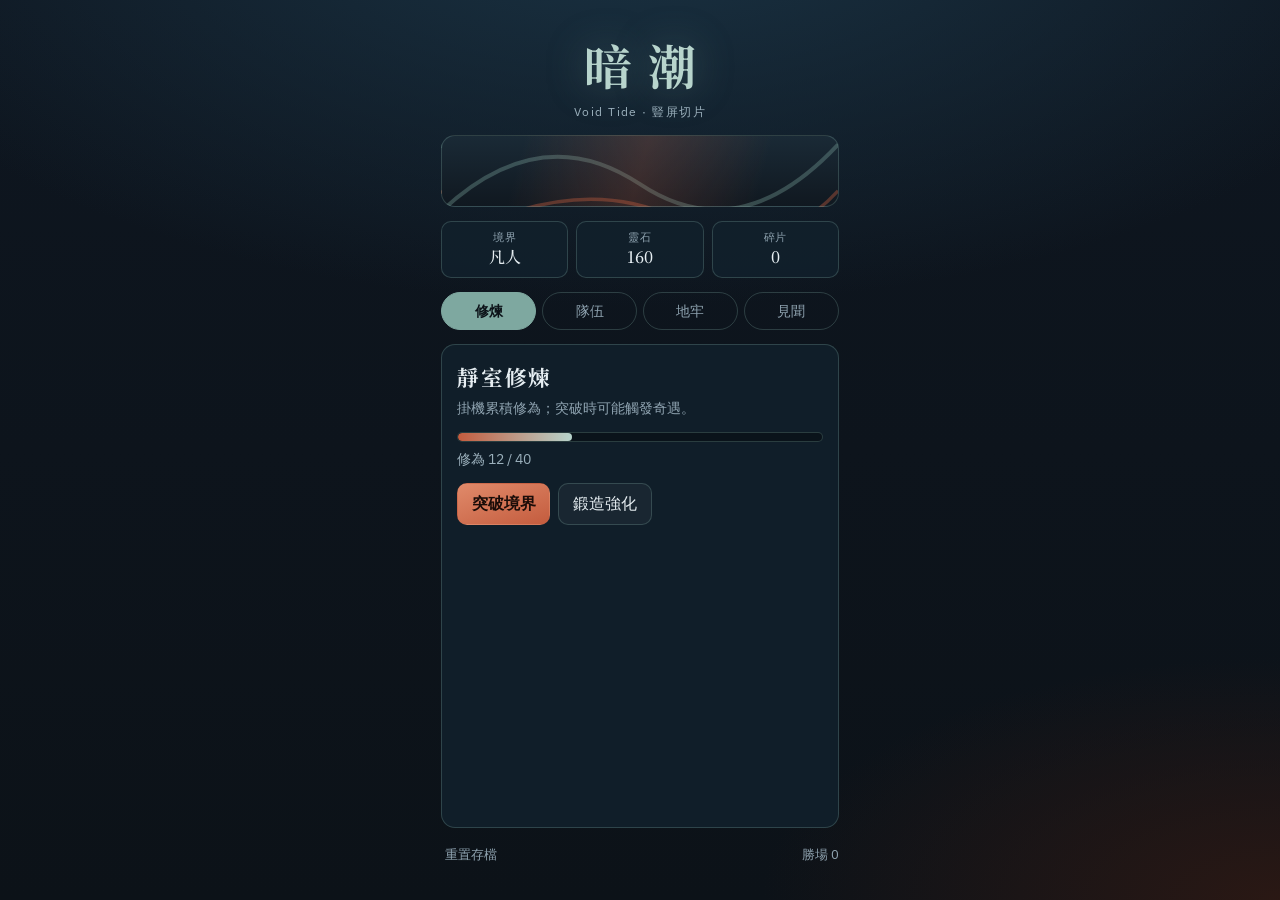
==== mobile-rpg-slice/index.html @ 33b52b40 "Add Void Tide mobile PWA vertical slice and OSS guide Hybrid text-cultivation idle + party dungeon c" ====
<!DOCTYPE html>
<html lang="zh-Hant">
  <head>
    <meta charset="UTF-8" />
    <meta name="viewport" content="width=device-width, initial-scale=1, viewport-fit=cover" />
    <meta name="theme-color" content="#0c1218" />
    <meta name="description" content="暗潮 — 文字修仙掛機與組隊地牢的豎屏垂直切片" />
    <link rel="manifest" href="./manifest.webmanifest" />
    <link rel="icon" href="./icons/icon.svg" />
    <link rel="apple-touch-icon" href="./icons/icon.svg" />
    <title>暗潮 · Void Tide</title>
    <link rel="stylesheet" href="./css/style.css" />
  </head>
  <body>
    <div id="app" aria-live="polite">載入中…</div>
    <script type="module" src="./js/ui.js"></script>
  </body>
</html>
---- mobile-rpg-slice/css/style.css ----
@import url("https://fonts.googleapis.com/css2?family=Noto+Serif+TC:wght@500;700&family=IBM+Plex+Sans:wght@400;500;600&display=swap");

:root {
  --ink: #0c1218;
  --deep: #13202c;
  --panel: rgba(18, 32, 44, 0.88);
  --line: rgba(126, 168, 160, 0.28);
  --jade: #7ea8a0;
  --jade-bright: #b7d4cc;
  --ember: #c45c3e;
  --ember-soft: #e08a6a;
  --fog: #9bb0bc;
  --text: #e6eef2;
  --muted: #8fa3b0;
  --radius: 14px;
  --font-display: "Noto Serif TC", "Songti TC", serif;
  --font-body: "IBM Plex Sans", "PingFang TC", sans-serif;
}

* { box-sizing: border-box; }
html, body {
  margin: 0;
  min-height: 100%;
  background: var(--ink);
  color: var(--text);
  font-family: var(--font-body);
  -webkit-tap-highlight-color: transparent;
}

body {
  background:
    radial-gradient(ellipse 120% 80% at 50% -10%, #1a3344 0%, transparent 55%),
    radial-gradient(ellipse 90% 60% at 100% 100%, #2a1814 0%, transparent 45%),
    linear-gradient(180deg, #0e1620 0%, #0c1218 100%);
  background-attachment: fixed;
}

#app {
  max-width: 430px;
  margin: 0 auto;
  min-height: 100dvh;
  padding: 1.1rem 1rem 2rem;
  display: flex;
  flex-direction: column;
  gap: 0.85rem;
}

.top { text-align: center; padding-top: 0.4rem; }
.brand {
  margin: 0;
  font-family: var(--font-display);
  font-size: clamp(2.4rem, 10vw, 3rem);
  font-weight: 700;
  letter-spacing: 0.35em;
  text-indent: 0.35em;
  color: var(--jade-bright);
  text-shadow: 0 0 40px rgba(126, 168, 160, 0.35);
  animation: brandIn 0.9s ease-out both;
}
.tag {
  margin: 0.25rem 0 0;
  font-size: 0.78rem;
  letter-spacing: 0.12em;
  color: var(--fog);
  animation: fadeUp 0.8s 0.15s ease-out both;
}

.hero-strip {
  height: 72px;
  border-radius: var(--radius);
  background:
    linear-gradient(105deg, transparent 20%, rgba(196, 92, 62, 0.22) 50%, transparent 80%),
    url("data:image/svg+xml,%3Csvg xmlns='http://www.w3.org/2000/svg' width='120' height='72' viewBox='0 0 120 72'%3E%3Cpath fill='none' stroke='%237ea8a0' stroke-opacity='0.35' stroke-width='1.2' d='M0 48 Q30 20 60 40 T120 28'/%3E%3Cpath fill='none' stroke='%23c45c3e' stroke-opacity='0.4' stroke-width='1' d='M0 58 Q40 36 70 50 T120 42'/%3E%3C/svg%3E") center/cover,
    linear-gradient(180deg, #1a2a36, #101820);
  border: 1px solid var(--line);
  animation: tide 8s ease-in-out infinite alternate;
}

.stats {
  display: grid;
  grid-template-columns: repeat(3, 1fr);
  gap: 0.5rem;
}
.stats div {
  background: var(--panel);
  border: 1px solid var(--line);
  border-radius: 10px;
  padding: 0.55rem 0.4rem;
  text-align: center;
}
.stats span {
  display: block;
  font-size: 0.68rem;
  color: var(--muted);
  letter-spacing: 0.06em;
}
.stats strong {
  font-family: var(--font-display);
  font-size: 1rem;
  font-weight: 500;
}

.flash {
  margin: 0;
  padding: 0.55rem 0.75rem;
  border-radius: 10px;
  background: rgba(196, 92, 62, 0.18);
  border: 1px solid rgba(196, 92, 62, 0.4);
  color: var(--ember-soft);
  font-size: 0.9rem;
  animation: fadeUp 0.35s ease-out;
}

.tabs {
  display: grid;
  grid-template-columns: repeat(4, 1fr);
  gap: 0.35rem;
}
.tabs button {
  border: 1px solid var(--line);
  background: transparent;
  color: var(--muted);
  border-radius: 999px;
  padding: 0.55rem 0.2rem;
  font: inherit;
  font-size: 0.85rem;
  cursor: pointer;
}
.tabs button.on {
  color: var(--ink);
  background: var(--jade);
  border-color: var(--jade);
  font-weight: 600;
}

.panel {
  flex: 1;
  background: var(--panel);
  border: 1px solid var(--line);
  border-radius: var(--radius);
  padding: 1rem 0.95rem 1.15rem;
  backdrop-filter: blur(8px);
  animation: fadeUp 0.4s ease-out;
}
.panel h2 {
  margin: 0 0 0.35rem;
  font-family: var(--font-display);
  font-size: 1.35rem;
  font-weight: 700;
  letter-spacing: 0.08em;
}
.panel h3 {
  margin: 1rem 0 0.45rem;
  font-size: 0.85rem;
  color: var(--jade);
  letter-spacing: 0.1em;
  font-weight: 600;
}
.lead {
  margin: 0 0 0.9rem;
  color: var(--muted);
  font-size: 0.88rem;
  line-height: 1.45;
}

.bar {
  height: 10px;
  border-radius: 999px;
  background: rgba(0, 0, 0, 0.35);
  overflow: hidden;
  border: 1px solid var(--line);
}
.bar i {
  display: block;
  height: 100%;
  background: linear-gradient(90deg, var(--ember), var(--jade-bright));
  border-radius: inherit;
  transition: width 0.4s ease;
}
.meta { margin: 0.45rem 0 0.9rem; color: var(--fog); font-size: 0.85rem; }

.row { display: flex; gap: 0.5rem; flex-wrap: wrap; }
button {
  font: inherit;
  cursor: pointer;
  border-radius: 10px;
  border: 1px solid var(--line);
  background: rgba(255, 255, 255, 0.04);
  color: var(--text);
  padding: 0.55rem 0.85rem;
}
button.primary {
  background: linear-gradient(160deg, var(--ember-soft), var(--ember));
  border-color: transparent;
  color: #1a0c08;
  font-weight: 600;
}
button:disabled { opacity: 0.4; cursor: not-allowed; }
button.ghost {
  background: transparent;
  color: var(--muted);
  border: none;
  padding: 0.25rem;
  font-size: 0.8rem;
}

.list, .log, .combat {
  list-style: none;
  margin: 0;
  padding: 0;
  display: flex;
  flex-direction: column;
  gap: 0.45rem;
}
.card-row {
  display: flex;
  align-items: center;
  justify-content: space-between;
  gap: 0.6rem;
  padding: 0.65rem 0.55rem;
  border-radius: 10px;
  border: 1px solid var(--line);
  background: rgba(0, 0, 0, 0.2);
}
.card-row strong { display: block; font-family: var(--font-display); }
.muted { display: block; margin-top: 0.15rem; font-size: 0.75rem; color: var(--muted); }
.empty { color: var(--muted); padding: 0.5rem; font-size: 0.9rem; }

.log li, .combat li {
  font-size: 0.86rem;
  line-height: 1.4;
  padding: 0.4rem 0;
  border-bottom: 1px solid rgba(126, 168, 160, 0.12);
  color: var(--fog);
}

.foot {
  display: flex;
  justify-content: space-between;
  align-items: center;
  color: var(--muted);
  font-size: 0.8rem;
}

@keyframes brandIn {
  from { opacity: 0; letter-spacing: 0.6em; filter: blur(4px); }
  to { opacity: 1; letter-spacing: 0.35em; filter: blur(0); }
}
@keyframes fadeUp {
  from { opacity: 0; transform: translateY(8px); }
  to { opacity: 1; transform: translateY(0); }
}
@keyframes tide {
  from { filter: hue-rotate(0deg) brightness(1); }
  to { filter: hue-rotate(-8deg) brightness(1.08); }
}

@media (min-width: 480px) {
  #app { padding-top: 1.5rem; }
}
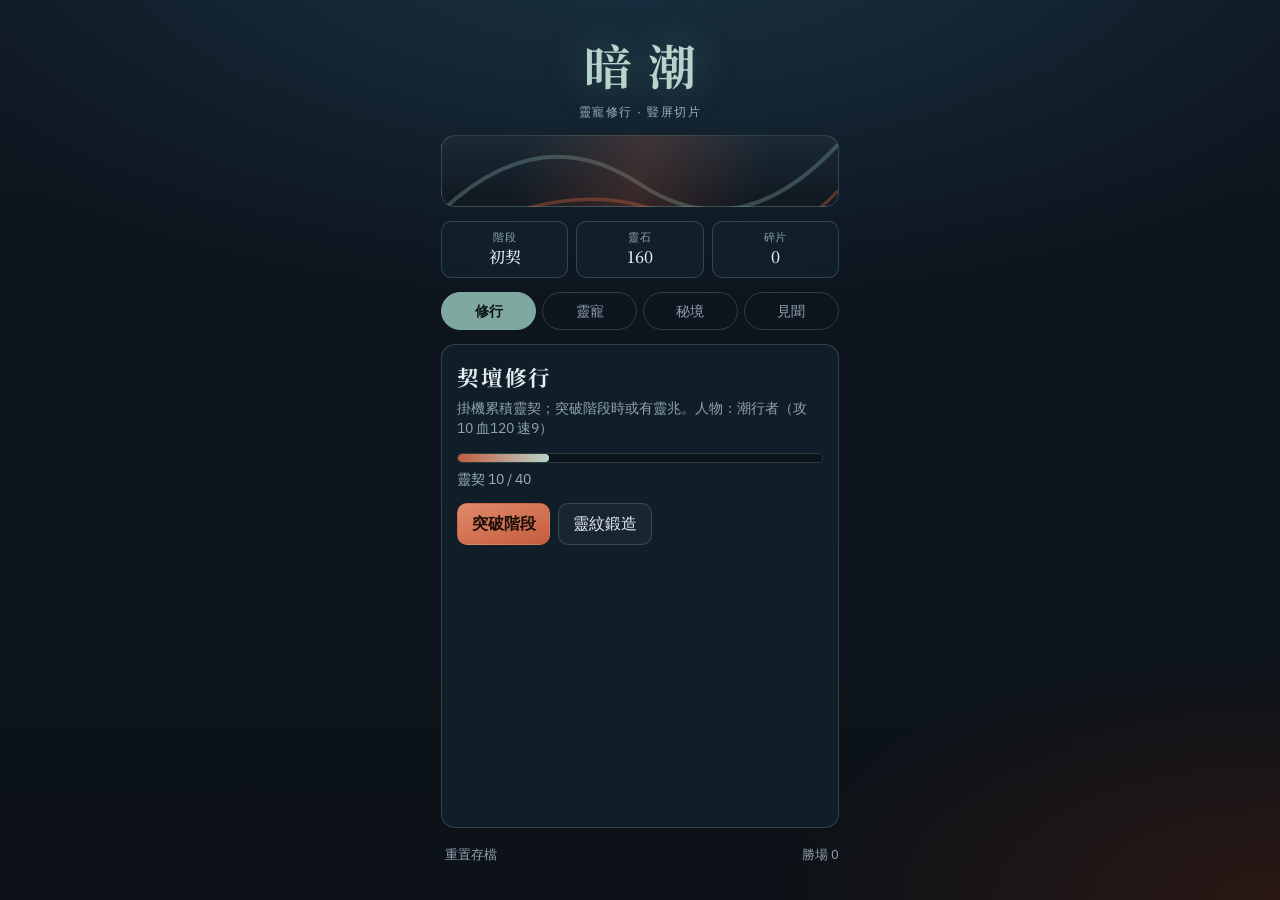
==== commit 0b6890ce: "Refactor to spirit-pet taming: master + 3 pets Replace disciples with pets that combine species, ele" ====
--- a/mobile-rpg-slice/index.html
+++ b/mobile-rpg-slice/index.html
@@ -4,11 +4,11 @@
     <meta charset="UTF-8" />
     <meta name="viewport" content="width=device-width, initial-scale=1, viewport-fit=cover" />
     <meta name="theme-color" content="#0c1218" />
-    <meta name="description" content="暗潮 — 文字修仙掛機與組隊地牢的豎屏垂直切片" />
+    <meta name="description" content="暗潮 — 靈寵修行：掛機升階、契約靈寵、秘境掉落" />
     <link rel="manifest" href="./manifest.webmanifest" />
     <link rel="icon" href="./icons/icon.svg" />
     <link rel="apple-touch-icon" href="./icons/icon.svg" />
-    <title>暗潮 · Void Tide</title>
+    <title>暗潮 · 靈寵修行</title>
     <link rel="stylesheet" href="./css/style.css" />
   </head>
   <body>
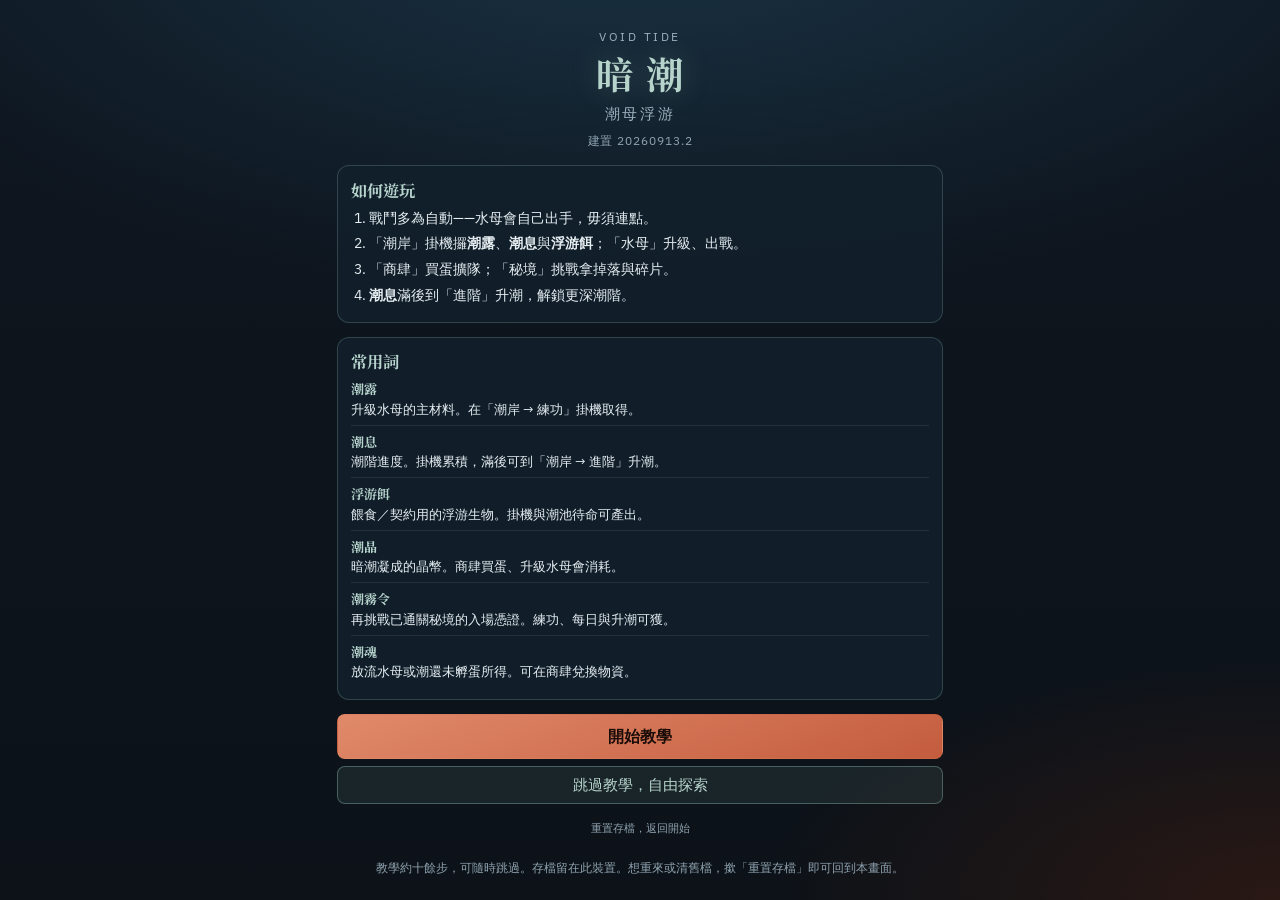
==== commit 405a1e22: "Retheme player copy to jellyfish and dark-tide glossary. Unify title, tutorial, HUD, shop, ranks, an" ====
--- a/mobile-rpg-slice/index.html
+++ b/mobile-rpg-slice/index.html
@@ -4,11 +4,11 @@
     <meta charset="UTF-8" />
     <meta name="viewport" content="width=device-width, initial-scale=1, viewport-fit=cover" />
     <meta name="theme-color" content="#0c1218" />
-    <meta name="description" content="暗潮 — 靈寵修行：掛機升階、契約靈寵、秘境掉落" />
+    <meta name="description" content="暗潮 — 潮母浮游：潮岸掛機、契約水母、秘境掉落" />
     <link rel="manifest" href="./manifest.webmanifest" />
     <link rel="icon" href="./icons/icon.svg" />
     <link rel="apple-touch-icon" href="./icons/icon.svg" />
-    <title>暗潮 · 靈寵修行</title>
+    <title>暗潮 · 潮母浮游</title>
     <link rel="stylesheet" href="./css/style.css" />
   </head>
   <body>
--- a/mobile-rpg-slice/css/style.css
+++ b/mobile-rpg-slice/css/style.css
@@ -3,7 +3,7 @@
 :root {
   --ink: #0c1218;
   --deep: #13202c;
-  --panel: rgba(18, 32, 44, 0.88);
+  --panel: rgba(18, 32, 44, 0.92);
   --line: rgba(126, 168, 160, 0.28);
   --jade: #7ea8a0;
   --jade-bright: #b7d4cc;
@@ -12,15 +12,18 @@
   --fog: #9bb0bc;
   --text: #e6eef2;
   --muted: #8fa3b0;
-  --radius: 14px;
+  --radius: 12px;
   --font-display: "Noto Serif TC", "Songti TC", serif;
   --font-body: "IBM Plex Sans", "PingFang TC", sans-serif;
+  --chrome-h: 11.5rem;
+  --app-h: 100dvh;
 }
 
 * { box-sizing: border-box; }
 html, body {
   margin: 0;
-  min-height: 100%;
+  height: 100%;
+  overflow: hidden;
   background: var(--ink);
   color: var(--text);
   font-family: var(--font-body);
@@ -32,99 +35,354 @@
     radial-gradient(ellipse 120% 80% at 50% -10%, #1a3344 0%, transparent 55%),
     radial-gradient(ellipse 90% 60% at 100% 100%, #2a1814 0%, transparent 45%),
     linear-gradient(180deg, #0e1620 0%, #0c1218 100%);
-  background-attachment: fixed;
 }
 
 #app {
-  max-width: 430px;
+  max-width: 520px;
   margin: 0 auto;
-  min-height: 100dvh;
-  padding: 1.1rem 1rem 2rem;
+  height: var(--app-h);
+  max-height: var(--app-h);
+  overflow: hidden;
+  padding: 0.4rem 0.75rem 0;
   display: flex;
   flex-direction: column;
-  gap: 0.85rem;
-}
-
-.top { text-align: center; padding-top: 0.4rem; }
+  gap: 0.32rem;
+}
+@media (min-width: 760px) {
+  #app {
+    max-width: 560px;
+    padding: 0.5rem 0.9rem 0;
+  }
+}
+
+.top {
+  text-align: center;
+  padding: 0.1rem 0 0;
+  flex-shrink: 0;
+}
+.top-compact {
+  padding: 0;
+}
+.brand-row {
+  display: flex;
+  align-items: center;
+  justify-content: center;
+  gap: 0.45rem;
+  flex-wrap: wrap;
+}
+.brand-help {
+  width: 1.7rem;
+  height: 1.7rem;
+  padding: 0;
+  border-radius: 999px;
+  border: 1px solid var(--line);
+  background: rgba(18, 32, 44, 0.72);
+  color: var(--jade-bright);
+  font-size: 0.85rem;
+  font-weight: 700;
+  line-height: 1;
+  cursor: pointer;
+}
 .brand {
   margin: 0;
   font-family: var(--font-display);
-  font-size: clamp(2.4rem, 10vw, 3rem);
+  font-size: 1.55rem;
   font-weight: 700;
-  letter-spacing: 0.35em;
-  text-indent: 0.35em;
+  letter-spacing: 0.28em;
+  text-indent: 0.28em;
   color: var(--jade-bright);
-  text-shadow: 0 0 40px rgba(126, 168, 160, 0.35);
-  animation: brandIn 0.9s ease-out both;
+  text-shadow: 0 0 24px rgba(126, 168, 160, 0.28);
+}
+.top-compact .brand {
+  font-size: 1.12rem;
+  letter-spacing: 0.18em;
+  text-indent: 0.18em;
+  text-shadow: 0 0 14px rgba(126, 168, 160, 0.22);
+}
+#app.is-enter .brand {
+  animation: brandIn 0.7s ease-out both;
 }
 .tag {
-  margin: 0.25rem 0 0;
-  font-size: 0.78rem;
+  margin: 0.08rem 0 0;
+  font-size: 0.62rem;
+  letter-spacing: 0.1em;
+  color: var(--fog);
+}
+.top-compact .tag {
+  margin: 0;
+  font-size: 0.58rem;
+  letter-spacing: 0.06em;
+}
+.build-chip {
+  display: inline-flex;
+  align-items: center;
+  margin: 0;
+  padding: 0.12rem 0.38rem;
+  border-radius: 999px;
+  border: 1px solid rgba(126, 168, 160, 0.28);
+  background: rgba(12, 22, 30, 0.55);
+  color: var(--fog);
+  font-size: 0.58rem;
+  letter-spacing: 0.04em;
+  font-variant-numeric: tabular-nums;
+}
+.brand-reset {
+  padding: 0.12rem 0.4rem;
+  min-height: 1.55rem;
+  font-size: 0.62rem;
+  letter-spacing: 0.02em;
+}
+#app.is-enter .tag {
+  animation: fadeUp 0.6s 0.1s ease-out both;
+}
+
+
+.team-bond-bar {
+  display: block;
+  width: 100%;
+  margin: 0 0 0.28rem;
+  padding: 0.38rem 0.55rem 0.32rem;
+  border: 1px solid rgba(90, 160, 140, 0.38);
+  border-radius: 10px;
+  background: linear-gradient(180deg, rgba(24, 48, 44, 0.72) 0%, rgba(14, 28, 36, 0.8) 100%);
+  color: inherit;
+  text-align: left;
+  cursor: pointer;
+}
+.team-bond-bar:active {
+  transform: scale(0.99);
+}
+.team-bond-top {
+  display: flex;
+  align-items: baseline;
+  justify-content: space-between;
+  gap: 0.4rem;
+  margin-bottom: 0.22rem;
+}
+.team-bond-kicker {
+  font-size: 0.72rem;
+  font-weight: 700;
   letter-spacing: 0.12em;
+  color: var(--jade-bright);
+}
+.team-bond-meta {
+  font-size: 0.58rem;
   color: var(--fog);
-  animation: fadeUp 0.8s 0.15s ease-out both;
-}
-
+  white-space: nowrap;
+}
+.team-bond-track {
+  height: 0.38rem;
+  border-radius: 999px;
+  background: rgba(0, 0, 0, 0.35);
+  overflow: hidden;
+}
+.team-bond-track > i {
+  display: block;
+  height: 100%;
+  background: linear-gradient(90deg, #3d8f7a, #8fd4bf);
+  border-radius: inherit;
+}
+.team-bond-sub {
+  margin: 0.2rem 0 0;
+  font-size: 0.58rem;
+  color: var(--muted);
+}
+.bond-sheet-card .cond-list {
+  margin: 0.35rem 0 0.6rem;
+  max-height: 40vh;
+  overflow: auto;
+}
+.offline-home-slot.is-empty {
+  opacity: 0.85;
+}
+.offline-claim-card button:disabled {
+  opacity: 0.45;
+  cursor: not-allowed;
+}
 .hero-strip {
-  height: 72px;
-  border-radius: var(--radius);
-  background:
-    linear-gradient(105deg, transparent 20%, rgba(196, 92, 62, 0.22) 50%, transparent 80%),
-    url("data:image/svg+xml,%3Csvg xmlns='http://www.w3.org/2000/svg' width='120' height='72' viewBox='0 0 120 72'%3E%3Cpath fill='none' stroke='%237ea8a0' stroke-opacity='0.35' stroke-width='1.2' d='M0 48 Q30 20 60 40 T120 28'/%3E%3Cpath fill='none' stroke='%23c45c3e' stroke-opacity='0.4' stroke-width='1' d='M0 58 Q40 36 70 50 T120 42'/%3E%3C/svg%3E") center/cover,
-    linear-gradient(180deg, #1a2a36, #101820);
-  border: 1px solid var(--line);
-  animation: tide 8s ease-in-out infinite alternate;
+  display: none;
 }
 
 .stats {
   display: grid;
-  grid-template-columns: repeat(3, 1fr);
-  gap: 0.5rem;
+  grid-template-columns: repeat(5, 1fr);
+  gap: 0.22rem;
+  flex-shrink: 0;
+}
+.stats-compact {
+  gap: 0.14rem;
 }
 .stats div {
   background: var(--panel);
   border: 1px solid var(--line);
-  border-radius: 10px;
-  padding: 0.55rem 0.4rem;
+  border-radius: 8px;
+  padding: 0.28rem 0.15rem;
   text-align: center;
+}
+.stats-compact div {
+  padding: 0.16rem 0.08rem;
+  border-radius: 6px;
 }
 .stats span {
   display: block;
-  font-size: 0.68rem;
+  font-size: 0.66rem;
   color: var(--muted);
-  letter-spacing: 0.06em;
+  letter-spacing: 0.04em;
+}
+.stats-compact span {
+  font-size: 0.62rem;
 }
 .stats strong {
   font-family: var(--font-display);
-  font-size: 1rem;
+  font-size: 0.88rem;
   font-weight: 500;
+}
+.stats-compact strong {
+  font-size: 0.82rem;
+}
+
+.stats-tappable {
+  width: 100%;
+  border: 1px solid var(--line);
+  border-radius: 8px;
+  background: transparent;
+  padding: 0;
+  cursor: pointer;
+  font: inherit;
+  color: inherit;
+  text-align: center;
+  transition: border-color 0.2s ease, background 0.2s ease;
+}
+.stats-tappable:active {
+  background: rgba(126, 168, 160, 0.12);
+  border-color: rgba(126, 168, 160, 0.45);
+}
+.stats-tappable > div {
+  background: var(--panel);
+  border: none;
+  border-radius: 0;
+  padding: 0.16rem 0.08rem;
+}
+.stats-tappable > div:first-child {
+  border-radius: 8px 0 0 8px;
+}
+.stats-tappable > div:last-child {
+  border-radius: 0 8px 8px 0;
+}
+
+.stat-sheet-grid {
+  list-style: none;
+  margin: 0 0 0.35rem;
+  padding: 0;
+  display: grid;
+  grid-template-columns: repeat(2, 1fr);
+  gap: 0.28rem;
+}
+.stat-sheet-grid li {
+  padding: 0.32rem 0.38rem;
+  border-radius: 8px;
+  border: 1px solid var(--line);
+  background: rgba(0, 0, 0, 0.18);
+}
+.stat-sheet-grid span {
+  display: block;
+  font-size: 0.58rem;
+  color: var(--muted);
+}
+.stat-sheet-grid strong {
+  font-family: var(--font-display);
+  font-size: 0.82rem;
+  color: var(--jade-bright);
+}
+.stat-sheet-card h4 {
+  margin: 0.35rem 0 0.2rem;
+  font-size: 0.68rem;
+  color: var(--jade);
+  letter-spacing: 0.08em;
+}
+.stat-sheet-mats {
+  list-style: none;
+  margin: 0 0 0.35rem;
+  padding: 0;
+  display: flex;
+  flex-direction: column;
+  gap: 0.18rem;
+}
+.stat-sheet-mat {
+  display: grid;
+  grid-template-columns: 1fr auto;
+  gap: 0.12rem 0.35rem;
+  padding: 0.28rem 0.35rem;
+  border-radius: 7px;
+  border: 1px solid var(--line);
+  background: rgba(255, 255, 255, 0.02);
+  font-size: 0.68rem;
+}
+.stat-sheet-mat .muted {
+  grid-column: 1 / -1;
+  font-size: 0.58rem;
 }
 
 .flash {
   margin: 0;
-  padding: 0.55rem 0.75rem;
+  padding: 0.42rem 0.65rem;
   border-radius: 10px;
-  background: rgba(196, 92, 62, 0.18);
-  border: 1px solid rgba(196, 92, 62, 0.4);
+  background: rgba(20, 28, 36, 0.94);
+  border: 1px solid rgba(196, 92, 62, 0.55);
   color: var(--ember-soft);
-  font-size: 0.9rem;
-  animation: fadeUp 0.35s ease-out;
+  font-size: 0.76rem;
+  line-height: 1.35;
+  animation: toastIn 0.32s ease-out;
+  box-shadow: 0 10px 32px rgba(0, 0, 0, 0.5);
+  backdrop-filter: blur(10px);
+}
+.flash-toast-host {
+  position: fixed;
+  top: calc(env(safe-area-inset-top, 0px) + 0.55rem);
+  left: 0;
+  right: 0;
+  margin: 0 auto;
+  width: min(400px, calc(100vw - 1.2rem));
+  z-index: 500;
+  pointer-events: none;
+}
+.flash-toast-host.is-visible .flash {
+  animation: toastIn 0.32s ease-out;
+}
+@keyframes toastIn {
+  from { opacity: 0; transform: translateY(-10px); }
+  to { opacity: 1; transform: translateY(0); }
 }
 
 .tabs {
   display: grid;
-  grid-template-columns: repeat(4, 1fr);
-  gap: 0.35rem;
+  grid-template-columns: repeat(5, 1fr);
+  gap: 0.22rem;
+  flex-shrink: 0;
+}
+.tabs-bottom {
+  gap: 0.12rem;
+  margin: 0 -0.55rem;
+  padding: 0.32rem 0.45rem max(0.32rem, env(safe-area-inset-bottom, 0px));
+  border-top: 1px solid var(--line);
+  background: rgba(10, 16, 22, 0.94);
+  backdrop-filter: blur(10px);
+  z-index: 20;
 }
 .tabs button {
   border: 1px solid var(--line);
-  background: transparent;
+  background: rgba(255, 255, 255, 0.03);
   color: var(--muted);
   border-radius: 999px;
-  padding: 0.55rem 0.2rem;
+  padding: 0.38rem 0.05rem;
   font: inherit;
-  font-size: 0.85rem;
+  font-size: 0.72rem;
   cursor: pointer;
+}
+.tabs-bottom button {
+  border-radius: 10px;
+  padding: 0.42rem 0.05rem;
+  font-size: 0.7rem;
 }
 .tabs button.on {
   color: var(--ink);
@@ -135,36 +393,381 @@
 
 .panel {
   flex: 1;
+  min-height: 0;
+  display: flex;
+  flex-direction: column;
   background: var(--panel);
   border: 1px solid var(--line);
   border-radius: var(--radius);
-  padding: 1rem 0.95rem 1.15rem;
+  padding: 0.55rem 0.6rem 0.5rem;
   backdrop-filter: blur(8px);
-  animation: fadeUp 0.4s ease-out;
-}
+  box-shadow: inset 0 1px 0 rgba(255, 255, 255, 0.04);
+  overflow: hidden;
+}
+#app.is-enter .panel {
+  animation: fadeUp 0.35s ease-out;
+}
+
+.panel-subnav {
+  display: flex;
+  gap: 0.22rem;
+  margin: 0 0 0.35rem;
+  flex-shrink: 0;
+  overflow-x: auto;
+  -webkit-overflow-scrolling: touch;
+  overscroll-behavior-x: contain;
+  scrollbar-width: none;
+}
+.panel-subnav::-webkit-scrollbar {
+  display: none;
+}
+.panel-subnav button {
+  flex: 1 0 auto;
+  min-width: 3.4rem;
+  min-height: 2.15rem;
+  padding: 0.4rem 0.35rem;
+  font-size: 0.7rem;
+  border-radius: 999px;
+  touch-action: manipulation;
+  pointer-events: auto;
+}
+.panel-subnav button.on {
+  color: var(--ink);
+  background: rgba(126, 168, 160, 0.85);
+  border-color: transparent;
+  font-weight: 600;
+}
+
+.bag-inner-nav {
+  display: flex;
+  gap: 0.28rem;
+  margin: 0 0 0.45rem;
+}
+.bag-inner-nav button {
+  flex: 1;
+  padding: 0.34rem 0.25rem;
+  font-size: 0.72rem;
+  border-radius: 0.45rem;
+}
+.bag-inner-nav button.on {
+  color: var(--ink);
+  background: rgba(126, 168, 160, 0.75);
+  border-color: transparent;
+  font-weight: 600;
+}
+.bag-item-list .bag-item {
+  display: flex;
+  align-items: flex-start;
+  justify-content: space-between;
+  gap: 0.5rem;
+}
+.bag-item-body {
+  display: flex;
+  flex-direction: column;
+  gap: 0.12rem;
+  min-width: 0;
+}
+.bag-item.is-empty {
+  opacity: 0.72;
+}
+
+.panel > .tutorial-banner {
+  flex-shrink: 0;
+  margin: 0 0 0.35rem;
+}
+
+#app.is-tutorial .panel {
+  padding-top: 0.45rem;
+}
+
+.tutorial-stats-strip {
+  display: flex;
+  align-items: center;
+  justify-content: center;
+  flex-wrap: wrap;
+  gap: 0.35rem 0.55rem;
+  padding: 0.28rem 0.5rem;
+  border-radius: 8px;
+  border: 1px solid var(--line);
+  background: rgba(18, 32, 44, 0.72);
+  font-size: 0.74rem;
+  color: var(--fog);
+  flex-shrink: 0;
+}
+.tutorial-stats-strip strong {
+  color: var(--jade-bright);
+  font-weight: 600;
+}
+
+.tutorial-banner-compact {
+  display: flex;
+  align-items: center;
+  gap: 0.35rem;
+  margin: 0;
+  padding: 0.28rem 0.35rem 0.28rem 0.42rem;
+}
+.tutorial-compact-main {
+  flex: 1;
+  min-width: 0;
+  display: flex;
+  align-items: center;
+  gap: 0.32rem;
+  padding: 0.15rem 0;
+  border: none;
+  background: transparent;
+  color: inherit;
+  font: inherit;
+  text-align: left;
+  cursor: pointer;
+}
+.tutorial-compact-main strong {
+  flex-shrink: 0;
+  font-family: var(--font-display);
+  font-size: 0.72rem;
+  color: #d0f0e4;
+}
+.tutorial-hint-oneline {
+  flex: 1;
+  min-width: 0;
+  font-size: 0.62rem;
+  color: #c8dce6;
+  white-space: nowrap;
+  overflow: hidden;
+  text-overflow: ellipsis;
+}
+.tutorial-banner-compact .tutorial-skip {
+  margin-left: 0;
+  flex-shrink: 0;
+}
+.tutorial-collapse {
+  margin-left: auto;
+  padding: 0.12rem 0.35rem;
+  font-size: 0.55rem;
+  line-height: 1.2;
+}
+.tutorial-head .tutorial-skip {
+  margin-left: 0;
+}
+
+.panel-body {
+  flex: 1;
+  min-height: 0;
+  overflow: hidden;
+  display: flex;
+  flex-direction: column;
+}
+
+.panel-stage {
+  flex: 1;
+  min-height: 0;
+  display: flex;
+  flex-direction: column;
+}
+
+.stage-scroll {
+  flex: 1;
+  min-height: 0;
+  overflow-y: auto;
+  -webkit-overflow-scrolling: touch;
+  overscroll-behavior: contain;
+  padding-right: 0.05rem;
+}
+
+.stage-dock {
+  flex-shrink: 0;
+  display: flex;
+  flex-direction: column;
+  gap: 0.38rem;
+  margin: 0;
+  padding: 0.42rem 0 0.18rem;
+  /* 唔好喺呢度食 safe-area：真正底欄先至要，否則會壓縮子分頁觸控區 */
+  border-top: 1px solid var(--line);
+  background: linear-gradient(180deg, rgba(18, 32, 44, 0.72) 0%, rgba(18, 32, 44, 0.98) 35%);
+}
+
+.stage-dock .row,
+.stage-dock.row {
+  margin: 0;
+  gap: 0.28rem;
+}
+
+.stage-dock .primary {
+  flex: 1;
+}
+
+.panel-body > .panel-subnav,
+.panel-stage > .panel-subnav {
+  flex-shrink: 0;
+}
+
+.panel-subnav-dock {
+  position: relative;
+  z-index: 30;
+  flex-shrink: 0;
+  margin: 0;
+  padding: 0.28rem 0 0.08rem;
+  border-top: 1px solid var(--line);
+  background: rgba(12, 20, 28, 0.92);
+  pointer-events: auto;
+}
+.panel-subnav-dock--top {
+  border-top: none;
+  border-bottom: 1px solid var(--line);
+  padding: 0.08rem 0 0.28rem;
+  margin: 0 0 0.2rem;
+  background: rgba(12, 20, 28, 0.96);
+}
+.panel-subnav-dock .panel-subnav {
+  margin: 0;
+  padding: 0 0.05rem;
+  gap: 0.28rem;
+}
+.panel-subnav-dock .panel-subnav button {
+  min-height: 2.2rem;
+  padding: 0.42rem 0.55rem;
+  pointer-events: auto;
+  touch-action: manipulation;
+}
+.panel-body > .panel-subnav-dock {
+  flex-shrink: 0;
+}
+
+.panel-body > h2,
+.panel-body > .lead,
+.panel-body > .meta,
+.panel-body > .bar,
+.panel-body > .row,
+.panel-body > h3,
+.panel-body > .panel-subnav,
+.panel-body > .tactics-row,
+.panel-body > .gear-row,
+.panel-body > .dungeon-pager {
+  flex-shrink: 0;
+}
+
+.dungeon-dock-row {
+  flex-wrap: wrap;
+  align-items: center;
+  justify-content: space-between;
+}
+
+.dungeon-dock-row .dungeon-attack-btn {
+  flex: 1 1 100%;
+  padding: 0.48rem 0.65rem;
+  font-size: 0.78rem;
+}
+
+.dungeon-dock-row .dungeon-pager {
+  flex: 1 1 100%;
+  margin: 0;
+}
+
+.combat-settlement-wrap {
+  flex: 1;
+  min-height: 0;
+  display: flex;
+  flex-direction: column;
+  margin: 0 -0.05rem;
+}
+.combat-modal-overlay {
+  position: fixed;
+  inset: 0;
+  z-index: 8500;
+  display: flex;
+  flex-direction: column;
+  justify-content: flex-end;
+  padding: 0;
+  background: rgba(6, 10, 14, 0.78);
+  backdrop-filter: blur(5px);
+}
+.combat-modal-card {
+  display: flex;
+  flex-direction: column;
+  max-width: 430px;
+  width: 100%;
+  margin: 0 auto;
+  max-height: min(var(--app-h, 100dvh), 100%);
+  background: var(--panel);
+  border: 1px solid var(--line);
+  border-radius: var(--radius) var(--radius) 0 0;
+  padding: 0.55rem 0.65rem 0;
+  box-shadow: 0 -12px 40px rgba(0, 0, 0, 0.55);
+}
+.combat-modal-scroll {
+  flex: 1;
+  min-height: 0;
+  overflow-y: auto;
+  -webkit-overflow-scrolling: touch;
+  overscroll-behavior: contain;
+  padding-right: 0.1rem;
+}
+.combat-modal-actions {
+  flex-shrink: 0;
+  margin: 0 -0.65rem;
+  padding: 0.45rem 0.65rem max(0.55rem, env(safe-area-inset-bottom, 0px));
+  border-top: 1px solid var(--line);
+  background: linear-gradient(180deg, rgba(18, 32, 44, 0.72) 0%, rgba(18, 32, 44, 0.98) 35%);
+}
+.combat-modal-actions .primary {
+  flex: 1;
+}
+.combat-settlement-scroll {
+  flex: 1;
+  min-height: 0;
+  overflow-y: auto;
+  -webkit-overflow-scrolling: touch;
+  overscroll-behavior: contain;
+  padding-right: 0.1rem;
+}
+.combat-settlement-scroll .reward-breakdown {
+  margin-bottom: 0.25rem;
+}
+.combat-settlement-actions {
+  flex-shrink: 0;
+  margin: 0;
+  padding: 0.45rem 0 0.15rem;
+  padding-bottom: max(0.15rem, env(safe-area-inset-bottom, 0px));
+  border-top: 1px solid var(--line);
+  background: linear-gradient(180deg, rgba(18, 32, 44, 0.72) 0%, rgba(18, 32, 44, 0.98) 35%);
+  position: sticky;
+  bottom: 0;
+  z-index: 2;
+}
+.combat-settlement-actions .primary {
+  flex: 1;
+}
+
+.flash[hidden] { display: none !important; }
+
 .panel h2 {
+  margin: 0 0 0.2rem;
+  font-family: var(--font-display);
+  font-size: 1.05rem;
+  font-weight: 700;
+  letter-spacing: 0.06em;
+}
+.panel h3 {
+  margin: 0.35rem 0 0.2rem;
+  font-size: 0.72rem;
+  color: var(--jade);
+  letter-spacing: 0.08em;
+  font-weight: 600;
+}
+.lead {
   margin: 0 0 0.35rem;
-  font-family: var(--font-display);
-  font-size: 1.35rem;
-  font-weight: 700;
-  letter-spacing: 0.08em;
-}
-.panel h3 {
-  margin: 1rem 0 0.45rem;
-  font-size: 0.85rem;
-  color: var(--jade);
-  letter-spacing: 0.1em;
-  font-weight: 600;
-}
-.lead {
-  margin: 0 0 0.9rem;
   color: var(--muted);
-  font-size: 0.88rem;
-  line-height: 1.45;
+  font-size: 0.74rem;
+  line-height: 1.35;
+}
+.meta {
+  margin: 0.15rem 0 0.3rem;
+  color: var(--fog);
+  font-size: 0.68rem;
+  line-height: 1.3;
 }
 
 .bar {
-  height: 10px;
+  height: 7px;
   border-radius: 999px;
   background: rgba(0, 0, 0, 0.35);
   overflow: hidden;
@@ -177,17 +780,1275 @@
   border-radius: inherit;
   transition: width 0.4s ease;
 }
-.meta { margin: 0.45rem 0 0.9rem; color: var(--fog); font-size: 0.85rem; }
-
-.row { display: flex; gap: 0.5rem; flex-wrap: wrap; }
+
+.chip-row {
+  display: flex;
+  flex-wrap: wrap;
+  gap: 0.22rem;
+  margin: 0.2rem 0 0.35rem;
+}
+.chip {
+  font-size: 0.62rem;
+  padding: 0.2rem 0.38rem;
+  border-radius: 999px;
+  border: 1px solid var(--line);
+  background: rgba(0, 0, 0, 0.22);
+  color: var(--fog);
+  white-space: nowrap;
+}
+.chip strong { color: var(--jade-bright); font-weight: 600; }
+.chip-use {
+  display: inline-block;
+  margin-left: 0.15rem;
+  font-size: 0.52rem;
+  color: var(--muted);
+  opacity: 0.85;
+}
+.chip.is-empty { border-color: rgba(200, 100, 90, 0.35); opacity: 0.82; }
+
+.chip-row-scroll {
+  flex-wrap: nowrap;
+  overflow-x: auto;
+  -webkit-overflow-scrolling: touch;
+  overscroll-behavior-x: contain;
+  scrollbar-width: none;
+  padding-bottom: 0.08rem;
+}
+.chip-row-scroll::-webkit-scrollbar {
+  display: none;
+}
+
+.fold-section {
+  margin: 0.15rem 0 0.25rem;
+}
+.fold-section-inline {
+  margin-top: 0.2rem;
+}
+.section-toggle {
+  display: flex;
+  align-items: center;
+  gap: 0.35rem;
+  width: 100%;
+  margin: 0 0 0.22rem;
+  padding: 0.32rem 0.42rem;
+  border: 1px solid var(--line);
+  border-radius: 8px;
+  background: rgba(0, 0, 0, 0.18);
+  color: var(--text);
+  font: inherit;
+  font-size: 0.68rem;
+  text-align: left;
+  cursor: pointer;
+}
+.section-toggle strong {
+  flex: 1;
+  color: var(--jade-bright);
+  font-weight: 600;
+}
+.section-toggle .muted {
+  font-size: 0.58rem;
+  color: var(--fog);
+}
+
+.chrome-toast {
+  position: fixed;
+  left: 50%;
+  transform: translateX(-50%);
+  width: min(400px, calc(100vw - 1.1rem));
+  max-width: 430px;
+  z-index: 560;
+  display: flex;
+  align-items: center;
+  justify-content: space-between;
+  gap: 0.35rem;
+  padding: 0.38rem 0.5rem;
+  border-radius: 10px;
+  font-size: 0.65rem;
+  box-shadow: 0 8px 28px rgba(0, 0, 0, 0.45);
+  backdrop-filter: blur(8px);
+  pointer-events: auto;
+  animation: toastIn 0.32s ease-out;
+}
+.offline-home-slot {
+  display: flex;
+  align-items: center;
+  justify-content: space-between;
+  gap: 0.45rem;
+  margin: 0 0.55rem 0.28rem;
+  padding: 0.32rem 0.5rem;
+  border-radius: 8px;
+  border: 1px solid rgba(90, 160, 140, 0.28);
+  background: linear-gradient(180deg, rgba(22, 38, 42, 0.72) 0%, rgba(14, 24, 30, 0.82) 100%);
+  flex-shrink: 0;
+}
+.offline-home-slot .offline-home-label {
+  margin: 0;
+  flex: 1;
+  min-width: 0;
+  font-size: 0.68rem;
+  line-height: 1.3;
+  color: color-mix(in srgb, var(--fog) 78%, var(--jade-bright));
+  font-weight: 560;
+}
+.offline-home-slot:not(.is-claimable) .offline-home-label {
+  color: var(--muted);
+  font-weight: 500;
+}
+.offline-home-slot.is-claimable {
+  border-color: rgba(90, 160, 140, 0.55);
+  background: linear-gradient(180deg, rgba(28, 52, 46, 0.62) 0%, rgba(18, 32, 40, 0.78) 100%);
+  box-shadow: 0 0 0 1px rgba(126, 168, 160, 0.12);
+}
+.offline-home-slot.is-claimable .offline-home-label {
+  color: var(--jade-bright);
+  font-weight: 650;
+}
+.offline-home-slot button {
+  flex-shrink: 0;
+  padding: 0.28rem 0.55rem;
+  font-size: 0.65rem;
+}
+.offline-claim-overlay .offline-claim-card {
+  max-height: min(52vh, calc(var(--app-h, 100dvh) * 0.55));
+}
+.hatch-claim-overlay .hatch-claim-card {
+  max-height: min(52vh, calc(var(--app-h, 100dvh) * 0.55));
+}
+.hatch-claim-overlay.is-celebrate .hatch-claim-card {
+  border-color: rgba(232, 184, 109, 0.55);
+  box-shadow: 0 0 0 1px rgba(232, 184, 109, 0.2);
+}
+.hatch-reveal-tags {
+  display: flex;
+  flex-wrap: wrap;
+  gap: 0.2rem;
+  margin: 0.15rem 0 0.2rem;
+}
+.hatch-reveal-tag {
+  font-size: 0.55rem;
+  padding: 0.08rem 0.28rem;
+  border-radius: 4px;
+  background: rgba(232, 184, 109, 0.18);
+  color: #f0d6a0;
+  border: 1px solid rgba(232, 184, 109, 0.35);
+}
+.hatch-claim-row.is-reveal {
+  border-color: rgba(126, 184, 163, 0.4);
+}
+.hatch-panel .lead {
+  margin-bottom: 0.35rem;
+}
+.hatch-slots {
+  display: grid;
+  grid-template-columns: repeat(3, 1fr);
+  gap: 0.4rem;
+  margin: 0.25rem 0 0.45rem;
+}
+.hatch-slot {
+  display: flex;
+  flex-direction: column;
+  justify-content: space-between;
+  gap: 0.28rem;
+  min-height: 4.4rem;
+  padding: 0.4rem 0.35rem;
+  border-radius: 8px;
+  border: 1px solid var(--line);
+  background: rgba(0, 0, 0, 0.22);
+  min-width: 0;
+}
+.hatch-slot.is-empty {
+  align-items: center;
+  justify-content: center;
+  border-style: dashed;
+  opacity: 0.8;
+}
+.hatch-slot.is-hatching {
+  border-color: rgba(109, 179, 217, 0.45);
+  background: rgba(30, 70, 100, 0.22);
+}
+.hatch-slot.is-ready {
+  border-color: rgba(120, 190, 140, 0.55);
+  background: rgba(28, 70, 48, 0.28);
+}
+.hatch-slot-body {
+  display: flex;
+  flex-direction: column;
+  gap: 0.12rem;
+  min-width: 0;
+}
+.hatch-slot-body strong {
+  font-size: 0.7rem;
+  line-height: 1.25;
+  overflow: hidden;
+  text-overflow: ellipsis;
+  white-space: nowrap;
+}
+.hatch-slot-body .muted,
+.hatch-slot .muted {
+  font-size: 0.62rem;
+}
+.hatch-slot-actions {
+  display: flex;
+  justify-content: flex-end;
+}
+.hatch-slot-actions .primary {
+  width: 100%;
+  padding: 0.28rem 0.35rem;
+  font-size: 0.68rem;
+}
+.hatch-timer {
+  font-variant-numeric: tabular-nums;
+  font-size: 0.78rem;
+  font-weight: 700;
+  color: var(--jade-bright, #9ed9c0);
+}
+.hatch-claim-all-row {
+  margin: 0 0 0.55rem;
+}
+.hatch-claim-all-row .primary {
+  flex: 1;
+}
+.hatch-ranch-warn {
+  color: #e8b86d;
+  margin: 0.2rem 0 0.35rem;
+}
+.hatch-ranch-warn .linkish {
+  margin-left: 0.35rem;
+}
+.hatch-inv-row .row-actions {
+  display: flex;
+  flex-wrap: wrap;
+  gap: 0.25rem;
+  justify-content: flex-end;
+}
+.hatch-egg-filters {
+  margin-bottom: 0.35rem;
+}
+.hatch-ranch-brief {
+  display: flex;
+  flex-wrap: wrap;
+  align-items: center;
+  gap: 0.35rem 0.55rem;
+  margin: 0.15rem 0 0.45rem;
+}
+.hatch-claim-list {
+  margin-top: 0.15rem;
+}
+.offline-gain-list {
+  margin-top: 0.15rem;
+}
+.offline-gain-row {
+  justify-content: space-between;
+  gap: 0.5rem;
+}
+.offline-gain-row span {
+  color: var(--jade-bright);
+  font-weight: 600;
+  font-variant-numeric: tabular-nums;
+}
+
+.flash-truncate {
+  display: -webkit-box;
+  -webkit-line-clamp: 3;
+  -webkit-box-orient: vertical;
+  overflow: hidden;
+}
+
+.install-banner {
+  display: flex;
+  align-items: center;
+  justify-content: space-between;
+  gap: 0.35rem;
+  padding: 0.38rem 0.5rem;
+  margin-bottom: 0.25rem;
+  border-radius: 8px;
+  border: 1px solid rgba(109, 179, 217, 0.4);
+  background: rgba(30, 70, 100, 0.28);
+  font-size: 0.65rem;
+  flex-shrink: 0;
+}
+.install-banner p { margin: 0; flex: 1; line-height: 1.25; }
+.install-banner .row { flex-shrink: 0; gap: 0.2rem; }
+.install-banner button { padding: 0.25rem 0.4rem; font-size: 0.62rem; }
+
+.mat-hint-list {
+  list-style: none;
+  margin: 0 0 0.35rem;
+  padding: 0;
+  display: grid;
+  grid-template-columns: 1fr 1fr;
+  gap: 0.15rem 0.35rem;
+}
+.mat-hint {
+  display: grid;
+  grid-template-columns: minmax(0, 1fr) auto auto;
+  gap: 0.12rem 0.2rem;
+  align-items: baseline;
+  font-size: 0.55rem;
+  line-height: 1.2;
+  color: var(--muted);
+  padding: 0.12rem 0.2rem;
+  border-radius: 5px;
+  border: 1px solid rgba(126, 168, 160, 0.12);
+  background: rgba(0, 0, 0, 0.12);
+}
+.mat-hint .mat-src {
+  grid-column: 1 / -1;
+  opacity: 0.88;
+  white-space: nowrap;
+  overflow: hidden;
+  text-overflow: ellipsis;
+}
+.mat-hint .mat-goto {
+  grid-column: 1 / -1;
+  justify-self: start;
+  font-size: 0.55rem;
+  padding: 0;
+  min-height: 0;
+}
+.flash-with-act {
+  pointer-events: auto;
+}
+button.flash-act {
+  margin-left: 0.35rem;
+  padding: 0.15rem 0.45rem;
+  font-size: 0.72rem;
+  border-radius: 8px;
+  border: 1px solid rgba(232, 168, 96, 0.55);
+  background: rgba(196, 92, 62, 0.35);
+  color: #f3e6d8;
+  cursor: pointer;
+  pointer-events: auto;
+}
+
+.train-lock-note {
+  margin: 0.1rem 0 0.35rem;
+  font-size: 0.58rem;
+  color: var(--muted);
+  line-height: 1.3;
+}
+
+.install-toast {
+  top: calc(env(safe-area-inset-top, 0px) + 0.45rem);
+  border: 1px solid rgba(109, 179, 217, 0.45);
+  background: rgba(18, 32, 44, 0.94);
+}
+.install-toast p {
+  margin: 0;
+  flex: 1;
+  line-height: 1.25;
+}
+.install-toast .row {
+  flex-shrink: 0;
+  gap: 0.2rem;
+}
+.install-toast button {
+  padding: 0.25rem 0.4rem;
+  font-size: 0.62rem;
+}
+
+.cu-act {
+  display: inline-block;
+  margin-right: 0.12rem;
+  padding: 0 0.18rem;
+  border-radius: 3px;
+  font-size: 0.48rem;
+  font-weight: 700;
+  color: #1a1018;
+  background: linear-gradient(90deg, #e8b86d, #e89070);
+  vertical-align: middle;
+}
+.combat-unit.is-boss-act {
+  border-color: rgba(232, 184, 109, 0.45);
+  box-shadow: 0 0 0 1px rgba(232, 184, 109, 0.12);
+}
+.combat .log-round {
+  color: var(--muted);
+  font-size: 0.58rem;
+  text-align: center;
+  list-style: none;
+  opacity: 0.85;
+}
+.elem-badge {
+  display: inline-block;
+  margin-right: 0.2rem;
+  padding: 0 0.22rem;
+  border-radius: 3px;
+  font-size: 0.5rem;
+  font-weight: 700;
+  vertical-align: middle;
+}
+.elem-badge.elem-adv {
+  color: #102018;
+  background: #9fd4c0;
+}
+.elem-badge.elem-dis {
+  color: #2a1818;
+  background: #e8a090;
+}
+
+.breed-preview {
+  margin: 0 0 0.4rem;
+  padding: 0.45rem 0.5rem;
+  border-radius: 8px;
+  border: 1px solid rgba(126, 184, 163, 0.35);
+  background: rgba(40, 90, 75, 0.18);
+}
+.breed-preview h3 {
+  margin: 0 0 0.2rem;
+  font-family: var(--font-display);
+  font-size: 0.78rem;
+  color: #d0f0e4;
+}
+.breed-outcomes {
+  list-style: none;
+  margin: 0.15rem 0;
+  padding: 0;
+  display: grid;
+  gap: 0.12rem;
+}
+.breed-outcome {
+  display: flex;
+  justify-content: space-between;
+  align-items: baseline;
+  font-size: 0.62rem;
+  padding: 0.15rem 0.25rem;
+  border-radius: 5px;
+  background: rgba(0, 0, 0, 0.15);
+}
+.breed-outcome-hybrid strong { color: #e8b86d; }
+.breed-outcome-hybrid-sub strong { color: #c9a86a; }
+.breed-outcome-tertiary strong { color: #d4a5ff; }
+.breed-outcome-inherit strong { color: var(--muted); }
+.breed-chip-row {
+  display: flex;
+  flex-wrap: wrap;
+  gap: 0.18rem;
+  margin: 0.2rem 0;
+}
+.breed-chip {
+  font-size: 0.55rem;
+  padding: 0.08rem 0.3rem;
+  border-radius: 999px;
+  border: 1px solid rgba(126, 184, 163, 0.35);
+  color: #9fd4c0;
+  background: rgba(40, 90, 75, 0.22);
+}
+.breed-awaken {
+  margin: 0.15rem 0;
+  font-size: 0.6rem;
+  color: #e8b86d;
+  font-weight: 600;
+}
+.lineage-list {
+  list-style: none;
+  margin: 0 0 0.35rem;
+  padding: 0;
+  font-size: 0.62rem;
+}
+.lineage-list li { margin: 0.12rem 0; }
+.lineage-tag {
+  display: inline-block;
+  margin-right: 0.15rem;
+  padding: 0 0.2rem;
+  border-radius: 3px;
+  font-size: 0.48rem;
+  font-weight: 700;
+  color: #102018;
+  background: #9fd4c0;
+  vertical-align: middle;
+}
+.lineage-kin {
+  margin: 0.2rem 0 0.35rem;
+}
+.breed-temper-parent {
+  display: inline;
+}
+.meta-inline { font-size: 0.58rem; color: var(--muted); font-weight: 400; }
+
+.mat-need.is-ok { color: #9fd4c0; }
+.mat-need.is-short { color: #e8a090; font-weight: 600; }
+
+.train-site-btn {
+  display: inline-flex;
+  flex-direction: column;
+  align-items: center;
+  gap: 0.05rem;
+  line-height: 1.15;
+  max-width: 5.2rem;
+}
+.train-site-btn.is-locked { opacity: 0.72; }
+.train-site-btn.is-daily-spot:not(.is-locked) {
+  box-shadow: inset 0 0 0 1px rgba(232, 184, 109, 0.55);
+}
+.train-idle-strip {
+  margin: 0.35rem 0 0.65rem;
+  padding: 0.62rem 0.7rem 0.7rem;
+  border-radius: 12px;
+  background:
+    radial-gradient(120% 80% at 50% -10%, rgba(126, 168, 160, 0.14), transparent 55%),
+    linear-gradient(165deg, color-mix(in srgb, var(--panel) 70%, #152028) 0%, #101820 100%);
+  border: 1px solid color-mix(in srgb, var(--line) 70%, rgba(126, 168, 160, 0.25));
+  box-shadow: inset 0 1px 0 rgba(183, 212, 204, 0.06);
+}
+.train-idle-head {
+  display: flex;
+  align-items: flex-start;
+  justify-content: space-between;
+  gap: 0.45rem;
+  margin: 0 0 0.4rem;
+}
+.train-idle-title {
+  display: flex;
+  flex-direction: column;
+  gap: 0.12rem;
+  min-width: 0;
+}
+.train-idle-title strong {
+  font-size: 0.92rem;
+  font-weight: 700;
+  letter-spacing: 0.01em;
+  line-height: 1.25;
+  color: color-mix(in srgb, var(--fog) 92%, #fff);
+}
+.train-idle-progress {
+  font-size: 0.62rem;
+  line-height: 1.2;
+}
+.train-qi-chip {
+  display: block;
+  width: 100%;
+  margin: 0 0 0.4rem;
+  padding: 0.28rem 0.4rem;
+  border: 1px solid color-mix(in srgb, var(--line) 55%, transparent);
+  border-radius: 8px;
+  background: rgba(0, 0, 0, 0.22);
+  text-align: left;
+  cursor: pointer;
+  color: inherit;
+  font: inherit;
+}
+.train-qi-chip:active {
+  transform: scale(0.99);
+}
+.train-qi-label {
+  display: block;
+  font-size: 0.62rem;
+  color: color-mix(in srgb, var(--jade-bright) 70%, var(--fog));
+  margin-bottom: 0.18rem;
+  letter-spacing: 0.02em;
+}
+.train-qi-bar {
+  margin: 0;
+  height: 0.22rem;
+  background: rgba(0, 0, 0, 0.35);
+  border-radius: 999px;
+  overflow: hidden;
+}
+.train-qi-bar > i {
+  display: block;
+  height: 100%;
+  background: linear-gradient(90deg, #3d7a6e, var(--jade-bright));
+  border-radius: inherit;
+}
+.train-idle-empty-cta {
+  margin: 0.35rem 0 0.1rem;
+  justify-content: flex-start;
+}
+.train-idle-log { margin: 0 0 0.25rem; font-size: 0.82rem; color: var(--fog); }
+.train-idle-hit {
+  margin: 0.35rem 0 0;
+  font-size: 0.72rem;
+  color: var(--fog);
+  min-height: 1.1em;
+  letter-spacing: 0.02em;
+}
+.train-idle-hit.is-clear { color: color-mix(in srgb, var(--jade-bright) 75%, var(--fog)); }
+.train-idle-hit.is-fail { color: color-mix(in srgb, #e89078 70%, var(--fog)); }
+.train-idle-hit[hidden] { display: none; }
+.train-idle-fail {
+  margin: 0.4rem 0 0.1rem;
+  padding: 0.55rem 0.6rem 0.6rem;
+  border-radius: 10px;
+  border: 1px solid rgba(224, 138, 106, 0.42);
+  background: rgba(42, 24, 20, 0.62);
+}
+.train-idle-fail.is-timeout {
+  border-color: rgba(214, 176, 96, 0.45);
+  background: rgba(40, 32, 16, 0.62);
+}
+.train-idle-fail[hidden] { display: none; }
+.train-idle-fail-kicker {
+  margin: 0 0 0.18rem;
+  font-size: 0.66rem;
+  letter-spacing: 0.08em;
+  color: #f0c2b0;
+}
+.train-idle-fail.is-timeout .train-idle-fail-kicker {
+  color: #ead59a;
+}
+.train-idle-fail strong {
+  display: block;
+  font-family: var(--font-display);
+  font-size: 0.92rem;
+  color: #f6d4c6;
+  margin-bottom: 0.28rem;
+}
+.train-idle-fail.is-timeout strong {
+  color: #f3e3b0;
+}
+.train-idle-fail ul {
+  margin: 0;
+  padding: 0 0 0 1.05rem;
+}
+.train-idle-fail li {
+  font-size: 0.76rem;
+  line-height: 1.45;
+  color: #e6eef2;
+  margin: 0.12rem 0;
+}
+.train-idle-meta {
+  margin: 0.15rem 0 0.28rem;
+  font-size: 0.74rem;
+  color: color-mix(in srgb, var(--fog) 88%, var(--muted));
+}
+.train-idle-bar { margin: 0 0 0.5rem; height: 0.34rem; border-radius: 999px; }
+.train-idle-claim { margin-top: 0.45rem; }
+.train-idle-roster { gap: 0.55rem; }
+.train-idle-roster .combat-unit { min-width: 0; transition: opacity 0.35s ease; }
+.train-idle-roster .combat-side.allies {
+  padding: 0.28rem 0.3rem;
+  border-radius: 8px;
+  background: rgba(90, 160, 140, 0.08);
+  border: 1px solid rgba(90, 160, 140, 0.16);
+}
+.train-idle-roster .combat-side.foes {
+  padding: 0.28rem 0.3rem;
+  border-radius: 8px;
+  background: rgba(180, 90, 80, 0.07);
+  border: 1px solid rgba(180, 90, 80, 0.14);
+}
+.train-idle-roster .cu-name {
+  font-size: 0.62rem;
+  opacity: 0.92;
+}
+.train-idle-strip.is-hit-shake {
+  animation: trainIdleShake 0.38s ease-out;
+}
+@keyframes trainIdleShake {
+  0% { transform: translateX(0); }
+  20% { transform: translateX(-2px); }
+  40% { transform: translateX(2px); }
+  60% { transform: translateX(-1px); }
+  100% { transform: translateX(0); }
+}
+.idle-foe-dying { opacity: 0.15; transform: scale(0.92); transition: opacity 0.5s, transform 0.5s; }
+.train-tier-actions { flex-wrap: wrap; gap: 0.4rem; }
+.train-depth-row { flex-wrap: wrap; gap: 0.3rem; align-items: center; margin: 0.3rem 0; }
+.train-depth-btn { min-width: 2.6rem; padding: 0.25rem 0.4rem; font-size: 0.78rem; }
+.train-floor-nav { gap: 0.5rem; margin: 0.15rem 0 0.35rem; justify-content: center; flex-wrap: wrap; align-items: center; }
+.train-floor-nav button { min-width: 5.5rem; }
+.train-auto-next {
+  display: inline-flex;
+  align-items: center;
+  gap: 0.28rem;
+  font-size: 0.72rem;
+  color: var(--fog, #c8d0dc);
+  user-select: none;
+  cursor: pointer;
+}
+.train-auto-next input {
+  width: 0.95rem;
+  height: 0.95rem;
+  accent-color: var(--jade, #3d9b8f);
+}
+.train-daily-spot {
+  margin: 0.15rem 0 0.35rem;
+  font-size: 0.62rem;
+  color: #e8b86d;
+  line-height: 1.3;
+}
+.train-rates-block {
+  margin: 0.15rem 0 0.35rem;
+}
+.train-rate-summary {
+  margin: 0.2rem 0 0;
+  font-size: 0.62rem;
+  line-height: 1.35;
+  color: color-mix(in srgb, var(--jade-bright) 55%, var(--fog));
+  letter-spacing: 0.01em;
+}
+.train-rate-list {
+  list-style: none;
+  margin: 0.25rem 0 0.5rem;
+  padding: 0;
+  display: grid;
+  gap: 0.2rem;
+}
+.train-rate {
+  display: flex;
+  justify-content: space-between;
+  gap: 0.5rem;
+  font-size: 0.58rem;
+  padding: 0.2rem 0.35rem;
+  border-radius: 6px;
+  background: rgba(0, 0, 0, 0.18);
+}
+.train-rate.is-boosted {
+  background: rgba(232, 184, 109, 0.12);
+  border: 1px solid rgba(232, 184, 109, 0.25);
+}
+.egg-row strong {
+  color: #e8b86d;
+}
+.dungeon-daily-mod {
+  margin: 0.2rem 0 0.45rem;
+  font-size: 0.62rem;
+  color: #9fd4c0;
+  line-height: 1.35;
+}
+.lock-hint {
+  display: block;
+  font-size: 0.48rem;
+  color: var(--muted);
+  font-weight: 400;
+  white-space: normal;
+  max-width: 4.8rem;
+}
+.mat-hint.is-empty .mat-count { color: #d89088; }
+.mat-hint .mat-name { color: var(--jade-bright); font-weight: 600; }
+.mat-hint .mat-count { color: var(--fog); font-weight: 600; text-align: right; }
+
+.tabs button.locked {
+  opacity: 0.45;
+}
+.panel-subnav button.is-locked {
+  opacity: 0.45;
+}
+
+.tutorial-banner {
+  margin: 0 0 0.35rem;
+  padding: 0.38rem 0.5rem;
+  border-radius: 8px;
+  border: 1px solid rgba(109, 179, 217, 0.45);
+  background: linear-gradient(110deg, rgba(30, 70, 100, 0.35), rgba(40, 90, 75, 0.22));
+  transition: border-color 0.25s ease, box-shadow 0.25s ease;
+  flex-shrink: 0;
+}
+.tutorial-banner.is-spotlight-active {
+  border-color: rgba(126, 184, 163, 0.85);
+  box-shadow: 0 0 0 1px rgba(126, 184, 163, 0.35), 0 4px 16px rgba(40, 90, 75, 0.25);
+  background: linear-gradient(110deg, rgba(35, 85, 110, 0.48), rgba(45, 100, 85, 0.32));
+}
+.tutorial-head {
+  display: flex;
+  align-items: center;
+  gap: 0.35rem;
+  margin-bottom: 0.15rem;
+  flex-wrap: wrap;
+}
+.tutorial-skip {
+  margin-left: auto;
+  padding: 0.12rem 0.35rem;
+  font-size: 0.55rem;
+  line-height: 1.2;
+}
+.tutorial-step {
+  font-size: 0.58rem;
+  font-weight: 700;
+  color: #9fd4c0;
+  border: 1px solid rgba(126, 184, 163, 0.45);
+  border-radius: 999px;
+  padding: 0.05rem 0.35rem;
+}
+.tutorial-head strong {
+  font-family: var(--font-display);
+  font-size: 0.78rem;
+  color: #d0f0e4;
+}
+.tutorial-hint {
+  margin: 0;
+  font-size: 0.68rem;
+  line-height: 1.4;
+  color: #c8dce6;
+}
+.tutorial-banner.is-spotlight-active .tutorial-hint {
+  color: #e6f2f8;
+  font-weight: 500;
+}
+.tut-cta-row {
+  margin: 0.25rem 0 0.35rem;
+}
+.tut-cta-row button {
+  width: 100%;
+  font-size: 0.72rem;
+}
+@keyframes tut-pulse {
+  0%,
+  100% {
+    box-shadow: inset 0 0 0 2px rgba(232, 184, 109, 0.95);
+    filter: brightness(1);
+  }
+  50% {
+    box-shadow: inset 0 0 0 2px #ffe0a8, 0 0 12px rgba(232, 184, 109, 0.55);
+    filter: brightness(1.2);
+  }
+}
+.tut-glow {
+  animation: tut-pulse 1.1s ease-in-out infinite;
+  border-color: #e8b86d !important;
+  color: #fff !important;
+  background: rgba(232, 184, 109, 0.38) !important;
+  position: relative;
+  z-index: 2;
+}
+.tut-flash-urgent {
+  animation: tut-urgent 0.55s ease-in-out infinite !important;
+}
+@keyframes tut-urgent {
+  0%, 100% { filter: brightness(1); transform: scale(1); }
+  50% { filter: brightness(1.45); transform: scale(1.04); }
+}
+#tut-spotlight {
+  position: fixed;
+  z-index: 440;
+  pointer-events: none;
+  box-sizing: border-box;
+  border-radius: 12px;
+  transition: top 0.2s ease, left 0.2s ease, width 0.2s ease, height 0.2s ease;
+}
+#tut-spotlight .tut-spotlight-ring {
+  display: block;
+  width: 100%;
+  height: 100%;
+  border-radius: inherit;
+  border: 2px solid rgba(255, 224, 168, 0.55);
+  box-shadow: 0 0 0 2px rgba(232, 184, 109, 0.15);
+  animation: tut-ring 2s ease-in-out infinite;
+}
+#tut-spotlight.is-urgent .tut-spotlight-ring {
+  animation: tut-ring-urgent 0.5s ease-in-out infinite;
+  border-color: #fff3d0;
+  box-shadow: 0 0 0 4px rgba(255, 200, 80, 0.45), 0 0 20px rgba(255, 200, 80, 0.65);
+}
+.tutorial-banner.is-spotlight-active .tutorial-step {
+  animation: tut-step-pulse 1.5s ease-in-out infinite;
+}
+@keyframes tut-step-pulse {
+  0%, 100% { box-shadow: 0 0 0 0 rgba(159, 212, 192, 0.4); }
+  50% { box-shadow: 0 0 0 4px rgba(159, 212, 192, 0.15); }
+}
+.cond-item.is-tut-waive .cond-badge {
+  background: rgba(126, 184, 163, 0.35);
+  color: #d0f0e4;
+}
+@keyframes tut-ring {
+  0%, 100% { opacity: 0.85; }
+  50% { opacity: 1; }
+}
+@keyframes tut-ring-urgent {
+  0%, 100% { opacity: 0.7; transform: scale(1); }
+  50% { opacity: 1; transform: scale(1.03); }
+}
+.tutorial-phase {
+  margin: 0 0 0.2rem;
+  font-size: 0.58rem;
+  color: #e8b86d;
+  letter-spacing: 0.08em;
+}
+.tabs .tut-glow.on {
+  background: #c9953a !important;
+  border-color: #ffe0a8 !important;
+  color: #1a1208 !important;
+}
+.panel-subnav .tut-glow.on {
+  background: rgba(232, 184, 109, 0.55) !important;
+  color: #1a1208 !important;
+}
+.tutorial-deal {
+  color: #e8b86d;
+  font-weight: 600;
+}
+.flash-unlock {
+  border-color: rgba(126, 184, 163, 0.7);
+  background: linear-gradient(110deg, rgba(40, 90, 75, 0.5), rgba(50, 70, 110, 0.35));
+  color: #d0f0e4;
+  animation: unlockFlash 0.75s ease-out;
+}
+@keyframes unlockFlash {
+  0% { transform: scale(0.97); box-shadow: 0 0 0 0 rgba(126, 184, 163, 0.55); filter: brightness(1.45); }
+  100% { transform: scale(1); box-shadow: 0 0 0 10px rgba(126, 184, 163, 0); filter: brightness(1); }
+}
+
+.row { display: flex; gap: 0.35rem; flex-wrap: wrap; }
+.gear-row {
+  align-items: flex-end;
+  margin: 0.25rem 0 0.35rem;
+}
+.gear-row label {
+  display: flex;
+  flex-direction: column;
+  gap: 0.15rem;
+  font-size: 0.65rem;
+  color: var(--muted);
+  flex: 1;
+  min-width: 5.5rem;
+}
+
+.offline-banner {
+  display: flex;
+  align-items: center;
+  justify-content: space-between;
+  gap: 0.35rem;
+  padding: 0.38rem 0.5rem;
+  border-radius: 8px;
+  border: 1px solid rgba(90, 160, 140, 0.45);
+  background: rgba(40, 90, 75, 0.28);
+  font-size: 0.68rem;
+  flex-shrink: 0;
+}
+.offline-banner p { margin: 0; flex: 1; line-height: 1.25; }
+.offline-banner button { padding: 0.3rem 0.45rem; font-size: 0.65rem; }
+
+.codex-grid {
+  list-style: none;
+  margin: 0.2rem 0 0;
+  padding: 0;
+  display: grid;
+  grid-template-columns: repeat(5, 1fr);
+  gap: 0.22rem;
+  flex: 1;
+  min-height: 0;
+  align-content: start;
+}
+.codex-cell {
+  font-size: 0.58rem;
+  text-align: center;
+  padding: 0.28rem 0.1rem;
+  border-radius: 6px;
+  border: 1px solid var(--line);
+  background: rgba(255, 255, 255, 0.03);
+  color: var(--muted);
+  min-height: 1.65rem;
+  display: flex;
+  align-items: center;
+  justify-content: center;
+}
+.codex-cell.on {
+  color: var(--text);
+  border-color: rgba(90, 160, 140, 0.5);
+  background: rgba(40, 90, 75, 0.22);
+}
+
+.rarity { font-weight: 600; }
+.rarity-common { color: var(--muted); }
+.rarity-rare { color: #6db3d9; }
+.rarity-epic { color: #c9a0e8; }
+.rarity-legendary { color: #e8b86d; }
+.breed-hint { color: var(--jade); margin: 0.2rem 0 0.3rem; font-size: 0.68rem; }
+
+.gen-tag {
+  display: inline-block;
+  font-weight: 600;
+  font-size: 0.62rem;
+  letter-spacing: 0.02em;
+  padding: 0.02rem 0.22rem;
+  border-radius: 4px;
+  border: 1px solid transparent;
+}
+.gen-tag.gen-0 { color: var(--muted); border-color: rgba(126, 168, 160, 0.2); }
+.gen-tag.gen-1 { color: #7eb8a3; border-color: rgba(126, 184, 163, 0.45); background: rgba(40, 90, 75, 0.18); }
+.gen-tag.gen-2 { color: #6db3d9; border-color: rgba(109, 179, 217, 0.5); background: rgba(30, 70, 100, 0.25); }
+.gen-tag.gen-3 { color: #e8b86d; border-color: rgba(232, 184, 109, 0.55); background: rgba(90, 60, 20, 0.28); }
+
+.flash-celebrate {
+  border-color: rgba(109, 179, 217, 0.55);
+  background: rgba(40, 90, 120, 0.28);
+  color: #b8dce8;
+  animation: celebratePulse 0.55s ease-out;
+}
+.flash-hybrid {
+  border-color: rgba(126, 184, 163, 0.65);
+  background: linear-gradient(110deg, rgba(40, 90, 75, 0.45), rgba(60, 50, 90, 0.35));
+  color: #c8efe0;
+  animation: hybridFlash 0.7s ease-out;
+}
+.flash-legend {
+  border-color: rgba(232, 184, 109, 0.7);
+  background: linear-gradient(110deg, rgba(90, 60, 20, 0.45), rgba(120, 50, 40, 0.3));
+  color: #f0d6a0;
+  animation: legendFlash 0.85s ease-out;
+}
+
+.recipe-sum {
+  list-style: none;
+  margin: 0 0 0.35rem;
+  padding: 0;
+  display: grid;
+  grid-template-columns: 1fr 1fr;
+  gap: 0.15rem 0.35rem;
+  font-size: 0.65rem;
+}
+.recipe-sum li strong { font-weight: 600; color: var(--jade); }
+.recipe-matrix-wrap {
+  overflow-x: auto;
+  margin: 0.2rem 0 0.35rem;
+  -webkit-overflow-scrolling: touch;
+}
+.recipe-matrix {
+  width: 100%;
+  border-collapse: collapse;
+  font-size: 0.58rem;
+  min-width: 14rem;
+}
+.recipe-matrix th,
+.recipe-matrix td {
+  border: 1px solid rgba(126, 168, 160, 0.18);
+  padding: 0.2rem 0.1rem;
+  text-align: center;
+}
+.recipe-matrix th { color: var(--muted); font-weight: 600; background: rgba(0, 0, 0, 0.18); }
+.recipe-matrix td span { display: block; font-size: 0.52rem; color: var(--muted); }
+.recipe-matrix .recipe-main { color: #9fd4c0; background: rgba(40, 90, 75, 0.22); }
+.recipe-matrix .recipe-sub { color: #a8c4d8; background: rgba(40, 60, 90, 0.2); }
+.recipe-matrix .recipe-none { color: var(--muted); opacity: 0.55; }
+.recipe-matrix .recipe-same { color: var(--muted); opacity: 0.35; }
+
+.trial-note.on { color: #9fd4c0; }
+.dungeon-list { gap: 0.35rem; }
+.dungeon-card {
+  list-style: none;
+  padding: 0.45rem 0.42rem;
+  border-radius: 8px;
+  border: 1px solid var(--line);
+  background: rgba(0, 0, 0, 0.22);
+}
+.dungeon-head {
+  display: flex;
+  align-items: flex-start;
+  justify-content: space-between;
+  gap: 0.4rem;
+}
+.dungeon-head strong {
+  display: block;
+  font-family: var(--font-display);
+  font-size: 0.82rem;
+}
+.dungeon-head .muted {
+  display: block;
+  margin-top: 0.12rem;
+}
+.daily-variant {
+  display: block;
+  font-size: 0.65rem;
+  color: #7ec8e3;
+  margin-top: 0.08rem;
+}
+.cond-caption { margin: 0.28rem 0 0.15rem; font-size: 0.65rem; }
+.cond-list {
+  list-style: none;
+  margin: 0;
+  padding: 0;
+  display: flex;
+  flex-direction: column;
+  gap: 0.22rem;
+}
+.cond-item {
+  display: flex;
+  align-items: flex-start;
+  gap: 0.32rem;
+  padding: 0.28rem 0.35rem;
+  border-radius: 7px;
+  border: 1px solid var(--line);
+  background: rgba(255, 255, 255, 0.02);
+}
+.cond-item.is-met {
+  border-color: rgba(126, 184, 163, 0.55);
+  background: rgba(40, 90, 75, 0.22);
+}
+.cond-item.is-miss {
+  border-color: rgba(160, 120, 110, 0.35);
+  background: rgba(40, 20, 18, 0.25);
+  opacity: 0.92;
+}
+.cond-badge {
+  flex-shrink: 0;
+  font-size: 0.58rem;
+  font-weight: 700;
+  padding: 0.12rem 0.28rem;
+  border-radius: 4px;
+  min-width: 2.2rem;
+  text-align: center;
+}
+.cond-item.is-met .cond-badge { color: #102018; background: #9fd4c0; }
+.cond-item.is-miss .cond-badge { color: #e8c8c0; background: rgba(120, 60, 50, 0.55); }
+.cond-body { min-width: 0; }
+.cond-body strong { display: block; font-size: 0.72rem; font-weight: 600; }
+.cond-list.is-compact {
+  gap: 0.12rem;
+}
+.cond-list.is-compact .cond-item {
+  padding: 0.16rem 0.28rem;
+}
+.cond-list.is-compact .cond-body strong {
+  font-size: 0.66rem;
+}
+.cond-list.is-compact .cond-badge {
+  font-size: 0.52rem;
+  padding: 0.08rem 0.22rem;
+  min-width: 2rem;
+}
+.cond-list.is-compact .cond-body .muted {
+  font-size: 0.58rem;
+}
+.breakthrough-miss-note {
+  margin: 0.12rem 0 0.2rem;
+  color: #e0b8a8;
+}
+.reward-breakdown { margin: 0.35rem 0 0.2rem; }
+
+.log-scroll,
+.combat-scroll {
+  flex: 1;
+  min-height: 0;
+  overflow-y: auto;
+  overscroll-behavior: contain;
+  -webkit-overflow-scrolling: touch;
+  border: 1px solid rgba(126, 168, 160, 0.22);
+  border-radius: 8px;
+  padding: 0.28rem 0.38rem;
+  background: rgba(0, 0, 0, 0.2);
+  margin: 0.2rem 0 0;
+}
+.combat-scroll .combat { margin: 0; }
+.combat-log-fixed {
+  flex: none;
+  height: calc(1.35rem * 6);
+  max-height: calc(1.35rem * 6);
+  min-height: calc(1.35rem * 6);
+}
+.combat-log-fixed .combat li {
+  font-size: 0.68rem;
+  line-height: 1.35;
+}
+.combat-report-card .combat-round-meta {
+  margin: 0.35rem 0 0.15rem;
+  font-size: 0.72rem;
+}
+.combat-report-card .combat-roster {
+  margin-top: 0.35rem;
+}
+.combat-report-card--abyss {
+  max-height: min(94vh, var(--app-h, 100dvh));
+}
+.combat-report-card--abyss-settle {
+  max-height: min(96vh, var(--app-h, 100dvh));
+}
+.combat-report-card--abyss-settle .combat-modal-actions {
+  flex-wrap: wrap;
+  gap: 0.35rem;
+}
+.combat-report-card--abyss-settle .combat-modal-actions button {
+  flex: 1 1 auto;
+  min-width: 5.5rem;
+}
+.abyss-settle {
+  margin: 0.45rem 0 0.2rem;
+  padding: 0.5rem 0.55rem;
+  border-radius: 8px;
+  border: 1px solid rgba(126, 168, 160, 0.28);
+  background: rgba(0, 28, 36, 0.45);
+}
+.abyss-settle--wipe {
+  border-color: rgba(180, 96, 96, 0.35);
+  background: rgba(48, 18, 22, 0.4);
+}
+.abyss-settle .lead {
+  margin: 0 0 0.35rem;
+}
+.abyss-settle .meta {
+  margin: 0.15rem 0;
+}
+.abyss-mut-list {
+  font-size: 0.72rem;
+  line-height: 1.35;
+  opacity: 0.92;
+}
+.abyss-grit-row {
+  margin-top: 0.2rem;
+}
+.abyss-next-preview {
+  margin-top: 0.45rem;
+  padding: 0.4rem 0.45rem;
+  border-radius: 7px;
+  border: 1px dashed rgba(126, 168, 160, 0.35);
+  background: rgba(20, 48, 56, 0.35);
+  display: flex;
+  flex-direction: column;
+  gap: 0.15rem;
+}
+.abyss-next-preview strong {
+  font-size: 0.82rem;
+}
+.abyss-next-preview .muted {
+  font-size: 0.68rem;
+}
+
+.tactics-row {
+  display: flex;
+  flex-wrap: wrap;
+  gap: 0.22rem;
+  margin: 0.2rem 0 0.3rem;
+}
+.tactics-row button {
+  flex: 1 1 auto;
+  min-width: 3.2rem;
+  padding: 0.32rem 0.35rem;
+  font-size: 0.65rem;
+}
+
+.dungeon-pager {
+  display: flex;
+  align-items: center;
+  justify-content: space-between;
+  gap: 0.35rem;
+  margin-top: 0.25rem;
+}
+.dungeon-pager span {
+  font-size: 0.68rem;
+  color: var(--muted);
+  flex: 1;
+  text-align: center;
+}
+
+.gear-row input[type="text"] {
+  font: inherit;
+  color: var(--text);
+  background: rgba(255, 255, 255, 0.04);
+  border: 1px solid var(--line);
+  border-radius: 7px;
+  padding: 0.32rem 0.4rem;
+  font-size: 0.72rem;
+}
+.gear-row select {
+  font: inherit;
+  color: var(--text);
+  background: rgba(255, 255, 255, 0.04);
+  border: 1px solid var(--line);
+  border-radius: 7px;
+  padding: 0.28rem 0.35rem;
+  font-size: 0.68rem;
+}
+
 button {
   font: inherit;
   cursor: pointer;
-  border-radius: 10px;
+  border-radius: 8px;
   border: 1px solid var(--line);
   background: rgba(255, 255, 255, 0.04);
   color: var(--text);
-  padding: 0.55rem 0.85rem;
+  padding: 0.38rem 0.55rem;
+  font-size: 0.72rem;
 }
 button.primary {
   background: linear-gradient(160deg, var(--ember-soft), var(--ember));
@@ -195,41 +2056,419 @@
   color: #1a0c08;
   font-weight: 600;
 }
+button.secondary {
+  background: rgba(126, 168, 160, 0.12);
+  border-color: rgba(126, 168, 160, 0.45);
+  color: var(--jade-bright);
+}
+button.success {
+  background: linear-gradient(160deg, #6aab82, #3d7a55);
+  border-color: transparent;
+  color: #081a0e;
+  font-weight: 600;
+}
+button.info {
+  background: rgba(91, 143, 185, 0.15);
+  border-color: rgba(120, 170, 210, 0.45);
+  color: #b8d8f0;
+}
+button.warn {
+  background: rgba(196, 140, 60, 0.18);
+  border-color: rgba(224, 170, 80, 0.5);
+  color: #f0d4a0;
+}
+button.danger {
+  background: rgba(140, 48, 48, 0.22);
+  border-color: rgba(196, 92, 62, 0.55);
+  color: #f0b0a0;
+}
 button:disabled { opacity: 0.4; cursor: not-allowed; }
 button.ghost {
   background: transparent;
   color: var(--muted);
   border: none;
-  padding: 0.25rem;
-  font-size: 0.8rem;
-}
-
-.list, .log, .combat {
+  padding: 0.15rem;
+  font-size: 0.68rem;
+}
+
+.list, .log, .combat, .skill-list {
   list-style: none;
   margin: 0;
   padding: 0;
   display: flex;
   flex-direction: column;
-  gap: 0.45rem;
-}
-.card-row {
+  gap: 0.28rem;
+}
+.skill-list li {
+  font-size: 0.68rem;
+  color: var(--fog);
+  line-height: 1.3;
+  padding: 0.28rem 0.35rem;
+  border-radius: 7px;
+  border: 1px solid rgba(126, 168, 160, 0.15);
+  background: rgba(0, 0, 0, 0.15);
+}
+.skill-list strong { color: var(--jade-bright); font-family: var(--font-display); }
+
+.pet-detail-tabs {
+  display: flex;
+  gap: 0.28rem;
+  margin: 0.35rem 0 0.45rem;
+  flex-wrap: wrap;
+}
+.pet-detail-tabs button {
+  flex: 1 1 auto;
+  min-width: 4.2rem;
+  font-size: 0.72rem;
+  padding: 0.32rem 0.45rem;
+  border-radius: 8px;
+  border: 1px solid var(--line);
+  background: rgba(0, 0, 0, 0.22);
+  color: var(--fog);
+}
+.pet-detail-tabs button.on {
+  border-color: rgba(126, 168, 160, 0.55);
+  color: var(--jade-bright);
+  background: rgba(40, 72, 68, 0.45);
+}
+.pet-detail-hero-text h2 {
+  display: flex;
+  flex-wrap: wrap;
+  align-items: center;
+  gap: 0.25rem 0.35rem;
+}
+.pet-detail-name {
+  font-family: var(--font-display);
+}
+.pet-rename-pen {
+  flex: 0 0 auto;
+  width: 1.65rem;
+  height: 1.65rem;
+  padding: 0;
+  margin: 0;
+  border-radius: 8px;
+  border: 1px solid rgba(126, 168, 160, 0.35);
+  background: rgba(0, 0, 0, 0.28);
+  color: var(--jade-bright);
+  font-size: 0.85rem;
+  line-height: 1;
+  cursor: pointer;
+}
+.pet-rename-pen:hover {
+  border-color: rgba(126, 168, 160, 0.65);
+}
+.pet-temper-card h3,
+.pet-skill-card h3 {
   display: flex;
   align-items: center;
   justify-content: space-between;
-  gap: 0.6rem;
-  padding: 0.65rem 0.55rem;
-  border-radius: 10px;
+  gap: 0.4rem;
+}
+.pet-temper-card h3 > span,
+.pet-skill-card h3 > span {
+  min-width: 0;
+}
+.pet-inline-btn {
+  flex: 0 0 auto;
+  font-size: 0.68rem;
+  padding: 0.22rem 0.45rem;
+  border-radius: 7px;
+  border: 1px solid rgba(126, 168, 160, 0.4);
+  background: rgba(0, 0, 0, 0.28);
+  color: var(--fog);
+  cursor: pointer;
+}
+.pet-inline-btn.primary {
+  border-color: rgba(126, 168, 160, 0.65);
+  color: var(--jade-bright);
+  background: rgba(40, 72, 68, 0.5);
+}
+.pet-inline-btn:disabled {
+  opacity: 0.45;
+  cursor: not-allowed;
+}
+.pet-explain {
+  margin: 0.35rem 0;
+  padding: 0.4rem 0.45rem;
+  border-radius: 8px;
+  border: 1px solid rgba(126, 168, 160, 0.18);
+  background: rgba(0, 0, 0, 0.18);
+}
+.pet-explain h3 {
+  margin: 0 0 0.2rem;
+  font-size: 0.78rem;
+  font-family: var(--font-display);
+  color: var(--jade-bright);
+  font-weight: 600;
+}
+.pet-explain .meta {
+  margin: 0.12rem 0;
+}
+.pet-detail-upgrade {
+  margin-top: 0.45rem;
+}
+.pet-detail-block {
+  margin-bottom: 0.2rem;
+}
+
+.card-row {
+  display: flex;
+  align-items: center;
+  justify-content: space-between;
+  gap: 0.4rem;
+  padding: 0.38rem 0.4rem;
+  border-radius: 8px;
   border: 1px solid var(--line);
   background: rgba(0, 0, 0, 0.2);
 }
-.card-row strong { display: block; font-family: var(--font-display); }
-.muted { display: block; margin-top: 0.15rem; font-size: 0.75rem; color: var(--muted); }
-.empty { color: var(--muted); padding: 0.5rem; font-size: 0.9rem; }
+.card-row strong {
+  display: block;
+  font-family: var(--font-display);
+  font-size: 0.88rem;
+}
+button.linkish {
+  display: block;
+  padding: 0;
+  border: 0;
+  background: none;
+  color: inherit;
+  text-align: left;
+  cursor: pointer;
+  font: inherit;
+}
+button.linkish strong { color: var(--jade); }
+.muted {
+  display: block;
+  margin-top: 0.08rem;
+  font-size: 0.72rem;
+  color: var(--muted);
+  line-height: 1.35;
+}
+.shop-cost {
+  display: block;
+  margin-top: 0.16rem;
+  font-size: 0.86rem;
+  font-weight: 600;
+  letter-spacing: 0.02em;
+  color: var(--jade-bright);
+}
+.empty { color: var(--muted); padding: 0.35rem; font-size: 0.72rem; }
+.row-actions {
+  display: flex;
+  flex-direction: column;
+  gap: 0.2rem;
+  flex-shrink: 0;
+}
+.row-actions button { white-space: nowrap; padding: 0.28rem 0.4rem; font-size: 0.62rem; }
+.combat-bar { margin: 0.2rem 0 0.3rem; }
+.combat-roster {
+  display: grid;
+  grid-template-columns: 1fr 1fr;
+  gap: 0.35rem;
+  margin: 0.15rem 0 0.35rem;
+}
+.combat-roster.combat-formation {
+  align-items: stretch;
+}
+.combat-side {
+  display: flex;
+  flex-direction: column;
+  gap: 0.15rem;
+}
+.combat-formation-side {
+  display: grid;
+  grid-template-columns: minmax(0, 1fr) minmax(0, 1fr);
+  grid-template-rows: repeat(var(--formation-rows, 3), minmax(1.4rem, auto));
+  gap: 0.2rem 0.12rem;
+  min-height: calc(var(--formation-rows, 3) * 1.55rem);
+  align-content: start;
+}
+.combat-unit[data-slot="0"] { grid-row: 1; }
+.combat-unit[data-slot="1"] { grid-row: 2; }
+.combat-unit[data-slot="2"] { grid-row: 3; }
+.combat-unit[data-slot="3"] { grid-row: 4; }
+/* 友方：rear=外側(左)，front=對敵(右)；敵方鏡像 */
+.combat-formation-side[data-side="ally"] .combat-unit[data-lane="rear"] {
+  grid-column: 1;
+}
+.combat-formation-side[data-side="ally"] .combat-unit[data-lane="front"] {
+  grid-column: 2;
+}
+.combat-formation-side[data-side="foe"] .combat-unit[data-lane="front"] {
+  grid-column: 1;
+}
+.combat-formation-side[data-side="foe"] .combat-unit[data-lane="rear"] {
+  grid-column: 2;
+}
+.combat-unit.is-empty-slot {
+  opacity: 0.2;
+  border-style: dashed;
+  background: transparent;
+  pointer-events: none;
+  min-height: 1.55rem;
+}
+.combat-unit {
+  position: relative;
+  font-size: 0.55rem;
+  line-height: 1.2;
+  padding: 0.12rem 0.2rem;
+  border-radius: 5px;
+  border: 1px solid rgba(126, 168, 160, 0.15);
+  background: rgba(0, 0, 0, 0.2);
+  transition:
+    transform 0.14s ease-out,
+    opacity 0.4s ease,
+    border-color 0.12s ease,
+    box-shadow 0.12s ease,
+    background 0.12s ease;
+  will-change: transform;
+  z-index: 1;
+}
+.combat-unit.is-down { opacity: 0.38; }
+.combat-unit.is-dying {
+  opacity: 0 !important;
+  transform: scale(0.9);
+  pointer-events: none;
+}
+/* 1. 攻方高亮 */
+.combat-unit.is-attacker {
+  z-index: 4;
+  border-color: rgba(126, 184, 163, 0.85);
+  box-shadow: 0 0 0 1px rgba(126, 184, 163, 0.45), 0 0 10px rgba(90, 160, 140, 0.25);
+  background: rgba(40, 90, 75, 0.35);
+}
+.combat-unit.is-attacker .cu-name { color: var(--jade-bright); }
+/* 2. 攻方輕撞守方：位移由 JS translate(dx,dy) 對準目標 */
+/* 3. 守方淺紅高亮 */
+.combat-unit.is-defender {
+  z-index: 3;
+  border-color: rgba(232, 120, 100, 0.8);
+  box-shadow: 0 0 0 1px rgba(232, 120, 100, 0.4), 0 0 8px rgba(200, 70, 50, 0.22);
+  background: rgba(140, 45, 40, 0.28);
+}
+.combat-unit.is-defender .cu-name { color: #f0b0a0; }
+/* legacy classes kept quiet — sequence uses new ones */
+.combat-unit.is-hit { /* replaced by is-defender sequence */ }
+.combat-unit.is-actor .cu-name { color: var(--jade-bright); }
+.combat-unit.is-ko-flash { animation: none; }
+.cu-temp-buff {
+  display: inline-block;
+  margin-right: 0.2rem;
+  padding: 0 0.22rem;
+  border-radius: 3px;
+  font-size: 0.48rem;
+  font-weight: 700;
+  vertical-align: middle;
+  color: #d8f0e4;
+  background: rgba(70, 140, 120, 0.45);
+  border: 1px solid rgba(126, 184, 163, 0.5);
+  animation: fadeUp 0.2s ease-out;
+}
+.cu-temp-buff.is-guard {
+  color: #e8d8a8;
+  background: rgba(140, 120, 60, 0.4);
+  border-color: rgba(200, 180, 100, 0.45);
+}
+.combat-unit[data-element="tide"] .cu-bar i { background: linear-gradient(90deg, #4a90a8, #6db3d9); }
+.combat-unit[data-element="flame"] .cu-bar i { background: linear-gradient(90deg, #a86048, #e89070); }
+.combat-unit[data-element="gale"] .cu-bar i { background: linear-gradient(90deg, #6888a8, #a8c4d8); }
+.combat-unit[data-element="stone"] .cu-bar i { background: linear-gradient(90deg, #887848, #b8a878); }
+.combat-unit[data-element="gloom"] .cu-bar i { background: linear-gradient(90deg, #685888, #a888c8); }
+.cu-name {
+  display: block;
+  white-space: nowrap;
+  overflow: hidden;
+  text-overflow: ellipsis;
+  color: var(--fog);
+  margin-bottom: 0.08rem;
+  position: relative;
+}
+.cu-bar {
+  height: 0.28rem;
+  border-radius: 999px;
+  background: rgba(0, 0, 0, 0.35);
+  overflow: hidden;
+}
+.cu-bar i {
+  display: block;
+  height: 100%;
+  border-radius: inherit;
+  background: linear-gradient(90deg, var(--jade), var(--ember-soft));
+  transition: width 0.2s ease-out;
+}
+.cu-dmg,
+.cu-heal {
+  display: inline-block;
+  margin-left: 0.2rem;
+  font-size: 0.58rem;
+  font-weight: 700;
+  opacity: 1;
+  transform: translateY(0) scale(1);
+  transition: opacity 0.35s ease, transform 0.35s ease;
+  animation: dmgPopIn 0.28s ease-out;
+}
+.cu-dmg { color: #e89078; }
+.cu-heal { color: #7eb8a3; }
+.cu-dmg.is-fading,
+.cu-heal.is-fading {
+  opacity: 0;
+  transform: translateY(-6px) scale(0.92);
+}
+@keyframes dmgPopIn {
+  0% { opacity: 0; transform: translateY(5px) scale(0.8); }
+  100% { opacity: 1; transform: translateY(0) scale(1); }
+}
+.combat .log-adv { color: #9fd4c0; }
+.combat .log-dis { color: #e8a090; }
+.combat .log-heal { color: #7eb8a3; }
+.combat .log-ko { color: #e8b86d; font-weight: 600; }
+.combat .log-skill { color: #c8dce8; }
+.combat .log-wave { color: #9ec4e8; font-weight: 600; }
+.skill-badge,
+.wave-badge {
+  display: inline-block;
+  margin-right: 0.25rem;
+  padding: 0 0.25rem;
+  border-radius: 4px;
+  font-size: 0.52rem;
+  vertical-align: middle;
+}
+.skill-badge {
+  background: rgba(100, 140, 180, 0.35);
+  color: #d8eaf8;
+  border: 1px solid rgba(140, 180, 220, 0.35);
+}
+.wave-badge {
+  background: rgba(80, 120, 160, 0.4);
+  color: #b8d8f0;
+}
+.combat-wave-banner {
+  font-size: 0.62rem;
+  color: #9ec4e8;
+  margin: 0 0 0.25rem;
+  text-align: center;
+  animation: fadeUp 0.35s ease-out;
+}
+.skip-summary {
+  font-size: 0.62rem;
+  color: var(--jade-bright);
+  margin: 0.15rem 0 0.25rem;
+  padding: 0.25rem 0.35rem;
+  border-radius: 6px;
+  border: 1px solid rgba(126, 184, 163, 0.35);
+  background: rgba(40, 90, 75, 0.22);
+}
+.combat-bar { margin: 0.2rem 0 0.3rem; }
+.combat-bar i {
+  transition: width 0.35s linear;
+  background: linear-gradient(90deg, var(--jade), var(--ember-soft));
+}
+.log-line-in { animation: fadeUp 0.28s ease-out; }
 
 .log li, .combat li {
-  font-size: 0.86rem;
-  line-height: 1.4;
-  padding: 0.4rem 0;
+  font-size: 0.72rem;
+  line-height: 1.32;
+  padding: 0.28rem 0;
   border-bottom: 1px solid rgba(126, 168, 160, 0.12);
   color: var(--fog);
 }
@@ -239,22 +2478,1331 @@
   justify-content: space-between;
   align-items: center;
   color: var(--muted);
-  font-size: 0.8rem;
+  font-size: 0.65rem;
+  flex-shrink: 0;
+  padding-top: 0.05rem;
 }
 
 @keyframes brandIn {
-  from { opacity: 0; letter-spacing: 0.6em; filter: blur(4px); }
-  to { opacity: 1; letter-spacing: 0.35em; filter: blur(0); }
+  from { opacity: 0; letter-spacing: 0.5em; filter: blur(3px); }
+  to { opacity: 1; letter-spacing: 0.28em; filter: blur(0); }
 }
 @keyframes fadeUp {
-  from { opacity: 0; transform: translateY(8px); }
+  from { opacity: 0; transform: translateY(6px); }
   to { opacity: 1; transform: translateY(0); }
 }
-@keyframes tide {
-  from { filter: hue-rotate(0deg) brightness(1); }
-  to { filter: hue-rotate(-8deg) brightness(1.08); }
-}
-
-@media (min-width: 480px) {
-  #app { padding-top: 1.5rem; }
-}
+@keyframes celebratePulse {
+  0% { transform: scale(0.98); filter: brightness(1.35); }
+  100% { transform: scale(1); filter: brightness(1); }
+}
+@keyframes hybridFlash {
+  0% { box-shadow: 0 0 0 0 rgba(126, 184, 163, 0.55); filter: brightness(1.4); }
+  100% { box-shadow: 0 0 0 12px rgba(126, 184, 163, 0); filter: brightness(1); }
+}
+@keyframes legendFlash {
+  0% { box-shadow: 0 0 0 0 rgba(232, 184, 109, 0.6); filter: brightness(1.5); }
+  100% { box-shadow: 0 0 0 14px rgba(232, 184, 109, 0); filter: brightness(1); }
+}
+
+/* —— 玩家體驗改善 —— */
+.next-goal-chip {
+  display: flex;
+  flex-direction: column;
+  align-items: flex-start;
+  gap: 0.08rem;
+  width: 100%;
+  margin: 0.1rem 0 0.15rem;
+  padding: 0.45rem 0.6rem;
+  border: 1px solid rgba(126, 168, 160, 0.35);
+  border-radius: var(--radius);
+  background: rgba(18, 32, 44, 0.75);
+  color: var(--text);
+  text-align: left;
+  cursor: pointer;
+}
+.next-goal-compact {
+  flex-direction: row;
+  align-items: center;
+  gap: 0.35rem;
+  margin: 0;
+  padding: 0.28rem 0.5rem;
+  border-radius: 8px;
+}
+.next-goal-kicker {
+  font-size: 0.58rem;
+  letter-spacing: 0.12em;
+  color: var(--jade);
+  text-transform: uppercase;
+  flex-shrink: 0;
+}
+.next-goal-chip strong { font-size: 0.78rem; }
+.next-goal-compact strong {
+  flex: 1;
+  min-width: 0;
+  font-size: 0.7rem;
+  white-space: nowrap;
+  overflow: hidden;
+  text-overflow: ellipsis;
+}
+.next-goal-chip .muted { font-size: 0.65rem; }
+.next-goal-compact .muted {
+  flex-shrink: 0;
+  font-size: 0.58rem;
+  max-width: 38%;
+  white-space: nowrap;
+  overflow: hidden;
+  text-overflow: ellipsis;
+}
+
+.cond-sheet-trigger {
+  display: flex;
+  align-items: center;
+  gap: 0.35rem;
+  width: 100%;
+  margin-top: 0.35rem;
+  padding: 0.38rem 0.45rem;
+  border: 1px solid rgba(126, 168, 160, 0.35);
+  border-radius: 8px;
+  background: rgba(0, 0, 0, 0.22);
+  color: var(--text);
+  font: inherit;
+  font-size: 0.68rem;
+  cursor: pointer;
+  text-align: left;
+}
+.cond-sheet-trigger strong {
+  flex: 1;
+  font-size: 0.7rem;
+  color: var(--jade-bright);
+}
+.cond-sheet-trigger .muted {
+  font-size: 0.58rem;
+  color: var(--fog);
+}
+
+.sheet-overlay {
+  position: fixed;
+  inset: 0;
+  z-index: 8600;
+  display: flex;
+  flex-direction: column;
+  justify-content: flex-end;
+  background: rgba(6, 10, 14, 0.55);
+  backdrop-filter: blur(3px);
+}
+.sheet-card {
+  max-width: 430px;
+  width: 100%;
+  margin: 0 auto;
+  max-height: min(72dvh, calc(var(--app-h) * 0.72));
+  overflow-y: auto;
+  -webkit-overflow-scrolling: touch;
+  padding: 0.35rem 0.75rem max(0.75rem, env(safe-area-inset-bottom, 0px));
+  border-radius: 16px 16px 0 0;
+  border: 1px solid var(--line);
+  border-bottom: none;
+  background: var(--panel);
+  box-shadow: 0 -10px 36px rgba(0, 0, 0, 0.5);
+  animation: sheetUp 0.28s ease-out;
+}
+.sheet-handle {
+  width: 2.4rem;
+  height: 0.28rem;
+  margin: 0.15rem auto 0.45rem;
+  border-radius: 999px;
+  background: rgba(126, 168, 160, 0.35);
+}
+.sheet-card h3 {
+  margin: 0 0 0.35rem;
+  font-family: var(--font-display);
+  font-size: 0.92rem;
+}
+.sheet-close {
+  width: 100%;
+  margin-top: 0.55rem;
+}
+@keyframes sheetUp {
+  from { transform: translateY(18%); opacity: 0.6; }
+  to { transform: translateY(0); opacity: 1; }
+}
+
+.settle-outcome {
+  margin: 0.15rem 0 0.35rem;
+  padding: 0.55rem 0.6rem 0.6rem;
+  border-radius: 10px;
+  border: 1px solid rgba(126, 184, 163, 0.42);
+  background: rgba(28, 64, 54, 0.28);
+}
+.settle-outcome--loss {
+  border-color: rgba(224, 138, 106, 0.42);
+  background: rgba(42, 24, 20, 0.55);
+}
+.settle-outcome--timeout {
+  border-color: rgba(214, 176, 96, 0.42);
+  background: rgba(40, 32, 16, 0.55);
+}
+.settle-outcome-kicker {
+  margin: 0 0 0.12rem;
+  font-size: 0.66rem;
+  letter-spacing: 0.1em;
+  color: var(--fog);
+}
+.settle-outcome strong {
+  display: block;
+  font-family: var(--font-display);
+  font-size: 1.12rem;
+  color: var(--jade-bright);
+  letter-spacing: 0.06em;
+}
+.settle-outcome--loss strong {
+  color: #f0c2b0;
+}
+.settle-outcome--timeout strong {
+  color: #f3e3b0;
+}
+.settle-outcome-line,
+.settle-outcome-msg {
+  margin: 0.22rem 0 0;
+  font-size: 0.78rem;
+  line-height: 1.45;
+  color: var(--text);
+}
+.settle-outcome-tips {
+  margin: 0.35rem 0 0;
+  padding: 0 0 0 1.05rem;
+}
+.settle-outcome-tips li {
+  margin: 0.12rem 0;
+  font-size: 0.74rem;
+  line-height: 1.45;
+  color: #e6eef2;
+}
+.combat-report-card--settle h2 {
+  letter-spacing: 0.04em;
+}
+.settle-summary-row {
+  display: flex;
+  align-items: center;
+  justify-content: space-between;
+  gap: 0.45rem;
+  margin: 0.35rem 0 0.2rem;
+  padding: 0.4rem 0.45rem;
+  border-radius: 8px;
+  border: 1px solid rgba(126, 184, 163, 0.4);
+  background: rgba(40, 90, 75, 0.22);
+}
+.settle-total {
+  display: block;
+  font-family: var(--font-display);
+  font-size: 1rem;
+  color: var(--jade-bright);
+}
+.settle-summary-row .muted {
+  font-size: 0.62rem;
+}
+.settle-summary-row .ghost {
+  flex-shrink: 0;
+  padding: 0.25rem 0.45rem;
+  font-size: 0.62rem;
+}
+
+.daily-hub-overlay {
+  position: fixed;
+  inset: 0;
+  z-index: 9000;
+  display: flex;
+  align-items: center;
+  justify-content: center;
+  padding: 1rem;
+  background: rgba(6, 10, 14, 0.72);
+  backdrop-filter: blur(4px);
+}
+.daily-hub-card {
+  width: min(100%, 380px);
+  max-height: 90dvh;
+  overflow-y: auto;
+  padding: 1rem 0.85rem;
+  border-radius: calc(var(--radius) + 4px);
+  border: 1px solid var(--line);
+  background: var(--panel);
+  box-shadow: 0 12px 40px rgba(0, 0, 0, 0.45);
+}
+.daily-hub-card h2 {
+  margin: 0 0 0.5rem;
+  font-family: var(--font-display);
+  font-size: 1.1rem;
+  color: var(--jade-bright);
+}
+.daily-hub-card h3 {
+  margin: 0.75rem 0 0.35rem;
+  font-size: 0.75rem;
+  color: var(--fog);
+}
+.hub-grid {
+  display: grid;
+  grid-template-columns: 1fr 1fr;
+  gap: 0.4rem;
+}
+.hub-stat {
+  padding: 0.4rem 0.5rem;
+  border-radius: 8px;
+  background: rgba(0, 0, 0, 0.22);
+  border: 1px solid rgba(126, 168, 160, 0.15);
+}
+.hub-stat span {
+  display: block;
+  font-size: 0.58rem;
+  color: var(--muted);
+}
+.hub-stat strong { font-size: 0.95rem; color: var(--jade-bright); }
+.hub-offline, .hub-mod, .hub-spot, .hub-goal {
+  margin: 0.35rem 0 0;
+  font-size: 0.68rem;
+  color: var(--fog);
+}
+.hub-timers {
+  margin: 0.4rem 0 0;
+  padding: 0;
+  list-style: none;
+  font-size: 0.65rem;
+  color: var(--muted);
+}
+.hub-timers li { padding: 0.15rem 0; }
+.streak-row {
+  display: flex;
+  gap: 0.25rem;
+  margin: 0;
+  padding: 0;
+  list-style: none;
+}
+.streak-row li {
+  flex: 1;
+  text-align: center;
+  padding: 0.3rem 0.1rem;
+  border-radius: 6px;
+  border: 1px solid rgba(126, 168, 160, 0.2);
+  font-size: 0.62rem;
+  color: var(--muted);
+}
+.streak-row li.is-today {
+  border-color: var(--jade);
+  background: rgba(126, 168, 160, 0.15);
+  color: var(--jade-bright);
+}
+.streak-row li.is-past { opacity: 0.55; }
+.hub-actions { margin-top: 0.65rem; flex-wrap: wrap; gap: 0.35rem; }
+.hub-daily-claim { margin: 0.35rem 0 0; font-size: 0.72rem; color: var(--fog); }
+.hub-daily-claim-row { margin-top: 0.45rem; flex-wrap: wrap; gap: 0.35rem; }
+
+.dungeon-dock-stack { display: flex; flex-direction: column; gap: 0.45rem; width: 100%; }
+.sweep-controls {
+  display: flex;
+  flex-direction: column;
+  gap: 0.35rem;
+  padding: 0.45rem 0.35rem 0;
+  border-top: 1px solid rgba(126, 168, 160, 0.15);
+}
+.sweep-label { font-size: 0.68rem; color: var(--muted); }
+.sweep-count-row { flex-wrap: wrap; gap: 0.25rem; }
+.sweep-count-btn { min-width: 2.2rem; padding: 0.35rem 0.5rem; font-size: 0.72rem; }
+.sweep-run-btn { width: 100%; }
+
+.summon-controls {
+  display: flex;
+  flex-direction: column;
+  gap: 0.4rem;
+  padding: 0.45rem 0.35rem 0;
+  border-top: 1px solid rgba(126, 168, 160, 0.15);
+}
+.summon-slider-row {
+  display: flex;
+  align-items: center;
+  gap: 0.5rem;
+  flex-wrap: wrap;
+}
+.summon-slider {
+  flex: 1;
+  min-width: 120px;
+  accent-color: var(--jade);
+}
+.summon-progress-wrap {
+  display: flex;
+  flex-direction: column;
+  gap: 0.35rem;
+  padding: 0.2rem 0.1rem;
+}
+.summon-bar {
+  margin: 0;
+}
+.summon-bar i {
+  background: linear-gradient(90deg, #3d7a55, #6aab82);
+  transition: width 0.35s linear;
+}
+
+.dungeon-lock-reason {
+  margin: 0.35rem 0 0;
+  padding: 0.45rem 0.55rem;
+  border-radius: 8px;
+  border: 1px solid rgba(196, 92, 62, 0.45);
+  background: rgba(120, 40, 30, 0.28);
+  color: #f0c4b0;
+  font-size: 0.72rem;
+  line-height: 1.35;
+}
+
+.breed-slots {
+  display: grid;
+  grid-template-columns: 1fr 1fr;
+  gap: 0.4rem;
+  margin: 0.35rem 0 0.5rem;
+}
+.breed-slot {
+  display: flex;
+  align-items: center;
+  gap: 0.35rem;
+  padding: 0.4rem;
+  border-radius: 8px;
+  border: 1px solid var(--line);
+  background: rgba(0, 0, 0, 0.22);
+  min-width: 0;
+}
+.breed-slot.is-empty {
+  justify-content: center;
+  min-height: 3.2rem;
+  border-style: dashed;
+  opacity: 0.85;
+}
+.breed-slot.is-cooling {
+  justify-content: center;
+  border-color: rgba(224, 170, 80, 0.45);
+  background: rgba(120, 80, 30, 0.2);
+}
+.breed-slot strong {
+  font-size: 0.72rem;
+}
+.breed-mating-label {
+  margin: 0.2rem 0 0;
+  font-size: 0.7rem;
+  color: #f0d4a0;
+}
+.breed-cd-wrap {
+  margin: 0.25rem 0 0.55rem;
+}
+.breed-cd-label {
+  margin: 0 0 0.25rem;
+  font-size: 0.72rem;
+}
+.breed-cd-bar {
+  height: 0.55rem;
+}
+.breed-cd-bar i {
+  background: linear-gradient(90deg, #c48c3c, #e8b86d);
+  transition: width 0.35s linear;
+}
+.breed-cd-ready {
+  margin: 0.2rem 0 0.45rem;
+  font-size: 0.7rem;
+  color: var(--jade-bright);
+}
+
+.pet-tag {
+  display: inline-block;
+  margin-left: 0.25rem;
+  padding: 0.05rem 0.35rem;
+  border-radius: 4px;
+  font-size: 0.62rem;
+  font-weight: 600;
+  vertical-align: middle;
+}
+.pet-tag-fight {
+  background: rgba(196, 92, 62, 0.25);
+  border: 1px solid rgba(224, 138, 106, 0.55);
+  color: #f0c4b0;
+}
+.pet-tag-kin {
+  background: rgba(180, 120, 80, 0.22);
+  border: 1px solid rgba(220, 160, 100, 0.5);
+  color: #f0d0a8;
+}
+.pet-tag-soul {
+  margin-left: 0.2rem;
+  font-size: 0.55rem;
+  letter-spacing: 0.02em;
+}
+.pet-tag-soul-fight {
+  background: rgba(196, 92, 62, 0.22);
+  border: 1px solid rgba(224, 138, 106, 0.5);
+  color: #f0c4b0;
+}
+.pet-tag-soul-work {
+  background: rgba(90, 140, 110, 0.22);
+  border: 1px solid rgba(120, 180, 140, 0.45);
+  color: #b8e0c8;
+}
+.pet-tag-soul-balanced {
+  background: rgba(100, 130, 160, 0.2);
+  border: 1px solid rgba(140, 170, 200, 0.42);
+  color: #c0d4e8;
+}
+.pet-tag-soul-blessed {
+  background: rgba(180, 150, 70, 0.2);
+  border: 1px solid rgba(220, 190, 100, 0.48);
+  color: #f0e0a0;
+}
+.pet-tag-dispatch {
+  background: rgba(91, 143, 185, 0.2);
+  border: 1px solid rgba(120, 170, 210, 0.45);
+  color: #b8d8f0;
+}
+.pet-tag-idle {
+  background: rgba(90, 120, 90, 0.22);
+  border: 1px solid rgba(140, 170, 130, 0.4);
+  color: #c5dbc0;
+}
+.pet-tag-star {
+  background: rgba(196, 160, 60, 0.22);
+  border: 1px solid rgba(220, 180, 80, 0.5);
+  color: #f0d888;
+  min-width: 1.1rem;
+  text-align: center;
+}
+.pet-tag-lock {
+  background: rgba(120, 130, 150, 0.25);
+  border: 1px solid rgba(160, 170, 190, 0.45);
+  color: #c8d0e0;
+}
+
+.pet-card.is-starred {
+  box-shadow: inset 0 0 0 1px rgba(220, 180, 80, 0.28);
+}
+.pet-card.is-manage.is-selected {
+  box-shadow: inset 0 0 0 1px rgba(110, 180, 150, 0.55);
+  background: rgba(40, 70, 58, 0.35);
+}
+.pet-card.is-manage.is-locked-pet {
+  opacity: 0.62;
+}
+.pet-quick-flag {
+  min-width: 2rem;
+  padding: 0.2rem 0.35rem;
+  font-size: 0.72rem;
+}
+.pet-quick-flag.on {
+  color: #f0d888;
+  border-color: rgba(220, 180, 80, 0.55);
+}
+.pet-card-badges {
+  position: absolute;
+  top: 0.18rem;
+  right: 0.18rem;
+  z-index: 2;
+  display: flex;
+  flex-direction: row;
+  align-items: center;
+  gap: 0.1rem;
+  pointer-events: none;
+}
+.pet-card-badges .pet-badge {
+  pointer-events: auto;
+  display: inline-flex;
+  align-items: center;
+  justify-content: center;
+  min-width: 1.15rem;
+  height: 1.15rem;
+  padding: 0;
+  margin: 0;
+  border: none;
+  border-radius: 4px;
+  background: rgba(8, 16, 24, 0.72);
+  color: var(--muted);
+  font-size: 0.72rem;
+  line-height: 1;
+  cursor: default;
+}
+button.pet-badge {
+  cursor: pointer;
+}
+.pet-badge-star.on {
+  color: #f0d888;
+}
+.pet-badge-lock.on {
+  color: #c8d0e0;
+}
+.pet-flag-row button.on {
+  border-color: rgba(220, 180, 80, 0.55);
+  color: #f0d888;
+}
+
+.ranch-manage-bar,
+.ranch-manage-entry {
+  margin: 0.35rem 0 0.5rem;
+}
+.ranch-manage-bar .meta {
+  margin-bottom: 0.35rem;
+}
+
+.release-modal-overlay .release-modal-card {
+  max-height: min(78vh, var(--app-h, 100vh) - 1rem);
+}
+.release-pet-row .muted {
+  display: block;
+}
+
+.ranch-sort {
+  display: flex;
+  flex-wrap: wrap;
+  gap: 0.3rem;
+  position: sticky;
+  top: 0;
+  z-index: 4;
+  margin: 0.2rem 0 0.4rem;
+  padding: 0.28rem 0 0.38rem;
+  background: linear-gradient(180deg, rgba(18, 32, 44, 0.98) 65%, rgba(18, 32, 44, 0.88));
+  backdrop-filter: blur(4px);
+}
+.sort-chip {
+  padding: 0.22rem 0.55rem;
+  font-size: 0.68rem;
+  border-radius: 6px;
+  border: 1px solid var(--line);
+  background: rgba(0, 0, 0, 0.25);
+  color: var(--muted);
+}
+.sort-chip.on {
+  border-color: rgba(106, 171, 130, 0.65);
+  color: var(--jade-bright);
+  background: rgba(61, 122, 85, 0.28);
+}
+
+.pet-grid {
+  list-style: none;
+  margin: 0;
+  padding: 0;
+  display: grid;
+  grid-template-columns: 1fr 1fr;
+  gap: 0.32rem;
+}
+.pet-grid-empty {
+  grid-column: 1 / -1;
+}
+.pet-card {
+  position: relative;
+  display: flex;
+  flex-direction: column;
+  gap: 0.08rem;
+  padding: 0.32rem 0.36rem;
+  padding-right: 1.55rem;
+  border-radius: 8px;
+  border: 1px solid var(--line);
+  background: rgba(0, 0, 0, 0.22);
+  min-width: 0;
+}
+.pet-card-top {
+  display: flex;
+  align-items: flex-start;
+  gap: 0.28rem;
+}
+.pet-card-title {
+  min-width: 0;
+  flex: 1;
+}
+.pet-card-title strong {
+  font-size: 0.68rem;
+  line-height: 1.2;
+}
+.pet-card .muted {
+  font-size: 0.55rem;
+  line-height: 1.25;
+}
+.pet-card-actions {
+  margin-top: 0.12rem;
+  flex-direction: row;
+  flex-wrap: wrap;
+  gap: 0.2rem;
+}
+.pet-card-actions button {
+  font-size: 0.58rem;
+  padding: 0.18rem 0.32rem;
+}
+
+/* 密集揀寵：繁殖／派遣／融合 兩欄 */
+.pet-pick-grid {
+  list-style: none;
+  margin: 0;
+  padding: 0;
+  display: grid;
+  grid-template-columns: 1fr 1fr;
+  gap: 0.32rem;
+  max-height: min(46vh, 400px);
+  overflow: auto;
+  -webkit-overflow-scrolling: touch;
+}
+.pet-pick-empty {
+  grid-column: 1 / -1;
+}
+.pet-pick-card {
+  position: relative;
+  display: flex;
+  flex-direction: column;
+  gap: 0.12rem;
+  padding: 0.32rem 0.36rem;
+  padding-right: 1.55rem;
+  border-radius: 8px;
+  border: 1px solid var(--line);
+  background: rgba(0, 0, 0, 0.22);
+  min-width: 0;
+}
+.pet-pick-card.is-selected {
+  box-shadow: inset 0 0 0 1px rgba(110, 180, 150, 0.55);
+  background: rgba(40, 70, 58, 0.35);
+}
+.pet-pick-card.is-starred:not(.is-selected) {
+  box-shadow: inset 0 0 0 1px rgba(220, 180, 80, 0.28);
+}
+.pet-pick-card.is-locked-pet .pet-tag-lock {
+  opacity: 1;
+}
+.pet-pick-card.is-disabled {
+  opacity: 0.55;
+}
+.pet-pick-top {
+  display: flex;
+  align-items: flex-start;
+  gap: 0.26rem;
+}
+.pet-pick-title {
+  min-width: 0;
+  flex: 1;
+}
+.pet-pick-title strong {
+  font-size: 0.68rem;
+  line-height: 1.2;
+}
+.pet-pick-card .muted {
+  font-size: 0.54rem;
+  line-height: 1.25;
+}
+.pet-pick-card > button {
+  margin-top: 0.06rem;
+  width: 100%;
+  font-size: 0.6rem;
+  padding: 0.2rem 0.32rem;
+}
+.pet-pick-card .pet-tag {
+  margin-left: 0.12rem;
+}
+.pet-pick-card .pet-card-badges {
+  top: 0.14rem;
+  right: 0.14rem;
+}
+.sheet-card.pet-pick-sheet {
+  display: flex;
+  flex-direction: column;
+  overflow: hidden;
+  max-height: min(78dvh, calc(var(--app-h) * 0.78));
+}
+.sheet-card.pet-pick-sheet .pet-pick-grid {
+  flex: 1 1 auto;
+  min-height: 7.5rem;
+  max-height: none;
+  overflow: auto;
+  margin: 0.3rem 0 0.15rem;
+}
+.sheet-card.pet-pick-sheet .pet-pick-actions {
+  flex-shrink: 0;
+  margin: 0.2rem 0 0;
+  padding-top: 0.35rem;
+  border-top: 1px solid var(--line);
+}
+
+.preview-roster {
+  list-style: none;
+  margin: 0.25rem 0 0.65rem;
+  padding: 0;
+  display: flex;
+  flex-direction: column;
+  gap: 0.25rem;
+}
+.preview-unit {
+  padding: 0.3rem 0.4rem;
+  border-radius: 7px;
+  border: 1px solid var(--line);
+  background: rgba(0, 0, 0, 0.18);
+  font-size: 0.72rem;
+}
+.preview-unit.ally { border-color: rgba(126, 168, 160, 0.35); }
+.preview-unit.foe { border-color: rgba(196, 92, 62, 0.35); }
+.preview-unit strong { display: block; font-size: 0.76rem; }
+
+.daily-tasks-toolbar { margin: 0.5rem 0 0.75rem; flex-wrap: wrap; gap: 0.35rem; }
+
+.sweep-modal-overlay .combat-modal-card { max-height: min(88vh, var(--app-h, 100vh) - 1rem); }
+
+.skip-summary-card {
+  margin: 0.35rem 0;
+  padding: 0.45rem 0.55rem;
+  border-radius: 8px;
+  background: rgba(126, 168, 160, 0.1);
+  border: 1px solid rgba(126, 168, 160, 0.22);
+}
+.skip-summary { margin: 0; font-size: 0.68rem; color: var(--fog); }
+.skip-mvp { margin: 0.2rem 0 0; font-size: 0.72rem; color: var(--jade-bright); }
+.skip-loot { margin: 0.15rem 0 0; font-size: 0.7rem; color: var(--ember-soft); }
+
+.combat-fast-badge {
+  display: inline-block;
+  margin-left: 0.35rem;
+  padding: 0.08rem 0.35rem;
+  font-size: 0.58rem;
+  border-radius: 4px;
+  background: rgba(196, 92, 62, 0.25);
+  color: var(--ember-soft);
+  vertical-align: middle;
+}
+.combat-pref-toggle {
+  display: flex;
+  align-items: center;
+  gap: 0.35rem;
+  margin: 0.25rem 0 0.45rem;
+  font-size: 0.68rem;
+  color: var(--muted);
+}
+
+.pet-icon {
+  display: inline-flex;
+  align-items: center;
+  justify-content: center;
+  width: var(--icon-size, 32px);
+  height: var(--icon-size, 32px);
+  flex-shrink: 0;
+}
+.pet-icon svg,
+.pet-icon-svg { display: block; }
+.pet-icon.is-hybrid svg { filter: drop-shadow(0 0 4px rgba(183, 212, 204, 0.35)); }
+.pet-icon--rarity-rare svg { filter: drop-shadow(0 0 3px rgba(109, 179, 217, 0.45)); }
+.pet-icon--rarity-epic svg { filter: drop-shadow(0 0 4px rgba(201, 160, 232, 0.5)); }
+.pet-icon--rarity-legendary svg { filter: drop-shadow(0 0 5px rgba(232, 184, 109, 0.55)); }
+.pet-icon.is-hybrid.pet-icon--rarity-legendary svg {
+  filter: drop-shadow(0 0 5px rgba(232, 184, 109, 0.55)) drop-shadow(0 0 3px rgba(183, 212, 204, 0.3));
+}
+.pet-icon-unknown {
+  width: 32px;
+  height: 32px;
+  border-radius: 50%;
+  background: rgba(126, 168, 160, 0.12);
+  color: var(--muted);
+  font-size: 0.75rem;
+  line-height: 32px;
+  text-align: center;
+}
+
+/* Pack Y — creature silhouette parts (readable at ranch card ~28–34px) */
+.pet-icon--creature .pet-icon-creature {
+  transform-origin: 16px 18px;
+}
+.pet-icon-part {
+  vector-effect: non-scaling-stroke;
+}
+.pet-icon-part--body { opacity: 0.96; }
+.pet-icon-part--shell { opacity: 0.9; }
+.pet-icon-part--head { opacity: 1; }
+.pet-icon-part--ear,
+.pet-icon-part--wing,
+.pet-icon-part--fin,
+.pet-icon-part--tail,
+.pet-icon-part--antenna,
+.pet-icon-part--beak,
+.pet-icon-part--leg {
+  opacity: 0.88;
+}
+.pet-icon-part--eye {
+  opacity: 0.9;
+}
+.pet-icon-part--stroke {
+  pointer-events: none;
+}
+.pet-icon--kind-beast .pet-icon-part--ear {
+  opacity: 0.95;
+}
+.pet-icon--kind-avian .pet-icon-part--wing,
+.pet-icon--kind-avian .pet-icon-part--beak {
+  opacity: 0.95;
+}
+.pet-icon--kind-scale .pet-icon-part--fin,
+.pet-icon--kind-scale .pet-icon-part--tail {
+  opacity: 0.95;
+}
+.pet-icon--kind-shell .pet-icon-part--shell {
+  opacity: 0.92;
+}
+.pet-icon--kind-bug .pet-icon-part--wing,
+.pet-icon--kind-bug .pet-icon-part--antenna {
+  opacity: 0.9;
+}
+.pet-icon--kind-light .pet-icon-part--wing {
+  opacity: 0.72;
+}
+.pet-icon--kind-light .pet-icon-part--fin {
+  opacity: 0.95;
+}
+.pet-card .pet-icon--creature .pet-icon-creature,
+.pet-pick-card .pet-icon--creature .pet-icon-creature {
+  transform: scale(1.06);
+}
+
+/* Pack D — pet art frame (element wash + rarity edge + gen mark) */
+.pet-art {
+  position: relative;
+  display: inline-flex;
+  align-items: center;
+  justify-content: center;
+  width: calc(var(--art-size, 32px) + 0.45rem);
+  height: calc(var(--art-size, 32px) + 0.45rem);
+  flex-shrink: 0;
+  border-radius: 9px;
+  border: 1px solid var(--rarity-stroke, rgba(126, 168, 160, 0.28));
+  background:
+    radial-gradient(circle at 35% 30%, var(--elem-wash, rgba(126, 168, 160, 0.18)) 0%, transparent 62%),
+    linear-gradient(165deg, rgba(18, 32, 44, 0.95) 0%, rgba(8, 14, 20, 0.92) 100%);
+  box-shadow:
+    inset 0 0 0 1px rgba(255, 255, 255, 0.03),
+    0 0 0 1px var(--rarity-soft, transparent);
+}
+.pet-art .pet-icon {
+  position: relative;
+  z-index: 1;
+}
+.pet-art--rarity-rare {
+  box-shadow:
+    inset 0 0 0 1px rgba(109, 179, 217, 0.12),
+    0 0 8px var(--rarity-soft, rgba(109, 179, 217, 0.28));
+}
+.pet-art--rarity-epic {
+  box-shadow:
+    inset 0 0 0 1px rgba(201, 160, 232, 0.14),
+    0 0 10px var(--rarity-soft, rgba(201, 160, 232, 0.32));
+}
+.pet-art--rarity-legendary {
+  box-shadow:
+    inset 0 0 0 1px rgba(232, 184, 109, 0.18),
+    0 0 12px var(--rarity-soft, rgba(232, 184, 109, 0.38));
+  animation: pet-art-legend-pulse 2.8s ease-in-out infinite;
+}
+@keyframes pet-art-legend-pulse {
+  0%, 100% { box-shadow: inset 0 0 0 1px rgba(232, 184, 109, 0.18), 0 0 10px rgba(232, 184, 109, 0.28); }
+  50% { box-shadow: inset 0 0 0 1px rgba(232, 184, 109, 0.28), 0 0 14px rgba(232, 184, 109, 0.48); }
+}
+.pet-art.is-hybrid {
+  border-style: dashed;
+  border-color: color-mix(in srgb, var(--elem-glow, #7ec8d8) 55%, var(--rarity-stroke, var(--line)));
+}
+.pet-art-gen {
+  position: absolute;
+  left: 0.08rem;
+  bottom: 0.06rem;
+  z-index: 2;
+  min-width: 0.85rem;
+  height: 0.85rem;
+  padding: 0 0.12rem;
+  border-radius: 3px;
+  background: rgba(8, 14, 20, 0.82);
+  border: 1px solid rgba(126, 168, 160, 0.28);
+  color: var(--muted);
+  font-size: 0.48rem;
+  font-weight: 600;
+  line-height: 0.85rem;
+  text-align: center;
+  pointer-events: none;
+}
+.pet-art-gen--1 { color: #7eb8a3; border-color: rgba(126, 184, 163, 0.45); }
+.pet-art-gen--2 { color: #6db3d9; border-color: rgba(109, 179, 217, 0.5); }
+.pet-art-gen--3 { color: #e8b86d; border-color: rgba(232, 184, 109, 0.55); }
+.pet-art-elem-dot {
+  position: absolute;
+  right: 0.12rem;
+  bottom: 0.1rem;
+  width: 0.38rem;
+  height: 0.38rem;
+  border-radius: 50%;
+  background: var(--elem-glow, var(--jade));
+  box-shadow: 0 0 4px var(--elem-glow, var(--jade));
+  opacity: 0.85;
+  pointer-events: none;
+  z-index: 2;
+}
+.pet-art--detail {
+  width: calc(var(--art-size, 52px) + 0.7rem);
+  height: calc(var(--art-size, 52px) + 0.7rem);
+  border-radius: 12px;
+}
+.pet-art--detail .pet-art-gen {
+  font-size: 0.55rem;
+  min-width: 1rem;
+  height: 1rem;
+  line-height: 1rem;
+}
+.pet-art-unknown {
+  background: rgba(126, 168, 160, 0.08);
+  border-style: dashed;
+}
+.pet-detail-hero {
+  display: flex;
+  align-items: center;
+  gap: 0.55rem;
+  margin: 0.15rem 0 0.45rem;
+}
+.pet-detail-hero-text {
+  min-width: 0;
+  flex: 1;
+}
+.pet-detail-hero-text h2 {
+  margin: 0 0 0.15rem;
+  font-size: 1.05rem;
+  line-height: 1.25;
+}
+.pet-detail-hero-text .lead {
+  margin: 0;
+}
+.pet-card .pet-art,
+.pet-pick-card .pet-art {
+  margin-top: 0.05rem;
+}
+.codex-row {
+  display: flex;
+  gap: 0.55rem;
+  align-items: center;
+}
+.codex-row.is-unlocked .codex-icon {
+  animation: codexReveal 0.55s ease-out;
+}
+@keyframes codexReveal {
+  0% { transform: scale(0.6); opacity: 0.3; filter: brightness(1.8); }
+  100% { transform: scale(1); opacity: 1; filter: brightness(1); }
+}
+.pet-row {
+  display: flex;
+  gap: 0.5rem;
+  align-items: flex-start;
+}
+.pet-row > div:first-of-type { flex: 1; min-width: 0; }
+.codex-icon { flex-shrink: 0; }
+
+.log-tools {
+  margin-top: 0.5rem;
+  justify-content: flex-end;
+  gap: 0.35rem;
+}
+
+/* Tide Abyss Dive */
+.abyss-run.card-block{margin:.6rem 0;padding:.55rem .65rem;border:1px solid rgba(126,168,160,.22);border-radius:8px;background:rgba(0,20,28,.35)}
+.abyss-run .row{gap:.4rem;flex-wrap:wrap}
+.abyss-roster-mini{display:flex;gap:.6rem;margin:.35rem 0;flex-wrap:wrap}
+.abyss-roster-col{flex:1 1 8rem;min-width:7rem}
+.abyss-roster-list{list-style:none;margin:.15rem 0 0;padding:0;font-size:.72rem}
+.abyss-roster-list li{margin:.1rem 0}
+.abyss-event-block{margin:.4rem 0;padding:.45rem .5rem;border:1px solid rgba(160,140,90,.35);border-radius:8px;background:rgba(36,28,12,.35)}
+.abyss-event-opts{display:flex;flex-direction:column;gap:.35rem;margin-top:.35rem}
+.abyss-event-opt{text-align:left;display:flex;flex-direction:column;gap:.15rem;align-items:flex-start}
+.abyss-rearrange-block{margin:.4rem 0;padding:.45rem .5rem;border:1px solid rgba(100,140,160,.3);border-radius:8px;background:rgba(10,24,32,.4)}
+
+
+
+/* —— Soft launch / update / SW banners —— */
+.sys-banner {
+  display: flex;
+  gap: 0.7rem;
+  align-items: flex-start;
+  justify-content: space-between;
+  padding: 0.65rem 0.75rem;
+  margin: 0 0 0.45rem;
+  border-radius: 12px;
+  background:
+    linear-gradient(135deg, rgba(30, 58, 72, 0.92), rgba(18, 36, 48, 0.88)),
+    radial-gradient(ellipse at 0% 0%, rgba(126, 168, 160, 0.18), transparent 55%);
+  border: 1px solid rgba(126, 168, 160, 0.28);
+  animation: bannerIn 0.45s ease-out both;
+}
+.sys-banner .meta { margin: 0.2rem 0 0; font-size: 0.72rem; color: var(--fog); line-height: 1.35; }
+.sys-banner strong { font-family: var(--font-display); letter-spacing: 0.04em; }
+.soft-launch-banner { border-color: rgba(196, 92, 62, 0.35); }
+.update-notice-banner { border-color: rgba(126, 168, 160, 0.45); }
+.sw-refresh-banner { border-color: rgba(224, 138, 106, 0.5); box-shadow: inset 0 0 0 1px rgba(224, 138, 106, 0.15); }
+@keyframes bannerIn {
+  from { opacity: 0; transform: translateY(-6px); }
+  to { opacity: 1; transform: none; }
+}
+
+/* —— Brand presence —— */
+.brand-row .brand {
+  background: linear-gradient(120deg, #d7ebe4 0%, #7ea8a0 45%, #e08a6a 100%);
+  -webkit-background-clip: text;
+  background-clip: text;
+  color: transparent;
+  animation: brandIn 0.75s ease-out both;
+}
+.brand-row .tag { opacity: 0.9; }
+
+/* —— Main loop: train / pet card / abyss settle —— */
+.cultivate-panel .train-idle-strip,
+.panel-train .train-idle-strip {
+  position: relative;
+  overflow: hidden;
+}
+.train-idle-strip.is-stage-boss {
+  border: 2px solid color-mix(in srgb, #e85a4a 75%, #fff);
+  box-shadow: 0 0 0 1px color-mix(in srgb, #e85a4a 40%, transparent),
+    0 0 18px color-mix(in srgb, #e85a4a 28%, transparent);
+  animation: stageBossPulse 1.1s ease-in-out infinite;
+}
+.train-idle-strip:not(.is-stage-boss) {
+  /* quieter default border so combat roster owns focus */
+  border-color: color-mix(in srgb, var(--line) 55%, rgba(126, 168, 160, 0.22));
+}
+.train-boss-banner {
+  margin: 0 0 0.35rem;
+  font-size: 0.78rem;
+  font-weight: 700;
+  letter-spacing: 0.04em;
+  color: color-mix(in srgb, #ff8a78 80%, var(--fog));
+  text-align: center;
+}
+@keyframes stageBossPulse {
+  0%, 100% {
+    border-color: color-mix(in srgb, #e85a4a 70%, #fff);
+    box-shadow: 0 0 0 1px color-mix(in srgb, #e85a4a 35%, transparent),
+      0 0 12px color-mix(in srgb, #e85a4a 22%, transparent);
+  }
+  50% {
+    border-color: color-mix(in srgb, #ff6b5a 90%, #fff);
+    box-shadow: 0 0 0 2px color-mix(in srgb, #ff6b5a 55%, transparent),
+      0 0 22px color-mix(in srgb, #e85a4a 45%, transparent);
+  }
+}
+.cultivate-panel .train-idle-strip::after,
+.panel-train .train-idle-strip::after {
+  content: "";
+  position: absolute;
+  inset: -20% auto -20% -30%;
+  width: 28%;
+  background: linear-gradient(90deg, transparent, rgba(183, 212, 204, 0.08), transparent);
+  animation: trainSheen 4.5s ease-in-out infinite;
+  pointer-events: none;
+}
+.train-idle-strip.is-stage-boss::after {
+  animation: none;
+  opacity: 0;
+}
+@keyframes trainSheen {
+  0%, 100% { transform: translateX(0); opacity: 0; }
+  35% { opacity: 1; }
+  70% { transform: translateX(380%); opacity: 0; }
+}
+
+.pet-card {
+  transition: transform 0.18s ease, border-color 0.18s ease, background 0.18s ease;
+}
+.pet-card:active { transform: scale(0.985); }
+.pet-card.is-starred {
+  border-color: rgba(224, 138, 106, 0.45);
+  background: linear-gradient(160deg, rgba(42, 28, 22, 0.35), rgba(18, 32, 44, 0.5));
+}
+
+.abyss-settle,
+.combat-report-card--abyss-settle {
+  animation: settleRise 0.4s ease-out both;
+}
+@keyframes settleRise {
+  from { opacity: 0; transform: translateY(12px) scale(0.98); }
+  to { opacity: 1; transform: none; }
+}
+
+.abyss-rules {
+  margin: 0.55rem 0 0.75rem;
+  padding: 0.45rem 0.6rem;
+  border-radius: 10px;
+  border: 1px dashed rgba(126, 168, 160, 0.35);
+  background: rgba(12, 22, 30, 0.55);
+}
+.abyss-rules summary {
+  cursor: pointer;
+  font-family: var(--font-display);
+  color: var(--jade-bright);
+}
+.abyss-rules-body {
+  margin: 0.45rem 0 0.15rem;
+  white-space: pre-wrap;
+  font-family: var(--font-body);
+  font-size: 0.78rem;
+  color: var(--fog);
+  line-height: 1.45;
+}
+
+.save-tools {
+  margin-top: 0.85rem;
+  padding-top: 0.6rem;
+  border-top: 1px solid rgba(126, 168, 160, 0.2);
+}
+.save-io {
+  width: 100%;
+  margin-top: 0.45rem;
+  min-height: 5rem;
+  border-radius: 8px;
+  border: 1px solid rgba(126, 168, 160, 0.3);
+  background: rgba(8, 14, 20, 0.85);
+  color: var(--text);
+  font-size: 0.72rem;
+  padding: 0.45rem;
+}
+
+#app.is-title {
+  max-width: 640px;
+  justify-content: flex-start;
+  overflow-y: auto;
+}
+.title-screen {
+  display: flex;
+  flex-direction: column;
+  gap: 0.85rem;
+  padding: 0.6rem 0.15rem 1.2rem;
+  min-height: 100%;
+}
+.title-hero {
+  text-align: center;
+  padding: 0.7rem 0 0.2rem;
+}
+.title-kicker {
+  margin: 0;
+  font-size: 0.72rem;
+  letter-spacing: 0.22em;
+  color: var(--fog);
+  text-transform: uppercase;
+}
+.title-brand {
+  margin: 0.15rem 0 0;
+  font-family: var(--font-display);
+  font-size: 2.35rem;
+  font-weight: 700;
+  letter-spacing: 0.32em;
+  text-indent: 0.32em;
+  color: var(--jade-bright);
+  text-shadow: 0 0 28px rgba(126, 168, 160, 0.32);
+}
+.title-sub {
+  margin: 0.2rem 0 0;
+  font-size: 0.95rem;
+  letter-spacing: 0.18em;
+  color: var(--fog);
+}
+.title-build {
+  margin: 0.45rem 0 0;
+  font-size: 0.72rem;
+  letter-spacing: 0.08em;
+  color: var(--muted);
+  font-variant-numeric: tabular-nums;
+}
+.title-howto,
+.title-glossary {
+  background: var(--panel);
+  border: 1px solid var(--line);
+  border-radius: var(--radius);
+  padding: 0.7rem 0.8rem 0.75rem;
+}
+.title-howto h2,
+.title-glossary h2 {
+  margin: 0 0 0.4rem;
+  font-family: var(--font-display);
+  font-size: 1.02rem;
+  color: var(--jade-bright);
+}
+.title-howto ol {
+  margin: 0;
+  padding: 0 0 0 1.15rem;
+}
+.title-howto li {
+  margin: 0.28rem 0;
+  font-size: 0.88rem;
+  line-height: 1.5;
+}
+.title-glossary ul {
+  list-style: none;
+  margin: 0;
+  padding: 0;
+}
+.title-glossary li {
+  display: flex;
+  flex-direction: column;
+  gap: 0.08rem;
+  padding: 0.38rem 0;
+  border-top: 1px solid rgba(126, 168, 160, 0.14);
+  font-size: 0.82rem;
+  line-height: 1.45;
+}
+.title-glossary li:first-child { border-top: 0; padding-top: 0; }
+.title-glossary strong {
+  font-family: var(--font-display);
+  color: var(--jade-bright);
+}
+.title-actions {
+  display: flex;
+  flex-direction: column;
+  gap: 0.45rem;
+}
+.title-start {
+  min-height: 2.8rem;
+  font-size: 1.02rem;
+}
+.title-skip {
+  min-height: 2.4rem;
+  font-size: 0.92rem;
+}
+.title-reset {
+  min-height: 2.2rem;
+  font-size: 0.86rem;
+}
+.title-note {
+  margin: 0;
+  text-align: center;
+  font-size: 0.74rem;
+  color: var(--muted);
+  line-height: 1.4;
+}
+.term-tip {
+  text-decoration: underline dotted rgba(183, 212, 204, 0.45);
+  text-underline-offset: 0.12em;
+  cursor: help;
+}
+.term-glossary {
+  margin: 0.2rem 0 0.7rem;
+}
+.term-glossary-row {
+  display: grid;
+  grid-template-columns: 4.2rem 1fr;
+  gap: 0.35rem 0.55rem;
+  padding: 0.32rem 0;
+  border-top: 1px solid rgba(126, 168, 160, 0.12);
+}
+.term-glossary-row:first-child { border-top: 0; }
+.term-glossary dt {
+  font-family: var(--font-display);
+  font-size: 0.82rem;
+  color: var(--jade-bright);
+}
+.term-glossary dd {
+  margin: 0;
+  font-size: 0.76rem;
+  line-height: 1.4;
+  color: var(--fog);
+}
+.tutorial-next {
+  margin: 0.28rem 0 0;
+  padding: 0.32rem 0.42rem;
+  border-radius: 8px;
+  background: rgba(126, 168, 160, 0.12);
+  border: 1px solid rgba(126, 168, 160, 0.22);
+  font-size: 0.78rem;
+  line-height: 1.4;
+  color: #d8efe6;
+}
+.train-qi-label {
+  font-size: 0.74rem;
+}
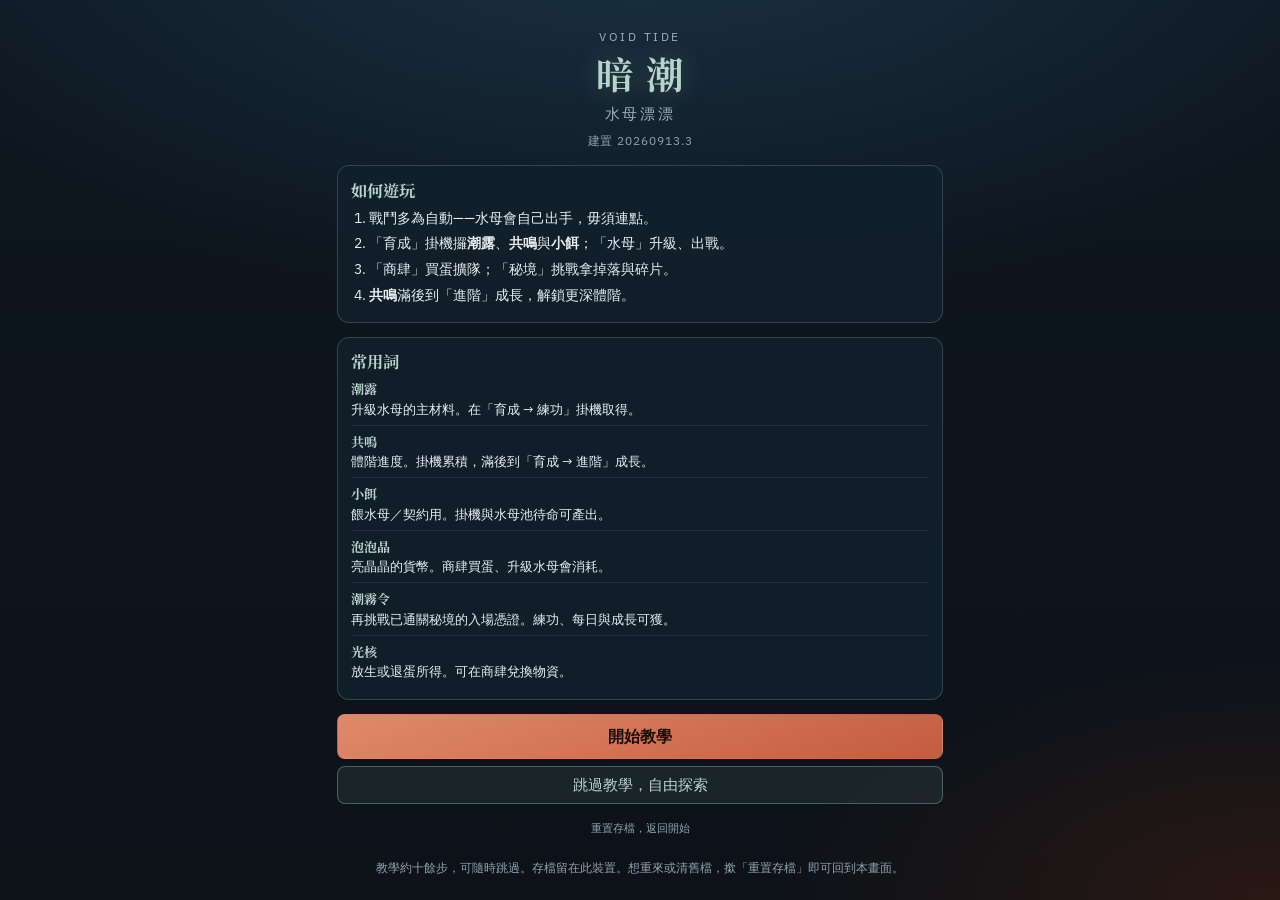
==== commit ef3149e8: "Revise glossary to cuter 水母漂漂 terms with fewer 潮. Resources, tabs, ranks, and verbs now follow the a" ====
--- a/mobile-rpg-slice/index.html
+++ b/mobile-rpg-slice/index.html
@@ -4,11 +4,11 @@
     <meta charset="UTF-8" />
     <meta name="viewport" content="width=device-width, initial-scale=1, viewport-fit=cover" />
     <meta name="theme-color" content="#0c1218" />
-    <meta name="description" content="暗潮 — 潮母浮游：潮岸掛機、契約水母、秘境掉落" />
+    <meta name="description" content="暗潮 — 水母漂漂：育成掛機、契約水母、秘境掉落" />
     <link rel="manifest" href="./manifest.webmanifest" />
     <link rel="icon" href="./icons/icon.svg" />
     <link rel="apple-touch-icon" href="./icons/icon.svg" />
-    <title>暗潮 · 潮母浮游</title>
+    <title>暗潮 · 水母漂漂</title>
     <link rel="stylesheet" href="./css/style.css" />
   </head>
   <body>
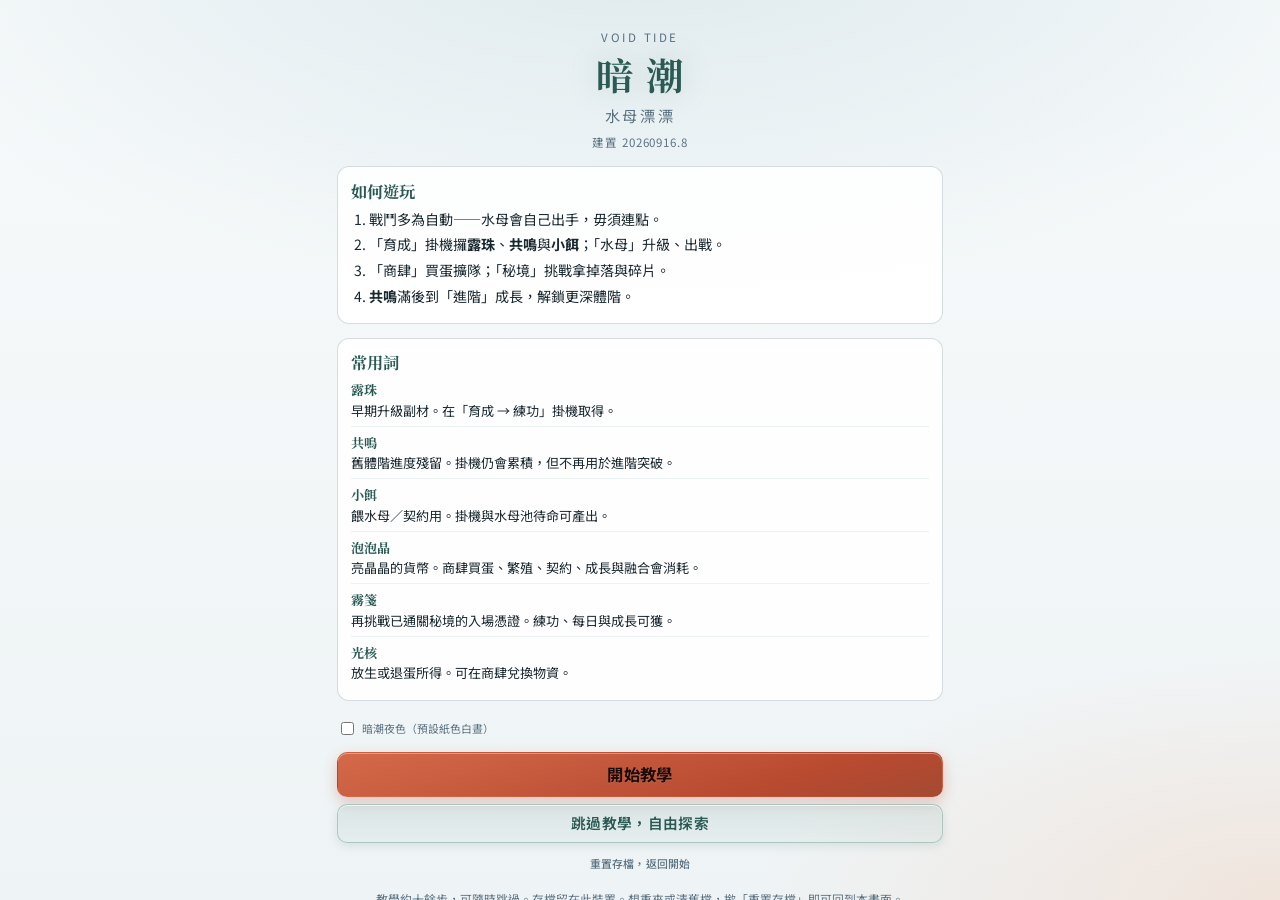
==== commit 4d7dcbb8: "Make paper theme default and mirror combat-left pet art. Light/paper is now the load default via the" ====
--- a/mobile-rpg-slice/index.html
+++ b/mobile-rpg-slice/index.html
@@ -1,18 +1,39 @@
 <!DOCTYPE html>
-<html lang="zh-Hant">
+<html lang="zh-Hant" class="theme-light">
   <head>
     <meta charset="UTF-8" />
     <meta name="viewport" content="width=device-width, initial-scale=1, viewport-fit=cover" />
-    <meta name="theme-color" content="#0c1218" />
+    <meta name="theme-color" content="#eef3f5" />
     <meta name="description" content="暗潮 — 水母漂漂：育成掛機、契約水母、秘境掉落" />
     <link rel="manifest" href="./manifest.webmanifest" />
     <link rel="icon" href="./icons/icon.svg" />
     <link rel="apple-touch-icon" href="./icons/icon.svg" />
     <title>暗潮 · 水母漂漂</title>
     <link rel="stylesheet" href="./css/style.css" />
+    <script>
+      (function () {
+        try {
+          if (localStorage.getItem("void-tide-theme") === "dark") {
+            document.documentElement.classList.remove("theme-light");
+            var meta = document.querySelector('meta[name="theme-color"]');
+            if (meta) meta.setAttribute("content", "#0c1218");
+          }
+        } catch (e) {}
+      })();
+    </script>
   </head>
   <body>
-    <div id="app" aria-live="polite">載入中…</div>
+    <div id="app" class="theme-light" aria-live="polite">載入中…</div>
+    <script>
+      (function () {
+        try {
+          if (localStorage.getItem("void-tide-theme") === "dark") {
+            var el = document.getElementById("app");
+            if (el) el.classList.remove("theme-light");
+          }
+        } catch (e) {}
+      })();
+    </script>
     <script type="module" src="./js/ui.js"></script>
   </body>
 </html>
--- a/mobile-rpg-slice/css/style.css
+++ b/mobile-rpg-slice/css/style.css
@@ -1,4 +1,4 @@
-@import url("https://fonts.googleapis.com/css2?family=Noto+Serif+TC:wght@500;700&family=IBM+Plex+Sans:wght@400;500;600&display=swap");
+@import url("https://fonts.googleapis.com/css2?family=Noto+Sans+TC:wght@400;500;700&family=Noto+Serif+TC:wght@500;700&display=swap");
 
 :root {
   --ink: #0c1218;
@@ -14,7 +14,13 @@
   --muted: #8fa3b0;
   --radius: 12px;
   --font-display: "Noto Serif TC", "Songti TC", serif;
-  --font-body: "IBM Plex Sans", "PingFang TC", sans-serif;
+  --font-body: "Noto Sans TC", "PingFang TC", "Noto Sans CJK TC", sans-serif;
+  --fs-xxs: 0.68rem; /* ~11px — absolute floor for badges / densest chrome */
+  --fs-xs: 0.72rem;  /* ~11.5px — preferred min for body meta / labels */
+  --fs-sm: 0.78rem;  /* ~12.5px — tabs, lead, secondary UI text */
+  --fs-md: 0.88rem;  /* ~14px — stats values, mid emphasis */
+  --fs-lg: 1.05rem;  /* ~17px — panel h2 / section titles */
+  --fs-xl: 1.2rem;   /* ~19px — reserved large display */
   --chrome-h: 11.5rem;
   --app-h: 100dvh;
 }
@@ -2206,6 +2212,60 @@
 }
 .pet-detail-upgrade {
   margin-top: 0.45rem;
+}
+.upgrade-mats {
+  margin: 0.35rem 0 0.2rem;
+  padding: 0.45rem 0.5rem 0.5rem;
+  border-radius: 10px;
+  border: 1px solid rgba(126, 196, 176, 0.28);
+  background: rgba(18, 32, 30, 0.45);
+}
+.upgrade-mats.is-compact {
+  margin: 0.15rem 0 0.35rem;
+}
+.upgrade-mats-kicker {
+  margin: 0 0 0.2rem;
+  font-size: 0.66rem;
+  letter-spacing: 0.08em;
+  color: color-mix(in srgb, var(--jade-bright) 80%, var(--fog));
+}
+.upgrade-mats ul {
+  margin: 0;
+  padding: 0;
+  list-style: none;
+}
+.upgrade-mat {
+  display: flex;
+  flex-direction: column;
+  gap: 0.08rem;
+  margin: 0.18rem 0;
+  font-size: 0.76rem;
+  line-height: 1.4;
+}
+.upgrade-mat-cat {
+  font-size: 0.66rem;
+  letter-spacing: 0.06em;
+  color: color-mix(in srgb, var(--jade-bright) 75%, var(--fog));
+}
+.upgrade-mat.is-ok .upgrade-mat-line { color: #9fd4c0; }
+.upgrade-mat.is-short .upgrade-mat-line { color: #e8a090; font-weight: 600; }
+.upgrade-mat.is-locked .upgrade-mat-line { color: #f0c2b0; }
+.upgrade-mat.is-basic.is-ok .upgrade-mat-line { font-weight: 500; }
+.upgrade-pay-opt.is-ok { color: #9fd4c0; }
+.upgrade-pay-opt.is-short { color: #e8a090; font-weight: 600; }
+.upgrade-pay-or {
+  margin: 0 0.28rem;
+  color: var(--fog);
+  font-weight: 500;
+}
+.upgrade-mat-note,
+.upgrade-mat-alt {
+  font-size: 0.7rem;
+  line-height: 1.4;
+  color: #ead59a;
+}
+.upgrade-mat-alt {
+  color: color-mix(in srgb, var(--fog) 70%, var(--jade-bright));
 }
 .pet-detail-block {
   margin-bottom: 0.2rem;
@@ -2373,7 +2433,7 @@
 .combat-unit[data-element="flame"] .cu-bar i { background: linear-gradient(90deg, #a86048, #e89070); }
 .combat-unit[data-element="gale"] .cu-bar i { background: linear-gradient(90deg, #6888a8, #a8c4d8); }
 .combat-unit[data-element="stone"] .cu-bar i { background: linear-gradient(90deg, #887848, #b8a878); }
-.combat-unit[data-element="gloom"] .cu-bar i { background: linear-gradient(90deg, #685888, #a888c8); }
+.combat-unit[data-element="gloom"] .cu-bar i { background: linear-gradient(90deg, #8b3dff, #c8ff3d 55%, #ffe14a); }
 .cu-name {
   display: block;
   white-space: nowrap;
@@ -3267,6 +3327,12 @@
   font-size: 0.68rem;
   color: var(--muted);
 }
+.theme-chip {
+  padding: 0.12rem 0.4rem;
+  min-height: 1.55rem;
+  font-size: 0.62rem;
+  letter-spacing: 0.02em;
+}
 
 .pet-icon {
   display: inline-flex;
@@ -3275,14 +3341,36 @@
   width: var(--icon-size, 32px);
   height: var(--icon-size, 32px);
   flex-shrink: 0;
+  background: transparent;
 }
 .pet-icon svg,
-.pet-icon-svg { display: block; }
-.pet-icon.is-hybrid svg { filter: drop-shadow(0 0 4px rgba(183, 212, 204, 0.35)); }
-.pet-icon--rarity-rare svg { filter: drop-shadow(0 0 3px rgba(109, 179, 217, 0.45)); }
-.pet-icon--rarity-epic svg { filter: drop-shadow(0 0 4px rgba(201, 160, 232, 0.5)); }
-.pet-icon--rarity-legendary svg { filter: drop-shadow(0 0 5px rgba(232, 184, 109, 0.55)); }
-.pet-icon.is-hybrid.pet-icon--rarity-legendary svg {
+.pet-icon-svg,
+.pet-icon-sprite { display: block; }
+.pet-icon--sprite {
+  overflow: hidden;
+  border-radius: 6px;
+  /* Dark default: transparent so RGBA Idle jellies sit on the deep .pet-art plate. */
+  background: transparent;
+}
+.pet-icon-sprite {
+  width: 100%;
+  height: 100%;
+  object-fit: cover;
+  object-position: 42% 48%;
+  transform: scale(1.32);
+  transform-origin: 42% 48%;
+  pointer-events: none;
+}
+.pet-icon.is-hybrid svg,
+.pet-icon.is-hybrid .pet-icon-sprite { filter: drop-shadow(0 0 4px rgba(183, 212, 204, 0.35)); }
+.pet-icon--rarity-rare svg,
+.pet-icon--rarity-rare .pet-icon-sprite { filter: drop-shadow(0 0 3px rgba(109, 179, 217, 0.45)); }
+.pet-icon--rarity-epic svg,
+.pet-icon--rarity-epic .pet-icon-sprite { filter: drop-shadow(0 0 4px rgba(201, 160, 232, 0.5)); }
+.pet-icon--rarity-legendary svg,
+.pet-icon--rarity-legendary .pet-icon-sprite { filter: drop-shadow(0 0 5px rgba(232, 184, 109, 0.55)); }
+.pet-icon.is-hybrid.pet-icon--rarity-legendary svg,
+.pet-icon.is-hybrid.pet-icon--rarity-legendary .pet-icon-sprite {
   filter: drop-shadow(0 0 5px rgba(232, 184, 109, 0.55)) drop-shadow(0 0 3px rgba(183, 212, 204, 0.3));
 }
 .pet-icon-unknown {
@@ -3360,10 +3448,10 @@
   height: calc(var(--art-size, 32px) + 0.45rem);
   flex-shrink: 0;
   border-radius: 9px;
-  border: 1px solid var(--rarity-stroke, rgba(126, 168, 160, 0.28));
+  border: 1px solid var(--rarity-stroke, var(--line, var(--elem-glow, rgba(126, 168, 160, 0.28))));
   background:
     radial-gradient(circle at 35% 30%, var(--elem-wash, rgba(126, 168, 160, 0.18)) 0%, transparent 62%),
-    linear-gradient(165deg, rgba(18, 32, 44, 0.95) 0%, rgba(8, 14, 20, 0.92) 100%);
+    rgba(8, 14, 20, 0.78);
   box-shadow:
     inset 0 0 0 1px rgba(255, 255, 255, 0.03),
     0 0 0 1px var(--rarity-soft, transparent);
@@ -3806,3 +3894,1096 @@
 .train-qi-label {
   font-size: 0.74rem;
 }
+
+
+/* —— 放置幻想重定：劇場掉落／暫凍 —— */
+.fantasy-frozen-banner {
+  color: #c9a46a;
+  font-weight: 600;
+  letter-spacing: 0.02em;
+}
+.idle-loot-layer {
+  position: relative;
+  min-height: 1.25rem;
+  margin: 0.25rem 0 0.4rem;
+  display: flex;
+  flex-wrap: wrap;
+  gap: 0.35rem;
+  pointer-events: none;
+}
+.idle-loot-layer[hidden] { display: none; }
+.idle-loot-chip {
+  display: inline-block;
+  padding: 0.12rem 0.45rem;
+  border-radius: 999px;
+  background: color-mix(in srgb, var(--jade, #3d9a7a) 22%, transparent);
+  border: 1px solid color-mix(in srgb, var(--jade, #3d9a7a) 45%, transparent);
+  color: color-mix(in srgb, var(--foam, #e8f6f0) 90%, #9fe3c4);
+  font-size: 0.78rem;
+  animation: idle-loot-float 1.8s ease-out both;
+  animation-delay: calc(var(--i, 0) * 0.08s);
+}
+@keyframes idle-loot-float {
+  0% { opacity: 0; transform: translateY(8px) scale(0.92); }
+  18% { opacity: 1; transform: translateY(0) scale(1); }
+  70% { opacity: 1; }
+  100% { opacity: 0; transform: translateY(-14px); }
+}
+.train-rates-block.is-collapsed details[open] summary,
+.fold-section.train-rates-block.is-collapsed .fold-body { display: none; }
+.species-locked-fog { filter: blur(2px) saturate(0.35); opacity: 0.5; }
+.species-locked-tag { color: #8aa; font-size: 0.75rem; }
+
+/* =============================================================================
+   type-scale-v1 — typography + readability ONLY (fonts, sizes).
+   Source: UI design type-scale v1 for「暗潮 · 水母漂漂」
+   ============================================================================= */
+
+/* --- Top chrome: tag / build chip --- */
+.tag {
+  font-size: var(--fs-xs);
+}
+.top-compact .tag {
+  font-size: var(--fs-xxs);
+}
+.build-chip {
+  font-size: var(--fs-xxs);
+}
+
+/* --- Resource stats strip --- */
+.stats span {
+  font-size: var(--fs-xs);
+}
+.stats-compact span {
+  font-size: var(--fs-xs);
+}
+.stats strong {
+  font-size: var(--fs-md);
+}
+.stats-compact strong {
+  font-size: var(--fs-sm);
+}
+
+/* --- Team bond (育成 home adjacent) --- */
+.team-bond-meta,
+.team-bond-sub {
+  font-size: var(--fs-xxs);
+}
+
+/* --- Bottom tabs --- */
+.tabs-bottom button {
+  font-size: var(--fs-sm);
+}
+
+/* --- Panel titles / body copy --- */
+.panel h2 {
+  font-size: var(--fs-lg);
+}
+.panel h3 {
+  font-size: var(--fs-xs);
+}
+.lead {
+  font-size: var(--fs-sm);
+}
+.meta {
+  font-size: var(--fs-xs);
+}
+.meta-inline {
+  font-size: var(--fs-xxs);
+}
+
+/* --- Chips --- */
+.chip {
+  font-size: var(--fs-xs);
+}
+.chip-use {
+  font-size: var(--fs-xxs);
+}
+
+/* --- Combat unit names (育成 idle roster + combat) --- */
+.cu-name {
+  font-size: var(--fs-xs);
+}
+.train-idle-roster .cu-name {
+  font-size: var(--fs-xs);
+}
+
+/* --- Train idle strip (育成 home dense microcopy) --- */
+.train-idle-progress {
+  font-size: var(--fs-xs);
+}
+.train-qi-label {
+  font-size: var(--fs-xs);
+}
+.train-idle-fail-kicker {
+  font-size: var(--fs-xs);
+}
+.train-idle-hit {
+  font-size: var(--fs-xs);
+}
+.train-idle-meta {
+  font-size: var(--fs-sm);
+}
+.train-daily-spot {
+  font-size: var(--fs-xs);
+}
+.train-rate-summary {
+  font-size: var(--fs-xs);
+}
+.train-rate {
+  font-size: var(--fs-xxs);
+}
+
+/* --- Offline home slot --- */
+.offline-home-slot .offline-home-label {
+  font-size: var(--fs-xs);
+}
+.offline-home-slot button {
+  font-size: var(--fs-xs);
+}
+
+/* --- Next-goal chip --- */
+.next-goal-kicker {
+  font-size: var(--fs-xxs);
+}
+.next-goal-chip strong {
+  font-size: var(--fs-sm);
+}
+.next-goal-compact strong {
+  font-size: var(--fs-xs);
+}
+.next-goal-chip .muted {
+  font-size: var(--fs-xs);
+}
+.next-goal-compact .muted {
+  font-size: var(--fs-xxs);
+}
+
+/* =============================================================================
+   pet-motion-v1.css — DROP-IN motion tokens for pet art
+   Game: 「暗潮 · 水母漂漂」
+   Scope: CSS motion ONLY. Append to mobile-rpg-slice/css/style.css.
+   Do NOT edit remote repo from this deliverable path — CODE splices in a PR.
+
+   HOW TO SPLICE (CODE agent):
+   1) APPEND this entire file to the END of mobile-rpg-slice/css/style.css
+      (or @import it after style.css). Equal-specificity later rules win.
+   2) Keep existing .pet-art / .pet-icon / --elem-glow / --elem-wash unchanged.
+   3) JS: add class pet-motion--idle on roster/codex/detail art (default breath).
+      On combat events, briefly add pet-motion--attack | --hit | --defeat | --cast
+      then remove after animationend (or timeout ≈ token duration). Do not leave
+      combat state classes stuck on Idle loops.
+   4) Element color: reuse inline --elem-glow / --elem-wash already set by
+      petArtHtml / petArtFromPet. Optional fallbacks via [data-elem] /
+      [data-element] / .pet-art--elem-* below.
+   ============================================================================= */
+
+
+/* -----------------------------------------------------------------------------
+   §A — :root motion tokens
+   APPEND inside existing :root { ... } OR leave as a second :root block
+   (both are valid; second :root only adds these custom properties).
+   ----------------------------------------------------------------------------- */
+:root {
+  /* Durations */
+  --pet-motion-idle-dur: 2.8s;
+  --pet-motion-glow-dur: 3.2s;
+  --pet-motion-attack-dur: 160ms;   /* shake window 120–200ms */
+  --pet-motion-hit-dur: 280ms;
+  --pet-motion-defeat-dur: 720ms;
+  --pet-motion-cast-dur: 480ms;
+
+  /* Easing */
+  --pet-motion-ease-breath: ease-in-out;
+  --pet-motion-ease-snap: cubic-bezier(0.22, 0.9, 0.28, 1);
+  --pet-motion-ease-sink: cubic-bezier(0.4, 0, 0.2, 1);
+
+  /* Amplitudes (Idle breath) */
+  --pet-motion-scale-min: 1;
+  --pet-motion-scale-max: 1.04;
+  --pet-motion-float-y: 3px;        /* 2–4px band; tweak per size if needed */
+
+  /* Combat amplitudes */
+  --pet-motion-shake-x: 3px;
+  --pet-motion-tilt-deg: 4deg;
+  --pet-motion-knock-x: -6px;
+  --pet-motion-knock-y: 2px;
+  --pet-motion-sink-y: 10px;
+
+  /* Glow (soft wash — light, not flashy). Defaults = 水 / tide cyan.
+     Per-element overrides below; runtime --elem-glow / --elem-wash win when set. */
+  --pet-glow-tide: #7ec8d8;         /* 水 */
+  --pet-glow-flame: #e08a6a;        /* 焰 */
+  --pet-glow-gale: #9ec4b4;         /* 嵐 */
+  --pet-glow-gloom: #ffe14a;        /* 雷 — matches existing ELEMENT_COLORS.gloom.glow */
+  --pet-glow-stone: #b8a992;        /* 岩 */
+
+  --pet-wash-tide: rgba(74, 158, 173, 0.22);
+  --pet-wash-flame: rgba(196, 92, 62, 0.22);
+  --pet-wash-gale: rgba(106, 154, 138, 0.22);
+  --pet-wash-gloom: rgba(200, 255, 61, 0.28);
+  --pet-wash-stone: rgba(138, 125, 106, 0.22);
+
+  /* Active glow used by motion (fallback tide; overridden by element hooks) */
+  --pet-motion-glow: var(--elem-glow, var(--pet-glow-tide));
+  --pet-motion-wash: var(--elem-wash, var(--pet-wash-tide));
+}
+
+
+/* -----------------------------------------------------------------------------
+   §B — Element hooks (data-attr + existing class names)
+   Maps: tide=水 · flame=焰 · gale=嵐 · gloom=雷 · stone=岩
+   Prefer runtime inline --elem-glow/--elem-wash from pet-icons.js when present.
+   ----------------------------------------------------------------------------- */
+.pet-art[data-elem="tide"],
+.pet-art[data-element="tide"],
+.pet-art.pet-art--elem-tide,
+.pet-icon.pet-icon--elem-tide {
+  --pet-motion-glow: var(--elem-glow, var(--pet-glow-tide));
+  --pet-motion-wash: var(--elem-wash, var(--pet-wash-tide));
+}
+.pet-art[data-elem="flame"],
+.pet-art[data-element="flame"],
+.pet-art.pet-art--elem-flame,
+.pet-icon.pet-icon--elem-flame {
+  --pet-motion-glow: var(--elem-glow, var(--pet-glow-flame));
+  --pet-motion-wash: var(--elem-wash, var(--pet-wash-flame));
+}
+.pet-art[data-elem="gale"],
+.pet-art[data-element="gale"],
+.pet-art.pet-art--elem-gale,
+.pet-icon.pet-icon--elem-gale {
+  --pet-motion-glow: var(--elem-glow, var(--pet-glow-gale));
+  --pet-motion-wash: var(--elem-wash, var(--pet-wash-gale));
+}
+.pet-art[data-elem="gloom"],
+.pet-art[data-element="gloom"],
+.pet-art.pet-art--elem-gloom,
+.pet-icon.pet-icon--elem-gloom {
+  --pet-motion-glow: var(--elem-glow, var(--pet-glow-gloom));
+  --pet-motion-wash: var(--elem-wash, var(--pet-wash-gloom));
+}
+.pet-art[data-elem="stone"],
+.pet-art[data-element="stone"],
+.pet-art.pet-art--elem-stone,
+.pet-icon.pet-icon--elem-stone {
+  --pet-motion-glow: var(--elem-glow, var(--pet-glow-stone));
+  --pet-motion-wash: var(--elem-wash, var(--pet-wash-stone));
+}
+
+
+/* -----------------------------------------------------------------------------
+   §C — Friendly base for .pet-art / img / .pet-icon
+   Isolate transforms on the artwork layer so the frame chrome stays steady.
+   ----------------------------------------------------------------------------- */
+.pet-art.pet-motion--idle,
+.pet-art.pet-motion--attack,
+.pet-art.pet-motion--hit,
+.pet-art.pet-motion--defeat,
+.pet-art.pet-motion--cast {
+  /* Soft element wash pulse sits on the frame; transform lives on children */
+  will-change: box-shadow, filter;
+}
+
+.pet-art.pet-motion--idle .pet-icon,
+.pet-art.pet-motion--idle img,
+.pet-art.pet-motion--attack .pet-icon,
+.pet-art.pet-motion--attack img,
+.pet-art.pet-motion--hit .pet-icon,
+.pet-art.pet-motion--hit img,
+.pet-art.pet-motion--defeat .pet-icon,
+.pet-art.pet-motion--defeat img,
+.pet-art.pet-motion--cast .pet-icon,
+.pet-art.pet-motion--cast img,
+.pet-icon.pet-motion--idle,
+.pet-icon.pet-motion--attack,
+.pet-icon.pet-motion--hit,
+.pet-icon.pet-motion--defeat,
+.pet-icon.pet-motion--cast {
+  display: block;
+  transform-origin: 50% 65%;
+  backface-visibility: hidden;
+  will-change: transform, opacity, filter;
+}
+
+/* PNG Idle art (PR #75): keep crisp, fill art box without layout shift */
+.pet-art img {
+  max-width: 100%;
+  max-height: 100%;
+  width: var(--art-size, 32px);
+  height: var(--art-size, 32px);
+  object-fit: contain;
+  pointer-events: none;
+  user-select: none;
+}
+
+
+/* -----------------------------------------------------------------------------
+   §D — Modifier: Idle (default breath + soft glow)
+   Apply pet-motion--idle on roster / codex / detail / combat idle poses.
+   ----------------------------------------------------------------------------- */
+.pet-art.pet-motion--idle {
+  animation: pet-motion-glow-pulse var(--pet-motion-glow-dur) var(--pet-motion-ease-breath) infinite;
+}
+
+.pet-art.pet-motion--idle .pet-icon,
+.pet-art.pet-motion--idle img,
+.pet-icon.pet-motion--idle {
+  animation: pet-motion-breath var(--pet-motion-idle-dur) var(--pet-motion-ease-breath) infinite;
+}
+
+/* Legendary rarity already pulses box-shadow; keep both — glow is additive soft */
+.pet-art.pet-motion--idle.pet-art--rarity-legendary {
+  /* legend pulse (existing) + our glow share box-shadow; prefer soft mix via filter */
+  animation:
+    pet-art-legend-pulse 2.8s ease-in-out infinite,
+    pet-motion-glow-pulse var(--pet-motion-glow-dur) var(--pet-motion-ease-breath) infinite;
+}
+
+
+/* -----------------------------------------------------------------------------
+   §E — Modifier: Attack (short shake + slight tilt) — one-shot
+   JS: el.classList.add('pet-motion--attack'); remove on animationend.
+   Duration token: --pet-motion-attack-dur (120–200ms).
+   ----------------------------------------------------------------------------- */
+.pet-art.pet-motion--attack .pet-icon,
+.pet-art.pet-motion--attack img,
+.pet-icon.pet-motion--attack {
+  animation: pet-motion-attack var(--pet-motion-attack-dur) var(--pet-motion-ease-snap) 1;
+}
+
+
+/* -----------------------------------------------------------------------------
+   §F — Modifier: Get Hit (knockback) — one-shot
+   ----------------------------------------------------------------------------- */
+.pet-art.pet-motion--hit .pet-icon,
+.pet-art.pet-motion--hit img,
+.pet-icon.pet-motion--hit {
+  animation: pet-motion-hit var(--pet-motion-hit-dur) var(--pet-motion-ease-snap) 1;
+}
+
+
+/* -----------------------------------------------------------------------------
+   §G — Modifier: Defeat (fade + sink) — one-shot; leave class until exit UI
+   ----------------------------------------------------------------------------- */
+.pet-art.pet-motion--defeat .pet-icon,
+.pet-art.pet-motion--defeat img,
+.pet-icon.pet-motion--defeat {
+  animation: pet-motion-defeat var(--pet-motion-defeat-dur) var(--pet-motion-ease-sink) 1 forwards;
+}
+
+.pet-art.pet-motion--defeat {
+  animation: pet-motion-defeat-frame var(--pet-motion-defeat-dur) var(--pet-motion-ease-sink) 1 forwards;
+}
+
+
+/* -----------------------------------------------------------------------------
+   §H — Optional: Cast (soft lift + glow bloom) — one-shot skill telegraph
+   ----------------------------------------------------------------------------- */
+.pet-art.pet-motion--cast {
+  animation: pet-motion-cast-glow var(--pet-motion-cast-dur) var(--pet-motion-ease-breath) 1;
+}
+
+.pet-art.pet-motion--cast .pet-icon,
+.pet-art.pet-motion--cast img,
+.pet-icon.pet-motion--cast {
+  animation: pet-motion-cast var(--pet-motion-cast-dur) var(--pet-motion-ease-snap) 1;
+}
+
+
+/* Combat state classes pause Idle loop while active (avoid fighting transforms) */
+.pet-art.pet-motion--idle.pet-motion--attack .pet-icon,
+.pet-art.pet-motion--idle.pet-motion--attack img,
+.pet-art.pet-motion--idle.pet-motion--hit .pet-icon,
+.pet-art.pet-motion--idle.pet-motion--hit img,
+.pet-art.pet-motion--idle.pet-motion--defeat .pet-icon,
+.pet-art.pet-motion--idle.pet-motion--defeat img,
+.pet-art.pet-motion--idle.pet-motion--cast .pet-icon,
+.pet-art.pet-motion--idle.pet-motion--cast img {
+  /* Specificity: combat keyframes below still apply via their own rules;
+     cancel breath by not stacking — remove --idle OR rely on later animation
+     property override from §E–H (same specificity, source order wins). */
+}
+
+
+/* -----------------------------------------------------------------------------
+   §I — Keyframes
+   ----------------------------------------------------------------------------- */
+@keyframes pet-motion-breath {
+  0%, 100% {
+    transform: translateY(0) scale(var(--pet-motion-scale-min));
+  }
+  50% {
+    transform: translateY(calc(var(--pet-motion-float-y) * -1)) scale(var(--pet-motion-scale-max));
+  }
+}
+
+@keyframes pet-motion-glow-pulse {
+  0%, 100% {
+    box-shadow:
+      inset 0 0 0 1px rgba(255, 255, 255, 0.03),
+      0 0 0 1px var(--rarity-soft, transparent),
+      0 0 6px color-mix(in srgb, var(--pet-motion-glow) 28%, transparent);
+    filter: brightness(1);
+  }
+  50% {
+    box-shadow:
+      inset 0 0 0 1px rgba(255, 255, 255, 0.04),
+      0 0 0 1px var(--rarity-soft, transparent),
+      0 0 12px color-mix(in srgb, var(--pet-motion-glow) 42%, transparent);
+    filter: brightness(1.04);
+  }
+}
+
+@keyframes pet-motion-attack {
+  0%   { transform: translateX(0) rotate(0deg) scale(1); }
+  25%  { transform: translateX(calc(var(--pet-motion-shake-x) * -1)) rotate(calc(var(--pet-motion-tilt-deg) * -1)) scale(1.02); }
+  50%  { transform: translateX(var(--pet-motion-shake-x)) rotate(var(--pet-motion-tilt-deg)) scale(1.03); }
+  75%  { transform: translateX(calc(var(--pet-motion-shake-x) * -0.5)) rotate(calc(var(--pet-motion-tilt-deg) * 0.4)) scale(1.01); }
+  100% { transform: translateX(0) rotate(0deg) scale(1); }
+}
+
+@keyframes pet-motion-hit {
+  0%   { transform: translate(0, 0) scale(1); filter: brightness(1); }
+  35%  { transform: translate(var(--pet-motion-knock-x), var(--pet-motion-knock-y)) scale(0.96); filter: brightness(1.15); }
+  100% { transform: translate(0, 0) scale(1); filter: brightness(1); }
+}
+
+@keyframes pet-motion-defeat {
+  0%   { transform: translateY(0) scale(1); opacity: 1; filter: grayscale(0); }
+  100% { transform: translateY(var(--pet-motion-sink-y)) scale(0.92); opacity: 0.15; filter: grayscale(0.55); }
+}
+
+@keyframes pet-motion-defeat-frame {
+  0%   { opacity: 1; filter: brightness(1); }
+  100% { opacity: 0.45; filter: brightness(0.75); }
+}
+
+@keyframes pet-motion-cast {
+  0%   { transform: translateY(0) scale(1); filter: brightness(1); }
+  40%  { transform: translateY(-4px) scale(1.05); filter: brightness(1.08); }
+  100% { transform: translateY(0) scale(1); filter: brightness(1); }
+}
+
+@keyframes pet-motion-cast-glow {
+  0%, 100% {
+    box-shadow:
+      inset 0 0 0 1px rgba(255, 255, 255, 0.03),
+      0 0 0 1px var(--rarity-soft, transparent),
+      0 0 6px color-mix(in srgb, var(--pet-motion-glow) 30%, transparent);
+  }
+  45% {
+    box-shadow:
+      inset 0 0 0 1px rgba(255, 255, 255, 0.06),
+      0 0 0 1px var(--rarity-soft, transparent),
+      0 0 16px color-mix(in srgb, var(--pet-motion-glow) 55%, transparent);
+  }
+}
+
+
+/* -----------------------------------------------------------------------------
+   §J — prefers-reduced-motion
+   Disables looping Idle / glow. One-shot combat cues become instant snaps
+   (no shake / no long sink) so feedback remains without motion sickness.
+   ----------------------------------------------------------------------------- */
+@media (prefers-reduced-motion: reduce) {
+  .pet-art.pet-motion--idle,
+  .pet-art.pet-motion--idle.pet-art--rarity-legendary,
+  .pet-art.pet-motion--idle .pet-icon,
+  .pet-art.pet-motion--idle img,
+  .pet-icon.pet-motion--idle {
+    animation: none !important;
+  }
+
+  .pet-art.pet-motion--attack .pet-icon,
+  .pet-art.pet-motion--attack img,
+  .pet-icon.pet-motion--attack,
+  .pet-art.pet-motion--hit .pet-icon,
+  .pet-art.pet-motion--hit img,
+  .pet-icon.pet-motion--hit,
+  .pet-art.pet-motion--cast .pet-icon,
+  .pet-art.pet-motion--cast img,
+  .pet-icon.pet-motion--cast,
+  .pet-art.pet-motion--cast {
+    animation: none !important;
+  }
+
+  /* Defeat: still communicate KO with a static fade (no sink travel) */
+  .pet-art.pet-motion--defeat .pet-icon,
+  .pet-art.pet-motion--defeat img,
+  .pet-icon.pet-motion--defeat {
+    animation: none !important;
+    opacity: 0.25;
+    filter: grayscale(0.55);
+    transform: none;
+  }
+  .pet-art.pet-motion--defeat {
+    animation: none !important;
+    opacity: 0.55;
+  }
+}
+
+/* Combat roster: pet-art motion target without changing unit stats */
+.combat-unit:not(.is-empty-slot) {
+  display: grid;
+  grid-template-columns: auto 1fr;
+  column-gap: 0.22rem;
+  align-items: center;
+}
+.combat-unit .pet-art--combat {
+  grid-row: 1 / span 2;
+}
+.combat-unit .cu-bar {
+  grid-column: 2;
+}
+.combat-unit .pet-art--combat .pet-art-elem-dot,
+.combat-unit .pet-art--combat .pet-art-gen {
+  display: none;
+}
+
+/* Source Idle art faces LEFT. Player/left (ally) mirrors to face the foe.
+   Codex / pet detail / big portraits do not use pet-art--flip. */
+.pet-art.pet-art--flip,
+.combat-unit[data-side="ally"] .pet-art--combat {
+  transform: scaleX(-1);
+}
+
+/* Keep Idle PNG crop after motion v1 `.pet-art img { object-fit: contain }` */
+.pet-art img.pet-icon-sprite {
+  object-fit: cover;
+  object-position: 42% 48%;
+}
+
+/* =============================================================================
+   buttons-v1.css — DROP-IN chrome polish for mobile-rpg-slice/css/style.css
+   Game: 「暗潮 · 水母漂漂」
+   Scope: button hierarchy / radius / soft shadows / padding / active+disabled.
+         Keep existing class names. Do NOT change type-scale (already shipped).
+         Do NOT change JS / game logic.
+
+   HOW TO SPLICE (CODE agent):
+   1) Optionally APPEND §A button tokens into :root (next to color vars).
+   2) APPEND §B (all rules below) at the END of style.css so equal-specificity
+      overrides win. Or merge into the existing button / tabs / panel-subnav blocks.
+   3) Load AFTER type-scale-v1 overrides if both are appended.
+   ============================================================================= */
+
+
+/* -----------------------------------------------------------------------------
+   §A — Optional :root button tokens (APPEND; safe if unused elsewhere)
+   ----------------------------------------------------------------------------- */
+:root {
+  --btn-radius: 10px;
+  --btn-radius-pill: 999px;
+  --btn-pad-y: 0.48rem;
+  --btn-pad-x: 0.72rem;
+  --btn-shadow-soft: 0 1px 0 rgba(255, 255, 255, 0.06) inset,
+                     0 4px 12px rgba(0, 0, 0, 0.28);
+  --btn-shadow-primary: 0 1px 0 rgba(255, 255, 255, 0.18) inset,
+                        0 6px 16px rgba(196, 92, 62, 0.35);
+  --btn-shadow-jade: 0 1px 0 rgba(255, 255, 255, 0.1) inset,
+                     0 4px 14px rgba(126, 168, 160, 0.22);
+  --btn-press: 0 1px 0 rgba(255, 255, 255, 0.04) inset,
+               0 1px 4px rgba(0, 0, 0, 0.35);
+}
+
+
+/* -----------------------------------------------------------------------------
+   §B — Base button + semantic variants
+   APPEND to end of style.css
+   ----------------------------------------------------------------------------- */
+
+/* --- Base chrome button --- */
+button {
+  font: inherit;
+  cursor: pointer;
+  border-radius: var(--btn-radius, 10px);
+  border: 1px solid var(--line);
+  background: rgba(255, 255, 255, 0.045);
+  color: var(--text);
+  padding: var(--btn-pad-y, 0.48rem) var(--btn-pad-x, 0.72rem);
+  font-size: 0.72rem; /* leave type-scale tokens alone if already patched */
+  font-weight: 500;
+  letter-spacing: 0.02em;
+  line-height: 1.25;
+  min-height: 2.2rem;
+  box-shadow: var(--btn-shadow-soft);
+  transition:
+    transform 0.12s ease,
+    box-shadow 0.12s ease,
+    background 0.12s ease,
+    border-color 0.12s ease,
+    opacity 0.12s ease;
+  touch-action: manipulation;
+  -webkit-tap-highlight-color: transparent;
+}
+button:hover {
+  background: rgba(255, 255, 255, 0.07);
+  border-color: color-mix(in srgb, var(--jade) 55%, var(--line));
+}
+button:active:not(:disabled) {
+  transform: translateY(1px) scale(0.985);
+  box-shadow: var(--btn-press);
+}
+button:focus-visible {
+  outline: 2px solid color-mix(in srgb, var(--jade-bright) 70%, transparent);
+  outline-offset: 2px;
+}
+button:disabled {
+  opacity: 0.38;
+  cursor: not-allowed;
+  box-shadow: none;
+  transform: none;
+  filter: grayscale(0.15);
+}
+
+/* --- Primary: ember CTA (highest hierarchy) --- */
+button.primary {
+  background: linear-gradient(165deg, var(--ember-soft) 0%, var(--ember) 72%, #a44a32 100%);
+  border-color: transparent;
+  color: #1a0c08;
+  font-weight: 700;
+  box-shadow: var(--btn-shadow-primary);
+  text-shadow: 0 1px 0 rgba(255, 255, 255, 0.12);
+}
+button.primary:hover {
+  background: linear-gradient(165deg, #e89878 0%, var(--ember-soft) 55%, var(--ember) 100%);
+  border-color: transparent;
+}
+button.primary:active:not(:disabled) {
+  box-shadow: var(--btn-press);
+}
+
+/* --- Secondary: jade outline / wash (default alternate) --- */
+button.secondary {
+  background: linear-gradient(
+    180deg,
+    rgba(126, 168, 160, 0.18) 0%,
+    rgba(126, 168, 160, 0.08) 100%
+  );
+  border-color: rgba(126, 168, 160, 0.5);
+  color: var(--jade-bright);
+  font-weight: 600;
+  box-shadow: var(--btn-shadow-jade);
+}
+button.secondary:hover {
+  background: rgba(126, 168, 160, 0.22);
+  border-color: rgba(183, 212, 204, 0.65);
+}
+
+/* --- Success --- */
+button.success {
+  background: linear-gradient(165deg, #7aba90 0%, #3d7a55 100%);
+  border-color: transparent;
+  color: #081a0e;
+  font-weight: 700;
+  box-shadow:
+    0 1px 0 rgba(255, 255, 255, 0.14) inset,
+    0 5px 14px rgba(61, 122, 85, 0.32);
+}
+button.success:hover {
+  background: linear-gradient(165deg, #8ec9a2 0%, #4a8a64 100%);
+  border-color: transparent;
+}
+
+/* --- Info --- */
+button.info {
+  background: linear-gradient(
+    180deg,
+    rgba(91, 143, 185, 0.22) 0%,
+    rgba(91, 143, 185, 0.1) 100%
+  );
+  border-color: rgba(120, 170, 210, 0.5);
+  color: #b8d8f0;
+  font-weight: 600;
+  box-shadow:
+    0 1px 0 rgba(255, 255, 255, 0.06) inset,
+    0 4px 12px rgba(70, 120, 170, 0.2);
+}
+button.info:hover {
+  background: rgba(91, 143, 185, 0.28);
+  border-color: rgba(150, 190, 230, 0.65);
+}
+
+/* --- Warn --- */
+button.warn {
+  background: linear-gradient(
+    180deg,
+    rgba(196, 140, 60, 0.26) 0%,
+    rgba(196, 140, 60, 0.12) 100%
+  );
+  border-color: rgba(224, 170, 80, 0.55);
+  color: #f0d4a0;
+  font-weight: 600;
+  box-shadow:
+    0 1px 0 rgba(255, 255, 255, 0.06) inset,
+    0 4px 12px rgba(180, 120, 40, 0.18);
+}
+button.warn:hover {
+  background: rgba(196, 140, 60, 0.32);
+  border-color: rgba(240, 190, 100, 0.7);
+}
+
+/* --- Danger --- */
+button.danger {
+  background: linear-gradient(
+    180deg,
+    rgba(160, 52, 52, 0.32) 0%,
+    rgba(120, 36, 40, 0.18) 100%
+  );
+  border-color: rgba(196, 92, 62, 0.6);
+  color: #f0b0a0;
+  font-weight: 600;
+  box-shadow:
+    0 1px 0 rgba(255, 255, 255, 0.05) inset,
+    0 4px 12px rgba(140, 40, 40, 0.22);
+}
+button.danger:hover {
+  background: rgba(160, 52, 52, 0.4);
+  border-color: rgba(220, 110, 80, 0.75);
+}
+
+/* --- Ghost: lowest chrome weight --- */
+button.ghost {
+  background: transparent;
+  color: var(--muted);
+  border: 1px solid transparent;
+  padding: 0.28rem 0.4rem;
+  min-height: 1.7rem;
+  font-size: 0.68rem;
+  font-weight: 500;
+  box-shadow: none;
+}
+button.ghost:hover {
+  color: var(--jade-bright);
+  background: rgba(255, 255, 255, 0.04);
+  border-color: rgba(126, 168, 160, 0.25);
+}
+button.ghost:active:not(:disabled) {
+  background: rgba(255, 255, 255, 0.06);
+  box-shadow: none;
+}
+
+
+/* -----------------------------------------------------------------------------
+   §B cont. — Tabs + panel subnav (chrome navigation)
+   ----------------------------------------------------------------------------- */
+
+.tabs button {
+  border: 1px solid var(--line);
+  background: rgba(255, 255, 255, 0.035);
+  color: var(--muted);
+  border-radius: var(--btn-radius-pill, 999px);
+  padding: 0.42rem 0.12rem;
+  font: inherit;
+  font-size: 0.72rem;
+  font-weight: 500;
+  min-height: 2.15rem;
+  cursor: pointer;
+  box-shadow: 0 1px 0 rgba(255, 255, 255, 0.04) inset;
+  transition:
+    transform 0.12s ease,
+    background 0.12s ease,
+    color 0.12s ease,
+    border-color 0.12s ease,
+    box-shadow 0.12s ease;
+}
+.tabs-bottom button {
+  border-radius: 10px;
+  padding: 0.46rem 0.08rem;
+  font-size: 0.7rem;
+  box-shadow:
+    0 1px 0 rgba(255, 255, 255, 0.04) inset,
+    0 2px 8px rgba(0, 0, 0, 0.18);
+}
+.tabs button:hover:not(.on):not(:disabled) {
+  color: var(--jade-bright);
+  background: rgba(126, 168, 160, 0.1);
+  border-color: rgba(126, 168, 160, 0.4);
+}
+.tabs button:active:not(:disabled) {
+  transform: translateY(1px) scale(0.98);
+}
+.tabs button.on {
+  color: var(--ink);
+  background: linear-gradient(180deg, var(--jade-bright) 0%, var(--jade) 100%);
+  border-color: transparent;
+  font-weight: 700;
+  box-shadow:
+    0 1px 0 rgba(255, 255, 255, 0.28) inset,
+    0 4px 12px rgba(126, 168, 160, 0.35);
+}
+.tabs button.locked,
+.tabs button:disabled {
+  opacity: 0.38;
+  cursor: not-allowed;
+  box-shadow: none;
+}
+
+.panel-subnav button {
+  flex: 1 0 auto;
+  min-width: 3.4rem;
+  min-height: 2.2rem;
+  padding: 0.42rem 0.42rem;
+  font-size: 0.7rem;
+  font-weight: 500;
+  border-radius: var(--btn-radius-pill, 999px);
+  border: 1px solid var(--line);
+  background: rgba(255, 255, 255, 0.035);
+  color: var(--muted);
+  box-shadow: 0 1px 0 rgba(255, 255, 255, 0.04) inset;
+  touch-action: manipulation;
+  pointer-events: auto;
+  transition:
+    transform 0.12s ease,
+    background 0.12s ease,
+    color 0.12s ease,
+    box-shadow 0.12s ease;
+}
+.panel-subnav button:hover:not(.on):not(:disabled) {
+  color: var(--jade-bright);
+  background: rgba(126, 168, 160, 0.1);
+}
+.panel-subnav button:active:not(:disabled) {
+  transform: translateY(1px) scale(0.98);
+}
+.panel-subnav button.on {
+  color: var(--ink);
+  background: linear-gradient(180deg, rgba(183, 212, 204, 0.95) 0%, rgba(126, 168, 160, 0.9) 100%);
+  border-color: transparent;
+  font-weight: 700;
+  box-shadow:
+    0 1px 0 rgba(255, 255, 255, 0.22) inset,
+    0 3px 10px rgba(126, 168, 160, 0.28);
+}
+.panel-subnav button.is-locked,
+.panel-subnav button:disabled {
+  opacity: 0.38;
+  cursor: not-allowed;
+  box-shadow: none;
+}
+
+/* Dense row actions stay compact but inherit soft elevation */
+.row-actions button {
+  min-height: 1.85rem;
+  padding: 0.3rem 0.45rem;
+  font-size: 0.62rem;
+  border-radius: 8px;
+}
+
+/* =============================================================================
+   theme-light-v1.css — paper / mist theme for 「暗潮 · 水母漂漂」
+   Default: html and #app carry class `theme-light` on load (紙色白晝).
+   Dark-tide is optional: remove the class via the settings toggle
+   (persisted as localStorage void-tide-theme = "dark" | "light").
+
+   HOW TO SPLICE (CODE agent):
+   1) APPEND this entire file at the END of style.css (after buttons-v1 if both).
+   2) Toggle by adding/removing class `theme-light` on `#app` AND `html`.
+   3) Do NOT leave body/html on the dark wash when light is the default path.
+   ============================================================================= */
+
+
+/* -----------------------------------------------------------------------------
+   Soft paper / mist tokens — only when .theme-light is present
+   ----------------------------------------------------------------------------- */
+html.theme-light,
+#app.theme-light {
+  /* Surfaces: soft paper white → cool mist (still “tide”, just daylight) */
+  --ink: #f4f7f8;
+  --deep: #e8eef1;
+  --panel: rgba(255, 255, 255, 0.88);
+  --line: rgba(70, 100, 110, 0.22);
+
+  /* Accents: deepen jade / ember so they read on light grounds */
+  --jade: #3d6f68;
+  --jade-bright: #2a5a54;
+  --ember: #b84a30;
+  --ember-soft: #d46a4a;
+
+  /* Text */
+  --fog: #5a7080;
+  --text: #1a2830;
+  --muted: #5c7382;
+
+  /* Button shadows retuned for light chrome (if buttons-v1 tokens present) */
+  --btn-shadow-soft: 0 1px 0 rgba(255, 255, 255, 0.9) inset,
+                     0 3px 10px rgba(40, 60, 70, 0.1);
+  --btn-shadow-primary: 0 1px 0 rgba(255, 255, 255, 0.35) inset,
+                        0 5px 14px rgba(184, 74, 48, 0.28);
+  --btn-shadow-jade: 0 1px 0 rgba(255, 255, 255, 0.7) inset,
+                     0 3px 10px rgba(61, 111, 104, 0.14);
+  --btn-press: 0 1px 2px rgba(40, 60, 70, 0.16);
+}
+
+/* Page wash when html carries the class (full viewport) */
+html.theme-light,
+html.theme-light body {
+  background:
+    radial-gradient(ellipse 120% 80% at 50% -10%, #dce8ec 0%, transparent 55%),
+    radial-gradient(ellipse 90% 60% at 100% 100%, #f0e4dc 0%, transparent 45%),
+    linear-gradient(180deg, #f7fafb 0%, #eef3f5 100%);
+  color: var(--text);
+}
+
+/* When only #app is tagged, keep outer page dark OR soft-match — soft-match for preview */
+#app.theme-light {
+  color: var(--text);
+}
+
+/* Bottom tabs bar: frosted paper instead of near-black */
+html.theme-light .tabs-bottom,
+#app.theme-light .tabs-bottom {
+  background: rgba(250, 252, 253, 0.92);
+  border-top-color: var(--line);
+  backdrop-filter: blur(12px);
+}
+
+/* Panel: clearer paper card */
+html.theme-light .panel,
+#app.theme-light .panel {
+  background: var(--panel);
+  box-shadow:
+    inset 0 1px 0 rgba(255, 255, 255, 0.85),
+    0 8px 24px rgba(40, 60, 70, 0.08);
+}
+
+/* Brand: jade-dark on paper (still display serif from existing type) */
+html.theme-light .brand,
+#app.theme-light .brand {
+  color: var(--jade-bright);
+  text-shadow: 0 0 18px rgba(61, 111, 104, 0.18);
+}
+
+/* Selected tabs / subnav: ink text on jade still works; ensure contrast */
+html.theme-light .tabs button.on,
+#app.theme-light .tabs button.on,
+html.theme-light .panel-subnav button.on,
+#app.theme-light .panel-subnav button.on {
+  color: #f4faf8;
+  background: linear-gradient(180deg, #4a8a80 0%, #3d6f68 100%);
+  box-shadow:
+    0 1px 0 rgba(255, 255, 255, 0.2) inset,
+    0 3px 10px rgba(61, 111, 104, 0.25);
+}
+
+/* Primary CTA stays ember; dark label already set by buttons-v1 */
+html.theme-light button.primary,
+#app.theme-light button.primary {
+  color: #1a0c08;
+}
+
+/* Ghost / muted links on paper */
+html.theme-light button.ghost,
+#app.theme-light button.ghost {
+  color: var(--muted);
+}
+html.theme-light button.ghost:hover,
+#app.theme-light button.ghost:hover {
+  color: var(--jade-bright);
+  background: rgba(61, 111, 104, 0.06);
+}
+
+/* Bond bar / chips: lighten fills that hardcode dark rgba */
+html.theme-light .team-bond-bar,
+#app.theme-light .team-bond-bar {
+  background: linear-gradient(180deg, rgba(220, 236, 232, 0.95) 0%, rgba(236, 244, 246, 0.95) 100%);
+  border-color: rgba(61, 111, 104, 0.28);
+}
+html.theme-light .team-bond-track,
+#app.theme-light .team-bond-track {
+  background: rgba(40, 60, 70, 0.12);
+}
+html.theme-light .build-chip,
+#app.theme-light .build-chip {
+  background: rgba(255, 255, 255, 0.7);
+  border-color: rgba(70, 100, 110, 0.22);
+}
+
+/* Generic list / skill cards with dark fills */
+html.theme-light .skill-list li,
+#app.theme-light .skill-list li {
+  background: rgba(40, 60, 70, 0.04);
+  border-color: rgba(70, 100, 110, 0.16);
+}
+
+/* Pet portraits — theme-light only: soft paper plate (never on dark default).
+   Icon layer stays transparent so rarity glow / motion sit on the frame. */
+html.theme-light .pet-icon,
+#app.theme-light .pet-icon,
+html.theme-light .pet-icon--sprite,
+#app.theme-light .pet-icon--sprite {
+  background: transparent;
+}
+html.theme-light .pet-art,
+#app.theme-light .pet-art {
+  background:
+    radial-gradient(circle at 35% 30%, var(--elem-wash, rgba(126, 168, 160, 0.22)) 0%, transparent 62%),
+    linear-gradient(165deg, rgba(244, 248, 250, 0.72) 0%, rgba(226, 236, 240, 0.58) 100%);
+  box-shadow:
+    inset 0 0 0 1px rgba(255, 255, 255, 0.55),
+    0 1px 4px rgba(40, 60, 70, 0.08),
+    0 0 0 1px var(--rarity-soft, transparent);
+}
+html.theme-light .pet-art-gen,
+#app.theme-light .pet-art-gen {
+  background: rgba(255, 252, 248, 0.9);
+  border-color: rgba(70, 100, 110, 0.22);
+}
+
+html.theme-light .tabs button,
+#app.theme-light .tabs button {
+  background: rgba(255, 255, 255, 0.65);
+  color: var(--muted);
+}
+html.theme-light .combat-unit,
+#app.theme-light .combat-unit {
+  background: rgba(40, 60, 70, 0.05);
+  border-color: rgba(70, 100, 110, 0.16);
+}
+html.theme-light .combat-modal-actions,
+#app.theme-light .combat-modal-actions,
+html.theme-light .combat-settlement-actions,
+#app.theme-light .combat-settlement-actions {
+  background: linear-gradient(180deg, rgba(255, 255, 255, 0.72) 0%, rgba(244, 248, 250, 0.98) 35%);
+}
+html.theme-light .combat-modal-overlay,
+#app.theme-light .combat-modal-overlay {
+  background: rgba(40, 55, 65, 0.32);
+}
+html.theme-light .pet-card,
+#app.theme-light .pet-card {
+  background: rgba(255, 255, 255, 0.55);
+}
+html.theme-light .pet-card.is-starred,
+#app.theme-light .pet-card.is-starred {
+  background: linear-gradient(160deg, rgba(255, 236, 224, 0.7), rgba(244, 248, 250, 0.7));
+}
+html.theme-light .bar,
+#app.theme-light .bar,
+html.theme-light .cu-bar,
+#app.theme-light .cu-bar {
+  background: rgba(40, 60, 70, 0.12);
+}
+html.theme-light .save-io,
+#app.theme-light .save-io {
+  background: rgba(255, 255, 255, 0.85);
+}
+html.theme-light .abyss-run.card-block,
+#app.theme-light .abyss-run.card-block,
+html.theme-light .abyss-rules,
+#app.theme-light .abyss-rules {
+  background: rgba(255, 255, 255, 0.55);
+}
+html.theme-light .pet-detail-tabs button,
+#app.theme-light .pet-detail-tabs button,
+html.theme-light .pet-rename-pen,
+#app.theme-light .pet-rename-pen {
+  background: rgba(40, 60, 70, 0.05);
+  color: var(--muted);
+}
+html.theme-light .pet-detail-tabs button.on,
+#app.theme-light .pet-detail-tabs button.on {
+  background: rgba(61, 111, 104, 0.14);
+  color: var(--jade-bright);
+}
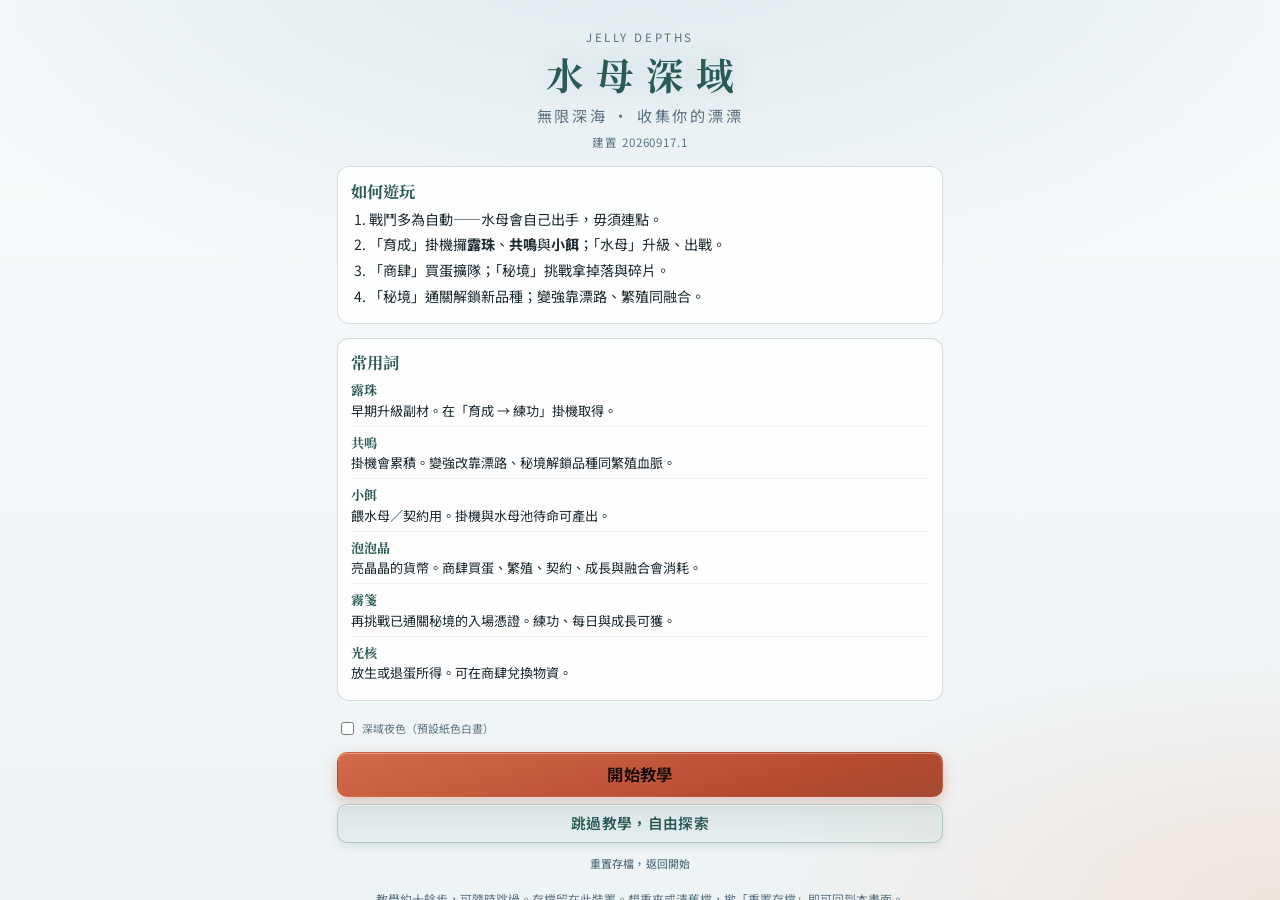
==== commit 30ab8887: "Display-layer naming: Jelly Depths / 水母深域. Swap player-facing brand, species CSV names, element EN, " ====
--- a/mobile-rpg-slice/index.html
+++ b/mobile-rpg-slice/index.html
@@ -4,11 +4,11 @@
     <meta charset="UTF-8" />
     <meta name="viewport" content="width=device-width, initial-scale=1, viewport-fit=cover" />
     <meta name="theme-color" content="#eef3f5" />
-    <meta name="description" content="暗潮 — 水母漂漂：育成掛機、契約水母、秘境掉落" />
+    <meta name="description" content="水母深域 — 無限深海 · 收集你的漂漂" />
     <link rel="manifest" href="./manifest.webmanifest" />
     <link rel="icon" href="./icons/icon.svg" />
     <link rel="apple-touch-icon" href="./icons/icon.svg" />
-    <title>暗潮 · 水母漂漂</title>
+    <title>水母深域</title>
     <link rel="stylesheet" href="./css/style.css" />
     <script>
       (function () {
--- a/mobile-rpg-slice/css/style.css
+++ b/mobile-rpg-slice/css/style.css
@@ -4987,3 +4987,392 @@
   background: rgba(61, 111, 104, 0.14);
   color: var(--jade-bright);
 }
+
+html.theme-light .stage-dock,
+#app.theme-light .stage-dock {
+  background: linear-gradient(180deg, rgba(255, 255, 255, 0.72) 0%, rgba(244, 248, 250, 0.98) 35%);
+}
+html.theme-light .panel-subnav-dock,
+#app.theme-light .panel-subnav-dock {
+  background: rgba(250, 252, 253, 0.94);
+}
+html.theme-light .panel-subnav button,
+#app.theme-light .panel-subnav button {
+  background: rgba(255, 255, 255, 0.88);
+  color: var(--muted);
+}
+html.theme-light .next-goal-chip,
+#app.theme-light .next-goal-chip {
+  background: rgba(255, 255, 255, 0.72);
+  border-color: rgba(70, 100, 110, 0.18);
+}
+html.theme-light .install-banner,
+#app.theme-light .install-banner {
+  background: rgba(255, 255, 255, 0.82);
+  border-color: rgba(70, 100, 110, 0.18);
+}
+html.theme-light .train-idle-strip,
+#app.theme-light .train-idle-strip {
+  background:
+    radial-gradient(120% 80% at 50% -10%, rgba(126, 168, 160, 0.16), transparent 55%),
+    linear-gradient(165deg, rgba(255, 252, 248, 0.94) 0%, rgba(226, 236, 240, 0.88) 100%);
+  box-shadow: inset 0 1px 0 rgba(255, 255, 255, 0.7);
+}
+html.theme-light .train-idle-title strong,
+#app.theme-light .train-idle-title strong {
+  color: var(--text);
+}
+
+/* =============================================================================
+   pet-display-v2.css — Pet art display tweaks for 「暗潮 · 水母漂漂」
+   Drop-in APPEND at end of mobile-rpg-slice/css/style.css
+   (after pet-motion-v1 / chrome-polish if present).
+
+   Goals (user feedback):
+   1) Scale roster / combat / codex / detail art ~2.2× current display sizes
+   2) Reduce empty padding around pets
+   3) Remove square outer frame / bordered plate on .pet-art
+   4) Lower visual center ~8–12% (jelly sits lower in the box)
+   5) Preserve .pet-art--flip + pet-motion--* (no transform fights)
+   6) theme-light: no pale square plate
+
+   Inline --art-size from petArtFromPet wins without !important — so context
+   rules re-declare --art-size / --icon-size with !important AND set concrete
+   width/height on frame + img/icon.
+   ============================================================================= */
+
+
+/* -----------------------------------------------------------------------------
+   §A — Tokens (optional; contexts below set concrete sizes)
+   ----------------------------------------------------------------------------- */
+:root {
+  --pet-display-scale: 2.2;
+  /* Current JS baselines → ~2.2× targets */
+  --pet-art-combat: 48px;   /* was ~22 → ~48 */
+  --pet-art-pick: 53px;     /* was 24 → ~53 */
+  --pet-art-card: 62px;     /* was 28 → ~62 */
+  --pet-art-row: 75px;      /* was 34 → ~75 */
+  --pet-art-mid: 79px;      /* was 36 (codex / breed-slot) → ~79 */
+  --pet-art-detail: 114px;  /* was 52 → ~114 */
+  /* Visual anchor: lower jelly in box (~8–12% below geometric center) */
+  --pet-art-anchor-y: 62%;
+  --pet-art-sink: 10%;
+}
+
+
+/* -----------------------------------------------------------------------------
+   §B — Strip square plate; keep soft elem wash / rarity glow only
+   ----------------------------------------------------------------------------- */
+.pet-art {
+  /* Kill hard bordered square plate */
+  border: none !important;
+  border-color: transparent !important;
+  border-style: none !important;
+  background:
+    radial-gradient(
+      circle at 50% 42%,
+      var(--elem-wash, rgba(126, 168, 160, 0.2)) 0%,
+      transparent 68%
+    ) !important;
+  /* No dark linear plate / inset “tile” */
+  box-shadow: none;
+  /* Tighter frame: art fills the box (was +0.45rem empty pad) */
+  width: var(--art-size, 32px);
+  height: var(--art-size, 32px);
+  padding: 0;
+  border-radius: 50%; /* soft orb glow, not square plate */
+  overflow: visible;
+  /* Lower visual center: push content toward bottom of box */
+  align-items: flex-end;
+  justify-content: center;
+}
+
+/* Soft rarity glow — outer bloom only, no inset hard edge */
+.pet-art--rarity-rare {
+  box-shadow: 0 0 10px var(--rarity-soft, rgba(109, 179, 217, 0.32));
+}
+.pet-art--rarity-epic {
+  box-shadow: 0 0 12px var(--rarity-soft, rgba(201, 160, 232, 0.36));
+}
+.pet-art--rarity-legendary {
+  box-shadow: 0 0 14px var(--rarity-soft, rgba(232, 184, 109, 0.4));
+  /* Keep legend pulse if keyframes exist; soft outer only */
+  animation: pet-art-legend-pulse 2.8s ease-in-out infinite;
+}
+
+/* Hybrid: was dashed square border — drop plate, keep subtle glow hint */
+.pet-art.is-hybrid {
+  border: none !important;
+  box-shadow: 0 0 8px color-mix(in srgb, var(--elem-glow, #7ec8d8) 45%, transparent);
+}
+
+.pet-art-unknown {
+  background: rgba(126, 168, 160, 0.1) !important;
+  border: none !important;
+  border-radius: 50%;
+}
+
+/* Gen badge / elem dot still readable on frameless art */
+.pet-art-gen {
+  left: -0.05rem;
+  bottom: -0.08rem;
+  background: rgba(8, 14, 20, 0.72);
+}
+.pet-art-elem-dot {
+  right: -0.02rem;
+  bottom: -0.04rem;
+}
+
+
+/* -----------------------------------------------------------------------------
+   §C — Anchor: jelly sits lower (~8–12%)
+   Prefer object-position / flex alignment — do NOT set transform on
+   .pet-art img / .pet-icon (conflicts with pet-motion--* + pet-art--flip).
+   ----------------------------------------------------------------------------- */
+.pet-art img {
+  width: var(--art-size, 32px);
+  height: var(--art-size, 32px);
+  max-width: 100%;
+  max-height: 100%;
+  object-fit: contain;
+  object-position: center var(--pet-art-anchor-y, 62%);
+  display: block;
+  pointer-events: none;
+  user-select: none;
+}
+
+/* SVG / icon path: layout sink (margin) avoids transform clash with motion/flip */
+.pet-art .pet-icon {
+  width: var(--icon-size, var(--art-size, 32px));
+  height: var(--icon-size, var(--art-size, 32px));
+  margin-bottom: 0;
+  /* Nudge icon mass downward ~10% of box without transform */
+  position: relative;
+  top: var(--pet-art-sink, 10%);
+  z-index: 1;
+}
+
+/* Preserve flip — do not override transform here.
+   Expected (CODE): .pet-art--flip img / .pet-icon { transform: scaleX(-1); }
+   Motion classes compose on the same nodes; leave them alone. */
+
+
+/* -----------------------------------------------------------------------------
+   §D — Context size overrides (~2.2× current JS baselines)
+   !important on --art-size / --icon-size beats inline style from petArtFromPet.
+   ----------------------------------------------------------------------------- */
+
+/* Combat unit art (className: "pet-art--combat" when CODE wires PNG into units)
+   Baseline ~22px → ~48px */
+.pet-art.pet-art--combat,
+.combat-unit .pet-art,
+.combat-roster .pet-art,
+.train-idle-roster .pet-art {
+  --art-size: var(--pet-art-combat) !important;
+  --icon-size: var(--pet-art-combat) !important;
+  width: var(--pet-art-combat) !important;
+  height: var(--pet-art-combat) !important;
+}
+.pet-art.pet-art--combat img,
+.pet-art.pet-art--combat .pet-icon,
+.combat-unit .pet-art img,
+.combat-unit .pet-art .pet-icon,
+.combat-roster .pet-art img,
+.combat-roster .pet-art .pet-icon,
+.train-idle-roster .pet-art img,
+.train-idle-roster .pet-art .pet-icon {
+  width: var(--pet-art-combat) !important;
+  height: var(--pet-art-combat) !important;
+}
+
+/* Roster cards — petCard size 28 → ~62 */
+.pet-card .pet-art {
+  --art-size: var(--pet-art-card) !important;
+  --icon-size: var(--pet-art-card) !important;
+  width: var(--pet-art-card) !important;
+  height: var(--pet-art-card) !important;
+}
+.pet-card .pet-art img,
+.pet-card .pet-art .pet-icon {
+  width: var(--pet-art-card) !important;
+  height: var(--pet-art-card) !important;
+}
+
+/* List rows — petRow size 34 → ~75 */
+.pet-row .pet-art,
+.card-row.pet-row .pet-art {
+  --art-size: var(--pet-art-row) !important;
+  --icon-size: var(--pet-art-row) !important;
+  width: var(--pet-art-row) !important;
+  height: var(--pet-art-row) !important;
+}
+.pet-row .pet-art img,
+.pet-row .pet-art .pet-icon,
+.card-row.pet-row .pet-art img,
+.card-row.pet-row .pet-art .pet-icon {
+  width: var(--pet-art-row) !important;
+  height: var(--pet-art-row) !important;
+}
+
+/* Pick cards (breed / dispatch / fuse) — size 24 → ~53 */
+.pet-pick-card .pet-art {
+  --art-size: var(--pet-art-pick) !important;
+  --icon-size: var(--pet-art-pick) !important;
+  width: var(--pet-art-pick) !important;
+  height: var(--pet-art-pick) !important;
+}
+.pet-pick-card .pet-art img,
+.pet-pick-card .pet-art .pet-icon {
+  width: var(--pet-art-pick) !important;
+  height: var(--pet-art-pick) !important;
+}
+
+/* Codex + mid contexts (breed-slot etc.) — size 36 → ~79 */
+.codex-icon .pet-art,
+.codex-row .pet-art,
+.breed-slot .pet-art {
+  --art-size: var(--pet-art-mid) !important;
+  --icon-size: var(--pet-art-mid) !important;
+  width: var(--pet-art-mid) !important;
+  height: var(--pet-art-mid) !important;
+}
+.codex-icon .pet-art img,
+.codex-icon .pet-art .pet-icon,
+.codex-row .pet-art img,
+.codex-row .pet-art .pet-icon,
+.breed-slot .pet-art img,
+.breed-slot .pet-art .pet-icon {
+  width: var(--pet-art-mid) !important;
+  height: var(--pet-art-mid) !important;
+}
+
+/* Detail hero — size 52 + pet-art--detail → ~114 */
+.pet-art.pet-art--detail,
+.pet-detail-hero .pet-art {
+  --art-size: var(--pet-art-detail) !important;
+  --icon-size: var(--pet-art-detail) !important;
+  width: var(--pet-art-detail) !important;
+  height: var(--pet-art-detail) !important;
+  border-radius: 50%;
+}
+.pet-art.pet-art--detail img,
+.pet-art.pet-art--detail .pet-icon,
+.pet-detail-hero .pet-art img,
+.pet-detail-hero .pet-art .pet-icon {
+  width: var(--pet-art-detail) !important;
+  height: var(--pet-art-detail) !important;
+}
+.pet-art--detail .pet-art-gen {
+  font-size: 0.58rem;
+  min-width: 1.05rem;
+  height: 1.05rem;
+  line-height: 1.05rem;
+}
+
+
+/* -----------------------------------------------------------------------------
+   §E — Tighter padding on cards around art
+   ----------------------------------------------------------------------------- */
+.pet-card {
+  padding: 0.2rem 0.28rem;
+  padding-right: 1.45rem; /* keep badge cluster clearance */
+  gap: 0.04rem;
+}
+.pet-card-top {
+  gap: 0.16rem;
+  align-items: center;
+}
+.pet-card .pet-art,
+.pet-pick-card .pet-art {
+  margin-top: 0;
+}
+
+.pet-pick-card {
+  padding: 0.18rem 0.26rem;
+  padding-right: 1.4rem;
+  gap: 0.08rem;
+}
+.pet-pick-top {
+  gap: 0.14rem;
+  align-items: center;
+}
+
+.pet-row,
+.card-row.pet-row {
+  gap: 0.35rem;
+  align-items: center;
+}
+
+.codex-row {
+  gap: 0.4rem;
+  align-items: center;
+}
+.codex-icon {
+  flex-shrink: 0;
+  line-height: 0;
+}
+
+.pet-detail-hero {
+  gap: 0.45rem;
+  align-items: center;
+}
+
+/* Combat unit: room for larger art without huge empty chrome */
+.combat-unit .pet-art,
+.combat-roster .pet-art {
+  margin: 0.02rem 0;
+}
+.combat-unit:has(.pet-art) {
+  padding: 0.1rem 0.16rem;
+  min-height: 0;
+}
+
+
+/* -----------------------------------------------------------------------------
+   §F — theme-light: frameless stay frameless (no pale square plate)
+   ----------------------------------------------------------------------------- */
+html.theme-light .pet-art,
+#app.theme-light .pet-art {
+  border: none !important;
+  border-color: transparent !important;
+  /* Soft wash only — never paper/white tile behind jelly */
+  background:
+    radial-gradient(
+      circle at 50% 42%,
+      var(--elem-wash, rgba(61, 111, 104, 0.16)) 0%,
+      transparent 68%
+    ) !important;
+  box-shadow: none;
+}
+html.theme-light .pet-art--rarity-rare,
+#app.theme-light .pet-art--rarity-rare {
+  box-shadow: 0 0 10px var(--rarity-soft, rgba(70, 140, 180, 0.28));
+}
+html.theme-light .pet-art--rarity-epic,
+#app.theme-light .pet-art--rarity-epic {
+  box-shadow: 0 0 12px var(--rarity-soft, rgba(140, 100, 180, 0.3));
+}
+html.theme-light .pet-art--rarity-legendary,
+#app.theme-light .pet-art--rarity-legendary {
+  box-shadow: 0 0 14px var(--rarity-soft, rgba(180, 140, 60, 0.34));
+}
+html.theme-light .pet-art-gen,
+#app.theme-light .pet-art-gen {
+  background: rgba(255, 255, 255, 0.78);
+  color: var(--text, #1a2830);
+  border-color: rgba(70, 100, 110, 0.28);
+}
+html.theme-light .pet-art-unknown,
+#app.theme-light .pet-art-unknown {
+  background: rgba(61, 111, 104, 0.08) !important;
+}
+
+
+/* -----------------------------------------------------------------------------
+   §G — Reduced motion: sizes / frame still apply; motion CSS owns anim off
+   ----------------------------------------------------------------------------- */
+@media (prefers-reduced-motion: reduce) {
+  .pet-art--rarity-legendary {
+    animation: none;
+  }
+}
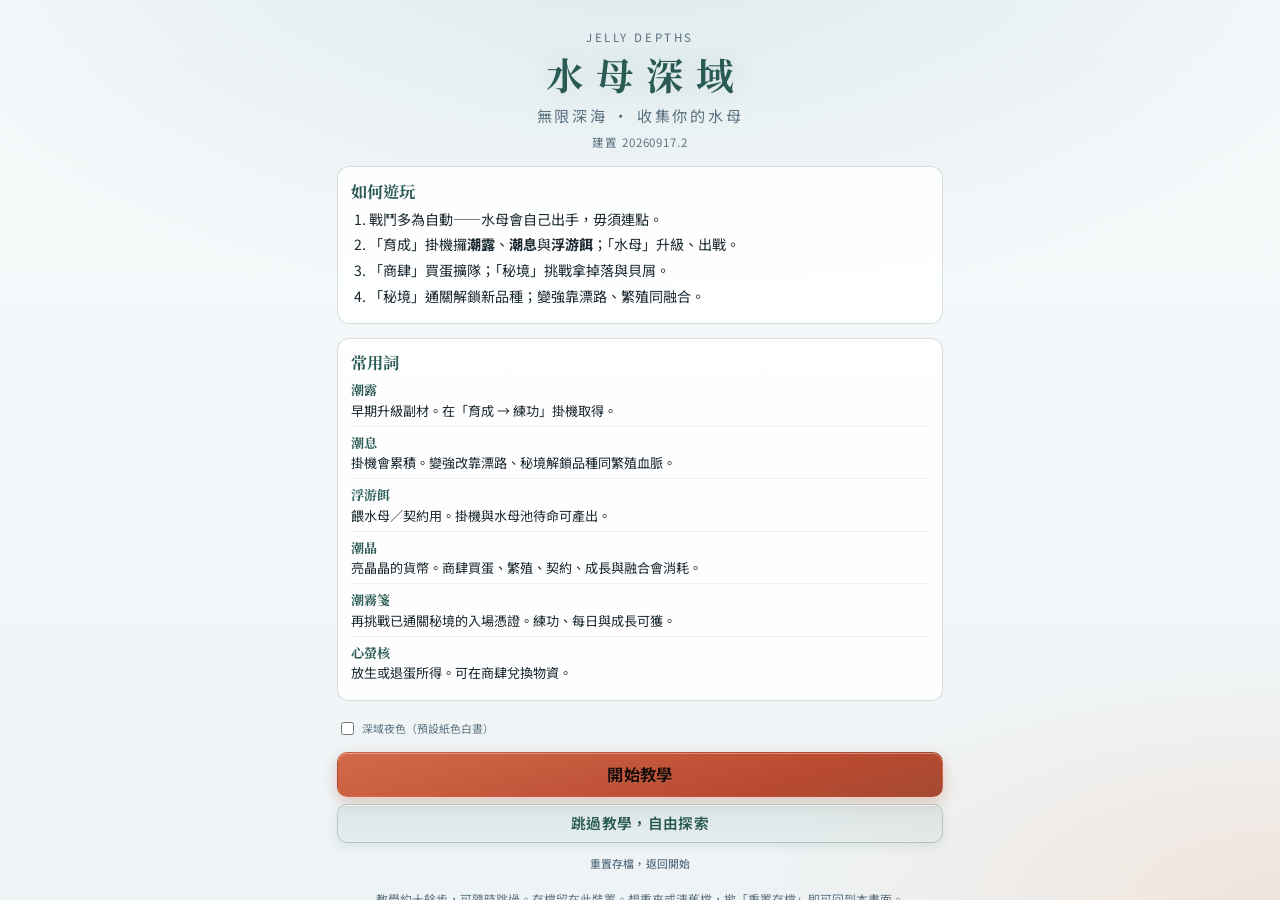
==== commit 69d9a24d: "Fold item glossary and 水母 colloquial into naming PR. Player-facing materials become tide/reef/foam/g" ====
--- a/mobile-rpg-slice/index.html
+++ b/mobile-rpg-slice/index.html
@@ -4,7 +4,7 @@
     <meta charset="UTF-8" />
     <meta name="viewport" content="width=device-width, initial-scale=1, viewport-fit=cover" />
     <meta name="theme-color" content="#eef3f5" />
-    <meta name="description" content="水母深域 — 無限深海 · 收集你的漂漂" />
+    <meta name="description" content="水母深域 — 無限深海 · 收集你的水母" />
     <link rel="manifest" href="./manifest.webmanifest" />
     <link rel="icon" href="./icons/icon.svg" />
     <link rel="apple-touch-icon" href="./icons/icon.svg" />
